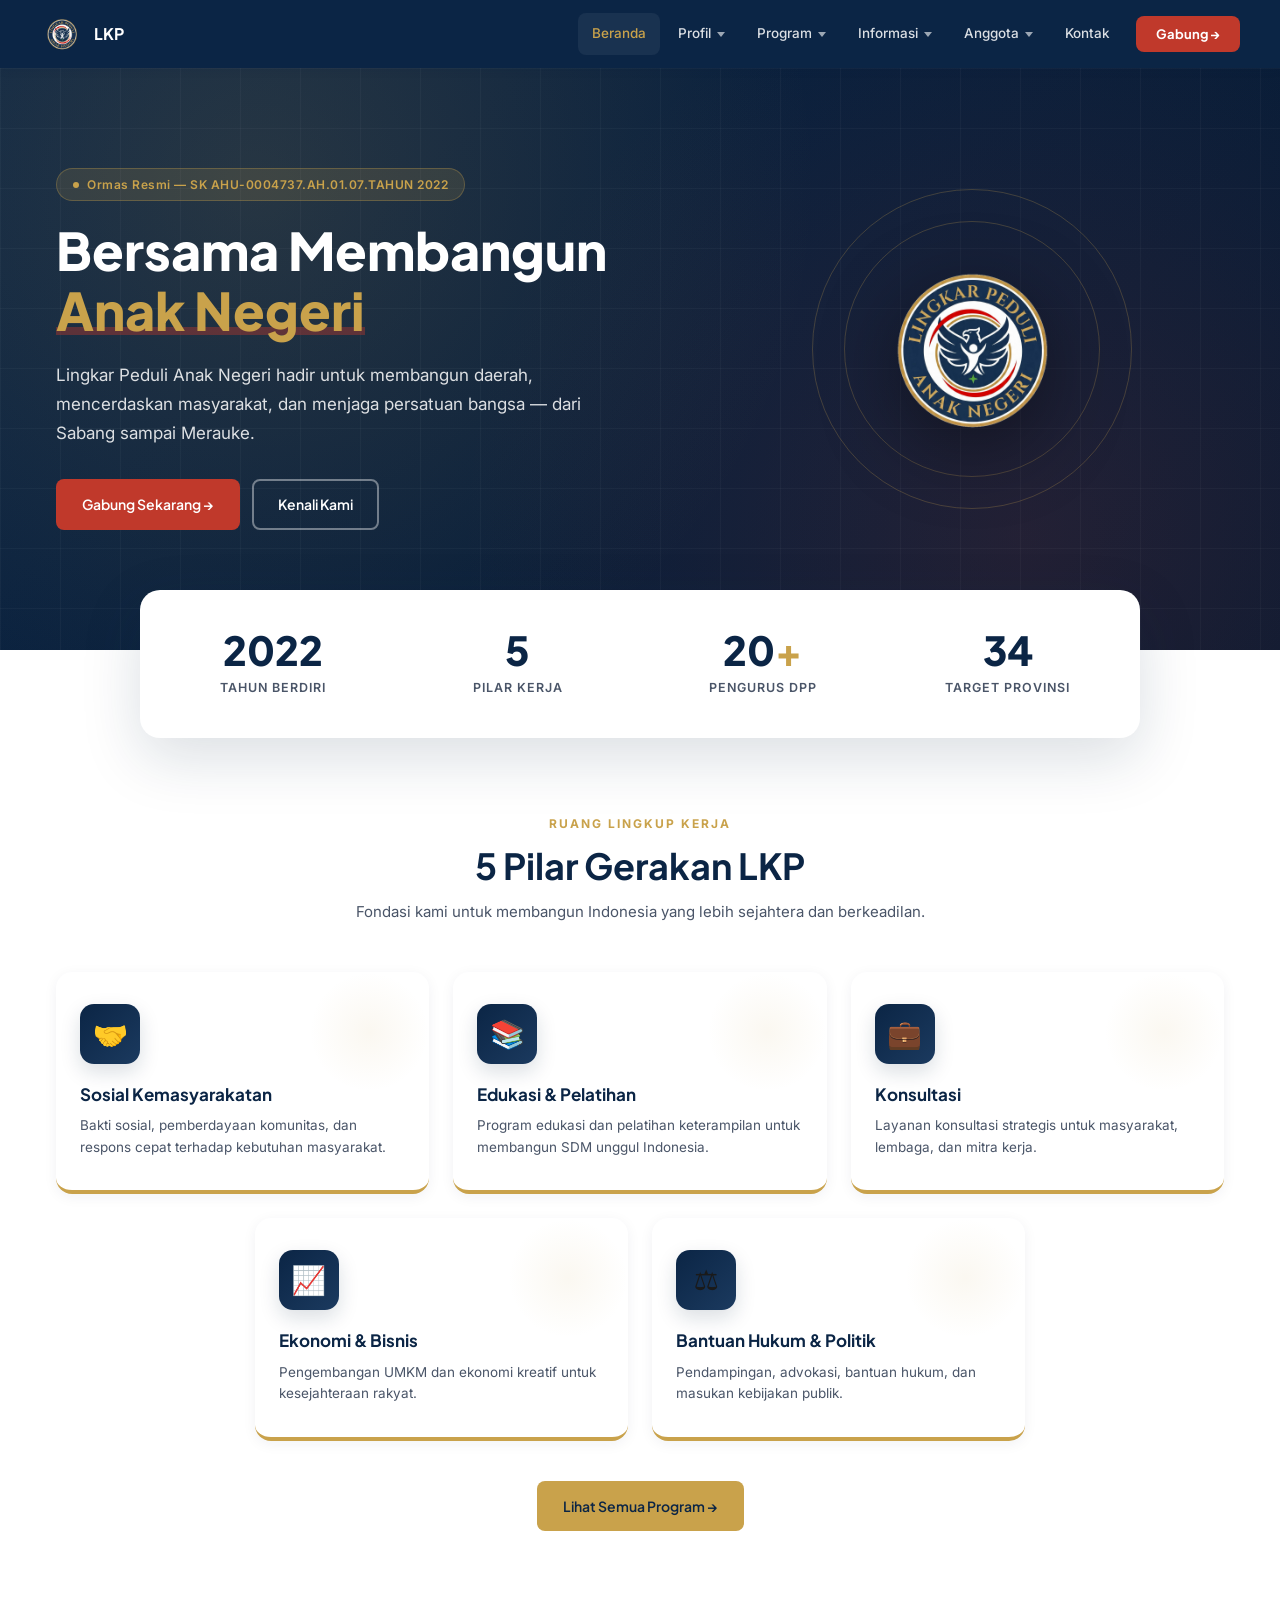
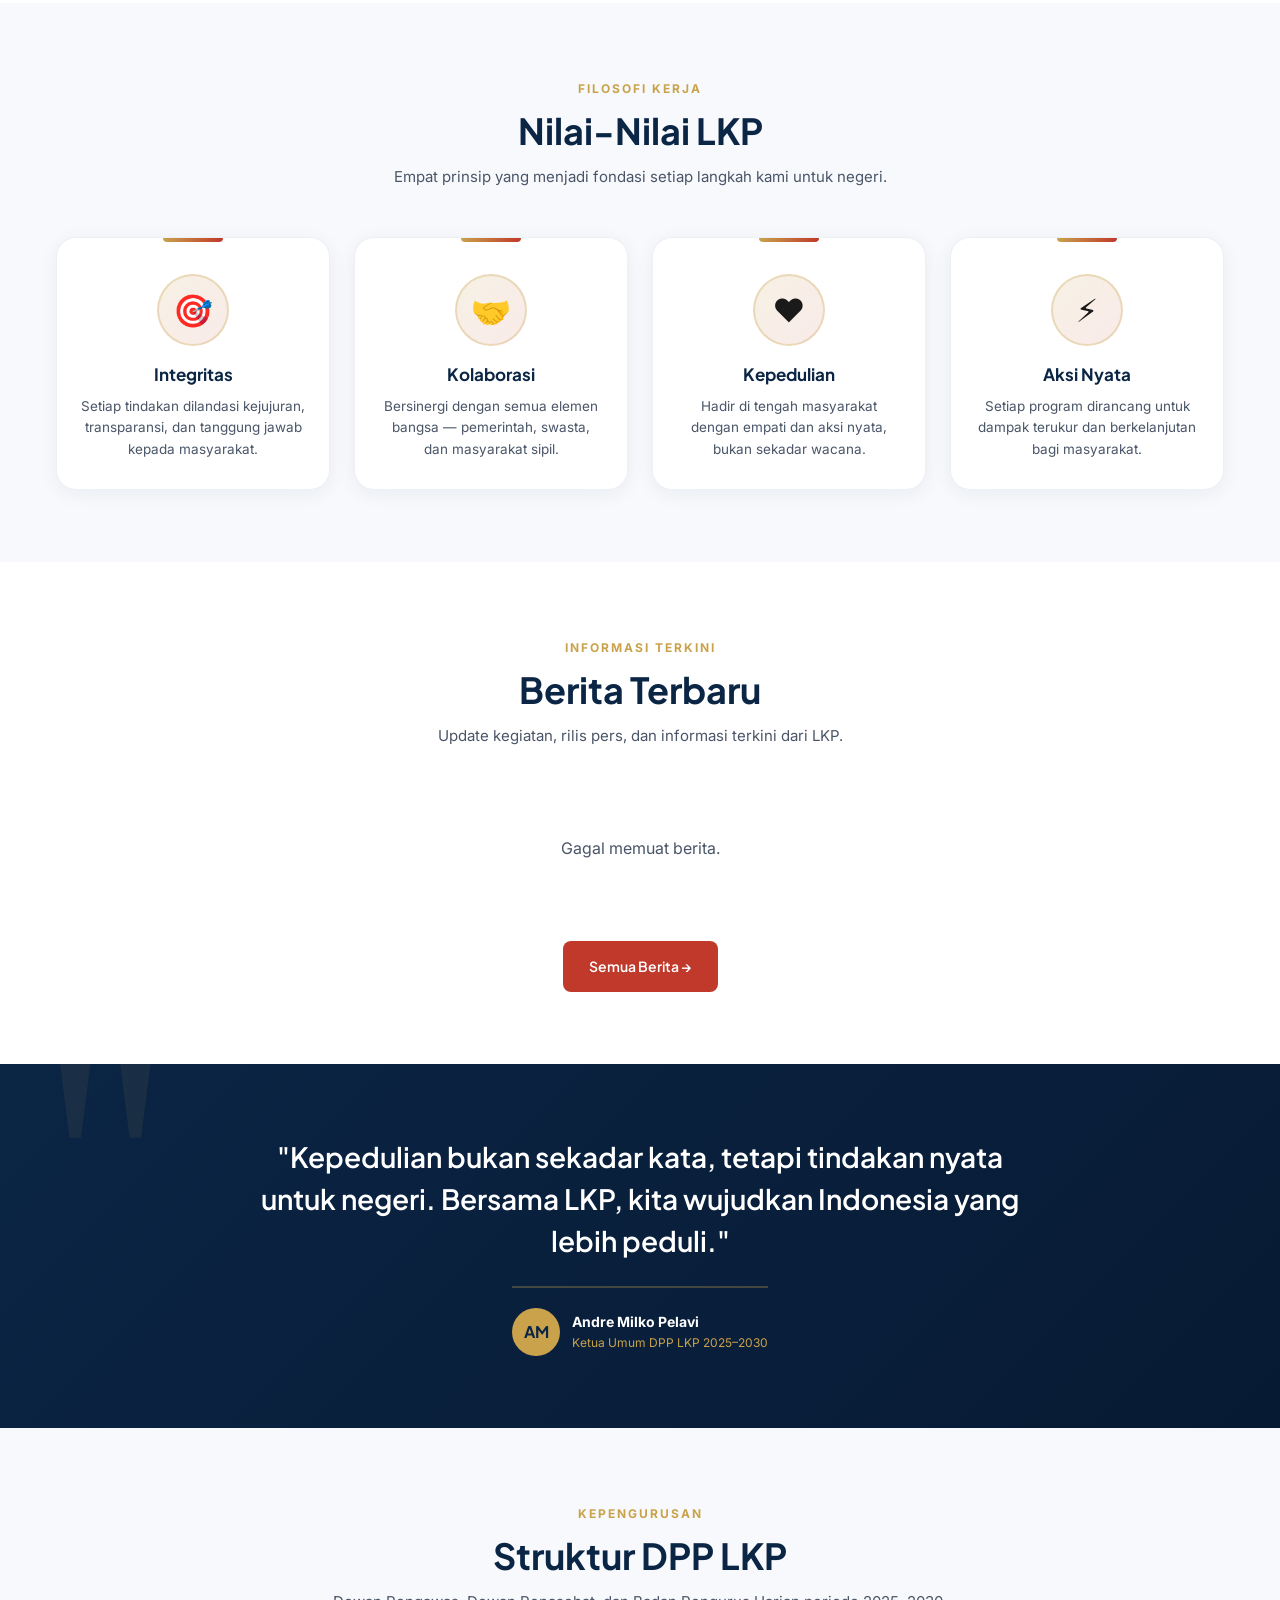
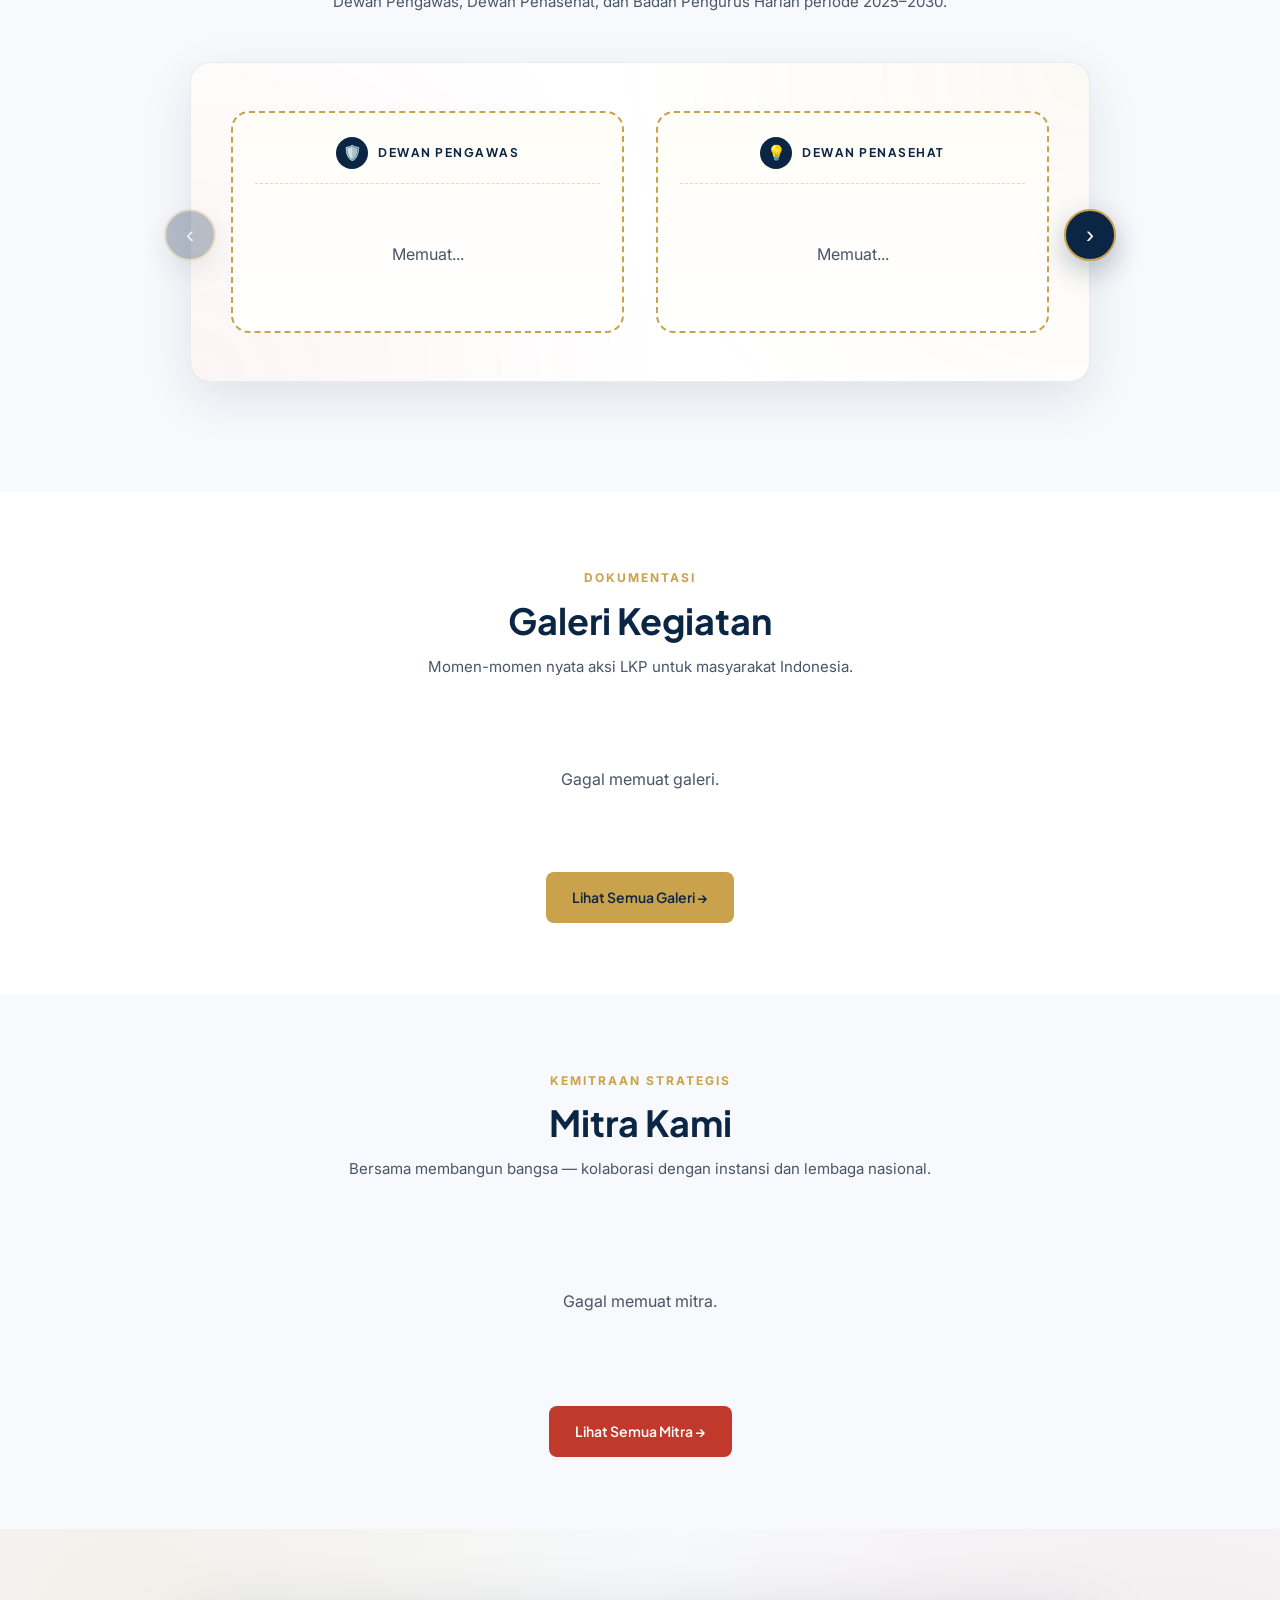
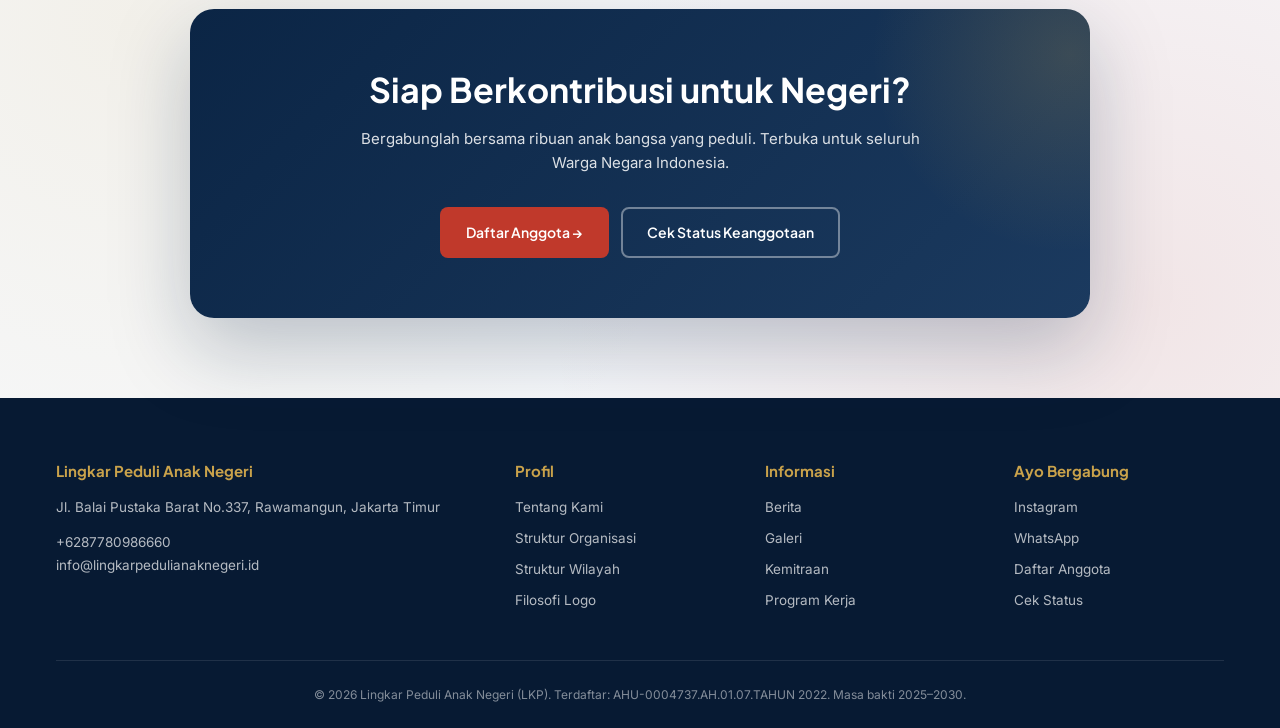
==== index.html @ f5525526 "Update index.html" ====
<!DOCTYPE html>
<html lang="id">
<head>
  <meta charset="UTF-8">
  <meta name="viewport" content="width=device-width, initial-scale=1">
  <title>Lingkar Peduli Anak Negeri — Penggerak Kepedulian Bangsa</title>
  <meta name="description" content="Lingkar Peduli Anak Negeri (LKP) — Ormas penggerak kepedulian terhadap NKRI. Program sosial, edukasi, ekonomi, dan bantuan hukum untuk masyarakat Indonesia.">
  <meta property="og:title" content="Lingkar Peduli Anak Negeri">
  <meta property="og:description" content="Penggerak terdepan kepedulian terhadap NKRI.">
  <meta property="og:image" content="assets/img/logo-lkp.png">
  <link rel="icon" type="image/png" href="assets/img/logo-lkp.png">
  <link rel="preconnect" href="https://fonts.googleapis.com">
  <link href="https://fonts.googleapis.com/css2?family=Inter:wght@400;500;600;700&family=Plus+Jakarta+Sans:wght@600;700;800&display=swap" rel="stylesheet">
  <link rel="stylesheet" href="assets/css/variables.css">
  <link rel="stylesheet" href="assets/css/base.css">
  <link rel="stylesheet" href="assets/css/components.css">
  <link rel="stylesheet" href="assets/css/pages.css">
  <style>
    /* ===== HERO ===== */
    .hero-new {
      background:
        radial-gradient(circle at 20% 20%, rgba(201,162,75,0.15) 0%, transparent 50%),
        radial-gradient(circle at 80% 80%, rgba(192,57,43,0.15) 0%, transparent 50%),
        linear-gradient(135deg, var(--color-navy) 0%, var(--color-navy-dark) 100%);
      color: #fff;
      padding: 100px 0 120px;
      position: relative;
      overflow: hidden;
    }
    .hero-new::before {
      content: '';
      position: absolute;
      inset: 0;
      background-image:
        linear-gradient(rgba(255,255,255,0.03) 1px, transparent 1px),
        linear-gradient(90deg, rgba(255,255,255,0.03) 1px, transparent 1px);
      background-size: 60px 60px;
      pointer-events: none;
    }
    .hero-new__grid {
      display: grid;
      grid-template-columns: 1.2fr 1fr;
      gap: 60px;
      align-items: center;
      position: relative;
      z-index: 1;
    }
    @media (max-width: 900px) {
      .hero-new__grid { grid-template-columns: 1fr; text-align: center; }
      .hero-new { padding: 60px 0 80px; }
    }
    .hero-new__badge {
      display: inline-flex;
      align-items: center;
      gap: 8px;
      background: rgba(201,162,75,0.15);
      border: 1px solid rgba(201,162,75,0.3);
      color: var(--color-accent);
      font-size: 12px;
      font-weight: 600;
      padding: 6px 16px;
      border-radius: 999px;
      margin-bottom: 20px;
      letter-spacing: 0.5px;
    }
    .hero-new__badge::before {
      content: '';
      width: 6px; height: 6px;
      background: var(--color-accent);
      border-radius: 50%;
      animation: pulse 2s infinite;
    }
    @keyframes pulse {
      0%, 100% { opacity: 1; }
      50% { opacity: 0.4; }
    }
    .hero-new h1 {
      color: #fff;
      font-size: clamp(32px, 5vw, 52px);
      line-height: 1.15;
      margin-bottom: 20px;
      font-weight: 800;
    }
    .hero-new h1 span {
      color: var(--color-accent);
      position: relative;
      display: inline-block;
    }
    .hero-new h1 span::after {
      content: '';
      position: absolute;
      bottom: 6px; left: 0; right: 0;
      height: 8px;
      background: rgba(192,57,43,0.4);
      z-index: -1;
    }
    .hero-new__lead {
      color: rgba(255,255,255,0.85);
      font-size: 17px;
      line-height: 1.7;
      margin-bottom: 32px;
      max-width: 560px;
    }
    @media (max-width: 900px) { .hero-new__lead { margin: 0 auto 32px; } }
    .hero-new__actions {
      display: flex;
      gap: 12px;
      flex-wrap: wrap;
    }
    @media (max-width: 900px) { .hero-new__actions { justify-content: center; } }

    .hero-new__visual {
      display: flex;
      justify-content: center;
      align-items: center;
      position: relative;
    }
    .hero-new__logo-wrap {
      position: relative;
      width: 100%;
      max-width: 320px;
      aspect-ratio: 1;
      display: flex;
      align-items: center;
      justify-content: center;
    }
    .hero-new__logo-wrap::before,
    .hero-new__logo-wrap::after {
      content: '';
      position: absolute;
      border-radius: 50%;
      border: 1px solid rgba(201,162,75,0.25);
      animation: ripple 4s ease-out infinite;
    }
    .hero-new__logo-wrap::before { inset: 10%; }
    .hero-new__logo-wrap::after { inset: 0; animation-delay: 1s; }
    @keyframes ripple {
      0% { transform: scale(0.9); opacity: 0.6; }
      100% { transform: scale(1.15); opacity: 0; }
    }
    .hero-new__logo-wrap img {
      max-width: 70%;
      position: relative;
      z-index: 1;
      filter: drop-shadow(0 20px 40px rgba(0,0,0,0.4));
    }

    /* ===== STATS BAND ===== */
    .stats-band {
      background: #fff;
      margin-top: -60px;
      position: relative;
      z-index: 2;
      border-radius: 20px;
      box-shadow: 0 20px 60px rgba(11,37,69,0.15);
      padding: 40px 20px;
      display: grid;
      grid-template-columns: repeat(4, 1fr);
      gap: 20px;
      max-width: 1000px;
      margin-left: auto;
      margin-right: auto;
    }
    @media (max-width: 700px) {
      .stats-band { grid-template-columns: 1fr 1fr; padding: 30px 16px; }
    }
    .stat-item { text-align: center; padding: 0 10px; }
    .stat-item__num {
      font-family: var(--font-heading);
      font-size: 40px;
      font-weight: 800;
      color: var(--color-navy);
      line-height: 1;
      margin-bottom: 8px;
    }
    .stat-item__num span { color: var(--color-accent); }
    .stat-item__label {
      font-size: 12.5px;
      color: var(--color-text-soft);
      text-transform: uppercase;
      letter-spacing: 1px;
      font-weight: 600;
    }

    /* ===== SECTION GENERAL ===== */
    .sec { padding: 72px 0; }
    .sec--alt { background: var(--color-bg-alt); }
    .sec-head {
      text-align: center;
      max-width: 640px;
      margin: 0 auto 48px;
    }
    .sec-head__eyebrow {
      display: inline-block;
      font-size: 12px;
      font-weight: 700;
      color: var(--color-accent);
      letter-spacing: 2px;
      text-transform: uppercase;
      margin-bottom: 10px;
    }
    .sec-head h2 {
      font-size: clamp(24px, 3vw, 36px);
      margin-bottom: 12px;
      color: var(--color-primary);
    }
    .sec-head p {
      color: var(--color-text-soft);
      font-size: 15px;
      line-height: 1.6;
      margin: 0;
    }

    /* ===== 5 PILAR ===== */
    .pilar-grid {
      display: grid;
      grid-template-columns: repeat(6, 1fr);
      gap: 24px;
    }
    .pilar-card { grid-column: span 2; }
    .pilar-card:nth-child(4) { grid-column: 2 / span 2; }
    .pilar-card:nth-child(5) { grid-column: 4 / span 2; }
    @media (max-width: 900px) {
      .pilar-grid { grid-template-columns: repeat(2, 1fr); }
      .pilar-card,
      .pilar-card:nth-child(4),
      .pilar-card:nth-child(5) { grid-column: auto; }
    }
    @media (max-width: 600px) {
      .pilar-grid { grid-template-columns: 1fr; }
    }
    .pilar-card {
      background: #fff;
      border-radius: 16px;
      padding: 32px 24px;
      text-align: left;
      box-shadow: 0 3px 14px rgba(11,37,69,0.06);
      border-bottom: 4px solid var(--color-accent);
      transition: all 280ms cubic-bezier(.4,0,.2,1);
      position: relative;
      overflow: hidden;
    }
    .pilar-card::before {
      content: '';
      position: absolute;
      top: 0; right: 0;
      width: 120px; height: 120px;
      background: radial-gradient(circle, rgba(201,162,75,0.08) 0%, transparent 70%);
      transition: transform 400ms ease;
    }
    .pilar-card:hover {
      transform: translateY(-8px);
      box-shadow: 0 20px 45px rgba(11,37,69,0.14);
      border-bottom-color: var(--color-cta);
    }
    .pilar-card:hover::before { transform: scale(1.5); }
    .pilar-card__icon {
      width: 60px; height: 60px;
      border-radius: 14px;
      background: linear-gradient(135deg, var(--color-navy) 0%, var(--color-navy-soft) 100%);
      display: flex;
      align-items: center;
      justify-content: center;
      font-size: 28px;
      margin-bottom: 20px;
      box-shadow: 0 8px 20px rgba(11,37,69,0.15);
    }
    .pilar-card h3 {
      font-size: 17px;
      margin-bottom: 10px;
      color: var(--color-primary);
    }
    .pilar-card p {
      color: var(--color-text-soft);
      font-size: 13.5px;
      line-height: 1.6;
      margin: 0;
    }

    /* ===== NILAI-NILAI ===== */
    .nilai-grid {
      display: grid;
      grid-template-columns: repeat(4, 1fr);
      gap: 24px;
    }
    @media (max-width: 900px) { .nilai-grid { grid-template-columns: repeat(2, 1fr); } }
    @media (max-width: 500px) { .nilai-grid { grid-template-columns: 1fr; } }
    .nilai-card {
      background: #fff;
      border-radius: 20px;
      padding: 36px 24px 28px;
      text-align: center;
      box-shadow: 0 4px 20px rgba(11,37,69,0.06);
      transition: all 300ms cubic-bezier(.4,0,.2,1);
      position: relative;
      overflow: hidden;
      border: 1px solid rgba(226,232,240,0.6);
    }
    .nilai-card::after {
      content: '';
      position: absolute;
      top: 0; left: 50%;
      transform: translateX(-50%);
      width: 60px; height: 4px;
      background: linear-gradient(90deg, var(--color-accent), var(--color-cta));
      border-radius: 0 0 4px 4px;
      transition: width 400ms ease;
    }
    .nilai-card:hover {
      transform: translateY(-8px);
      box-shadow: 0 24px 50px rgba(11,37,69,0.15);
    }
    .nilai-card:hover::after { width: 100%; }
    .nilai-card__icon {
      width: 72px; height: 72px;
      border-radius: 50%;
      background: linear-gradient(135deg, rgba(201,162,75,0.15) 0%, rgba(192,57,43,0.1) 100%);
      border: 2px solid rgba(201,162,75,0.3);
      display: flex;
      align-items: center;
      justify-content: center;
      font-size: 32px;
      margin: 0 auto 18px;
      transition: all 300ms ease;
    }
    .nilai-card:hover .nilai-card__icon {
      transform: scale(1.1) rotate(-6deg);
      border-color: var(--color-accent);
    }
    .nilai-card h3 {
      font-size: 17px;
      color: var(--color-primary);
      margin-bottom: 10px;
      font-weight: 700;
    }
    .nilai-card p {
      color: var(--color-text-soft);
      font-size: 13.5px;
      line-height: 1.6;
      margin: 0;
    }

    /* ===== BERITA PREVIEW ===== */
    .berita-preview {
      display: grid;
      grid-template-columns: repeat(3, 1fr);
      gap: 24px;
    }
    @media (max-width: 900px) { .berita-preview { grid-template-columns: 1fr; } }
    .berita-prev {
      background: #fff;
      border-radius: 16px;
      overflow: hidden;
      box-shadow: 0 3px 14px rgba(11,37,69,0.06);
      transition: all 280ms ease;
      text-decoration: none;
      color: inherit;
      display: flex;
      flex-direction: column;
    }
    .berita-prev:hover {
      transform: translateY(-6px);
      box-shadow: 0 20px 45px rgba(11,37,69,0.14);
    }
    .berita-prev__img {
      width: 100%;
      height: 200px;
      object-fit: cover;
      background: var(--color-bg-alt);
    }
    .berita-prev__body { padding: 22px; flex: 1; display: flex; flex-direction: column; }
    .berita-prev__meta {
      display: flex; gap: 10px; align-items: center;
      font-size: 11.5px; color: var(--color-text-soft);
      margin-bottom: 10px;
    }
    .berita-prev__kat {
      background: rgba(201,162,75,0.15);
      color: var(--color-primary);
      padding: 2px 10px;
      border-radius: 999px;
      font-weight: 700;
      font-size: 10px;
      letter-spacing: 0.5px;
      text-transform: uppercase;
    }
    .berita-prev__judul {
      font-size: 16px;
      font-weight: 700;
      color: var(--color-primary);
      margin: 0 0 10px;
      line-height: 1.35;
      font-family: var(--font-heading);
    }
    .berita-prev__ringkas {
      color: var(--color-text-soft);
      font-size: 13px;
      line-height: 1.6;
      flex: 1;
      margin: 0 0 14px;
    }
    .berita-prev__cta {
      color: var(--color-cta);
      font-weight: 600;
      font-size: 13px;
    }

    /* ===== GALERI PREVIEW ===== */
    .galeri-prev {
      display: grid;
      grid-template-columns: repeat(3, 1fr);
      gap: 16px;
    }
    @media (max-width: 700px) { .galeri-prev { grid-template-columns: 1fr 1fr; } }
    .galeri-prev__item {
      aspect-ratio: 4/3;
      border-radius: 14px;
      overflow: hidden;
      position: relative;
      box-shadow: 0 3px 14px rgba(11,37,69,0.08);
      transition: all 280ms ease;
      text-decoration: none;
      color: inherit;
    }
    .galeri-prev__item:hover {
      transform: translateY(-4px) scale(1.02);
      box-shadow: 0 16px 36px rgba(11,37,69,0.18);
    }
    .galeri-prev__item img {
      width: 100%; height: 100%;
      object-fit: cover;
      transition: transform 400ms ease;
    }
    .galeri-prev__item:hover img { transform: scale(1.1); }
    .galeri-prev__overlay {
      position: absolute;
      inset: 0;
      background: linear-gradient(180deg, transparent 50%, rgba(11,37,69,0.9) 100%);
      display: flex;
      flex-direction: column;
      justify-content: flex-end;
      padding: 16px;
      color: #fff;
    }
    .galeri-prev__title {
      font-size: 13px;
      font-weight: 700;
      font-family: var(--font-heading);
      margin: 0;
      line-height: 1.3;
      color: #fff;
    }
    .galeri-prev__date {
      font-size: 11px;
      color: rgba(255,255,255,0.75);
      margin: 4px 0 0;
    }

    /* ===== MITRA STRIP ===== */
    .mitra-strip {
      display: flex;
      flex-wrap: wrap;
      justify-content: center;
      gap: 16px;
      align-items: center;
      padding: 20px 0;
    }
    .mitra-strip__item {
      background: #fff;
      padding: 16px 20px;
      border-radius: 12px;
      box-shadow: 0 2px 10px rgba(11,37,69,0.06);
      transition: all 200ms ease;
      display: flex;
      align-items: center;
      justify-content: center;
      width: 140px;
      height: 80px;
    }
    .mitra-strip__item:hover {
      transform: translateY(-4px);
      box-shadow: 0 12px 28px rgba(11,37,69,0.12);
    }
    .mitra-strip__item img {
      max-width: 100%;
      max-height: 100%;
      object-fit: contain;
    }

    /* ===== QUOTE ===== */
    .quote-band {
      background: linear-gradient(135deg, var(--color-navy) 0%, var(--color-navy-dark) 100%);
      color: #fff;
      padding: 72px 0;
      position: relative;
      overflow: hidden;
    }
    .quote-band::before {
      content: '"';
      position: absolute;
      top: -60px; left: 40px;
      font-size: 320px;
      font-family: Georgia, serif;
      color: rgba(201,162,75,0.08);
      line-height: 1;
    }
    .quote-band__inner {
      max-width: 780px;
      margin: 0 auto;
      text-align: center;
      position: relative;
      z-index: 1;
    }
    .quote-band__text {
      font-family: var(--font-heading);
      font-size: clamp(20px, 3vw, 28px);
      line-height: 1.5;
      color: #fff;
      margin-bottom: 24px;
      font-weight: 600;
    }
    .quote-band__author {
      display: inline-flex;
      align-items: center;
      gap: 12px;
      padding-top: 20px;
      border-top: 2px solid rgba(201,162,75,0.3);
    }
    .quote-band__avatar {
      width: 48px; height: 48px;
      border-radius: 50%;
      background: var(--color-accent);
      color: var(--color-navy);
      display: flex;
      align-items: center;
      justify-content: center;
      font-family: var(--font-heading);
      font-weight: 700;
      font-size: 16px;
    }
    .quote-band__name {
      font-weight: 700;
      font-size: 14px;
      color: #fff;
      text-align: left;
    }
    .quote-band__role {
      font-size: 12px;
      color: var(--color-accent);
      text-align: left;
    }

    /* ===== ORG SLIDER (REVISED) ===== */
    .os-wrap {
      position: relative;
      max-width: 900px;
      margin: 0 auto;
    }
    .os-viewport {
      overflow: hidden;
      border-radius: 20px;
      background:
        radial-gradient(circle at 100% 0%, rgba(201,162,75,0.06) 0%, transparent 50%),
        radial-gradient(circle at 0% 100%, rgba(192,57,43,0.05) 0%, transparent 50%),
        #fff;
      box-shadow: 0 16px 50px rgba(11,37,69,0.10);
      border: 1px solid rgba(226,232,240,0.8);
      transition: height 500ms cubic-bezier(.4,0,.2,1);
      position: relative;
    }
    .os-track {
      display: flex;
      align-items: flex-start;
      transition: transform 500ms cubic-bezier(.4,0,.2,1);
    }
    .os-slide {
      flex: 0 0 100%;
      width: 100%;
      padding: 48px 40px;
      box-sizing: border-box;
    }
    @media (max-width: 600px) {
      .os-slide { padding: 32px 20px; }
    }

    /* Nav buttons */
    .os-nav {
      position: absolute;
      top: 50%;
      transform: translateY(-50%);
      width: 52px; height: 52px;
      border-radius: 50%;
      background: var(--color-navy);
      color: #fff;
      border: 2px solid var(--color-accent);
      font-size: 24px;
      cursor: pointer;
      display: flex;
      align-items: center;
      justify-content: center;
      transition: all 220ms ease;
      z-index: 5;
      box-shadow: 0 10px 28px rgba(11,37,69,0.28);
      line-height: 1;
      padding: 0;
    }
    .os-nav:hover:not(:disabled) {
      background: var(--color-accent);
      color: var(--color-navy);
      transform: translateY(-50%) scale(1.1);
    }
    .os-nav:disabled {
      opacity: 0.28;
      cursor: not-allowed;
    }
    .os-nav--prev { left: -26px; }
    .os-nav--next { right: -26px; }
    @media (max-width: 1000px) {
      .os-nav--prev { left: 8px; }
      .os-nav--next { right: 8px; }
    }

    /* Progress dots */
    .os-dots {
      display: flex;
      justify-content: center;
      align-items: center;
      gap: 10px;
      margin-top: 26px;
    }
    .os-dot {
      width: 10px; height: 10px;
      border-radius: 50%;
      border: none;
      background: rgba(11,37,69,0.18);
      cursor: pointer;
      transition: all 260ms cubic-bezier(.4,0,.2,1);
      padding: 0;
    }
    .os-dot.is-active {
      background: var(--color-accent);
      width: 36px;
      border-radius: 999px;
      box-shadow: 0 0 0 4px rgba(201,162,75,0.15);
    }
    .os-hint {
      text-align: center;
      margin-top: 12px;
      font-size: 12px;
      color: var(--color-text-soft);
      letter-spacing: 0.8px;
      text-transform: uppercase;
      font-weight: 700;
    }

    /* SLIDE 1: DEWAN */
    .os-dewan {
      display: grid;
      grid-template-columns: 1fr 1fr;
      gap: 32px;
    }
    @media (max-width: 700px) { .os-dewan { grid-template-columns: 1fr; } }
    .os-panel {
      background: linear-gradient(180deg, #FFFDF7 0%, #fff 100%);
      border: 2px dashed var(--color-accent);
      border-radius: 18px;
      padding: 24px 22px;
      position: relative;
    }
    .os-panel__header {
      display: flex;
      align-items: center;
      gap: 10px;
      justify-content: center;
      padding-bottom: 14px;
      margin-bottom: 18px;
      border-bottom: 1px dashed rgba(201,162,75,0.4);
    }
    .os-panel__icon {
      width: 32px; height: 32px;
      border-radius: 50%;
      background: var(--color-navy);
      color: var(--color-accent);
      display: flex;
      align-items: center;
      justify-content: center;
      font-size: 15px;
    }
    .os-panel__label {
      font-family: var(--font-heading);
      font-size: 12px;
      font-weight: 700;
      letter-spacing: 1.5px;
      text-transform: uppercase;
      color: var(--color-primary);
    }
    .os-panel__list { display: flex; flex-direction: column; gap: 10px; }
    .os-pcard {
      background: #fff;
      border: 1.5px solid rgba(201,162,75,0.25);
      border-radius: 12px;
      padding: 14px 16px;
      text-align: center;
      transition: all 220ms ease;
      position: relative;
    }
    .os-pcard:hover {
      border-color: var(--color-accent);
      transform: translateY(-2px);
      box-shadow: 0 8px 20px rgba(11,37,69,0.08);
    }
    .os-pcard__name {
      font-family: var(--font-heading);
      font-size: 13.5px;
      font-weight: 700;
      color: var(--color-primary);
      margin: 0 0 3px;
      line-height: 1.35;
    }
    .os-pcard__role {
      font-size: 11px;
      color: var(--color-accent);
      font-weight: 600;
      margin: 0;
      letter-spacing: 0.3px;
    }

    /* SLIDE 2: BPH */
    .os-bph {
      display: flex;
      flex-direction: column;
      align-items: center;
      gap: 0;
    }
    .os-hero {
      background: linear-gradient(135deg, var(--color-navy) 0%, var(--color-navy-soft) 100%);
      border: 3px solid var(--color-accent);
      border-radius: 18px;
      padding: 26px 40px;
      text-align: center;
      min-width: 300px;
      box-shadow: 0 16px 40px rgba(11,37,69,0.28), 0 0 0 6px rgba(201,162,75,0.08);
      position: relative;
    }
    .os-hero__badge {
      display: inline-block;
      background: var(--color-accent);
      color: var(--color-navy);
      font-family: var(--font-heading);
      font-weight: 800;
      font-size: 10px;
      letter-spacing: 1.8px;
      padding: 4px 16px;
      border-radius: 999px;
      margin-bottom: 14px;
      text-transform: uppercase;
    }
    .os-hero__avatar {
      width: 76px; height: 76px;
      border-radius: 50%;
      background: var(--color-accent);
      color: var(--color-navy);
      display: flex;
      align-items: center;
      justify-content: center;
      font-family: var(--font-heading);
      font-weight: 700;
      font-size: 24px;
      margin: 0 auto 12px;
      box-shadow: 0 0 0 5px rgba(201,162,75,0.25);
    }
    .os-hero__name {
      font-family: var(--font-heading);
      font-size: 19px;
      font-weight: 700;
      color: #fff;
      margin: 0 0 4px;
    }
    .os-hero__role {
      font-size: 11px;
      color: var(--color-accent);
      font-weight: 600;
      letter-spacing: 1.5px;
      text-transform: uppercase;
      margin: 0;
    }

    .os-mini {
      background: #fff;
      border: 2px solid var(--color-navy-soft);
      border-radius: 14px;
      padding: 16px 28px;
      text-align: center;
      min-width: 240px;
      transition: all 220ms ease;
      box-shadow: 0 4px 14px rgba(11,37,69,0.06);
    }
    .os-mini:hover {
      transform: translateY(-3px);
      box-shadow: 0 12px 28px rgba(11,37,69,0.14);
      border-color: var(--color-accent);
    }
    .os-mini__avatar {
      width: 54px; height: 54px;
      border-radius: 50%;
      background: var(--color-navy-soft);
      color: var(--color-accent);
      display: flex;
      align-items: center;
      justify-content: center;
      font-family: var(--font-heading);
      font-weight: 700;
      font-size: 15px;
      margin: 0 auto 10px;
    }
    .os-mini__name {
      font-family: var(--font-heading);
      font-size: 14px;
      font-weight: 700;
      color: var(--color-primary);
      margin: 0 0 4px;
    }
    .os-mini__role {
      font-size: 11px;
      color: var(--color-accent);
      font-weight: 600;
      margin: 0;
    }

    /* Connector lines */
    .os-connector {
      width: 2px;
      height: 20px;
      background: linear-gradient(180deg, var(--color-accent), rgba(201,162,75,0.3));
      position: relative;
    }
    .os-connector::after {
      content: '';
      position: absolute;
      bottom: -4px;
      left: 50%;
      transform: translateX(-50%);
      border-left: 5px solid transparent;
      border-right: 5px solid transparent;
      border-top: 6px solid var(--color-accent);
    }

    /* Fork */
    .os-fork {
      display: grid;
      grid-template-columns: 1fr 1fr;
      gap: 32px;
      width: 100%;
      max-width: 680px;
      margin-top: 20px;
      position: relative;
      padding-top: 20px;
    }
    .os-fork::before {
      content: '';
      position: absolute;
      top: 0;
      left: 25%;
      right: 25%;
      height: 2px;
      background: linear-gradient(90deg, rgba(201,162,75,0.3), var(--color-accent), rgba(201,162,75,0.3));
    }
    .os-fork::after {
      content: '';
      position: absolute;
      top: -20px;
      left: 50%;
      transform: translateX(-50%);
      width: 2px;
      height: 20px;
      background: var(--color-accent);
    }
    @media (max-width: 600px) {
      .os-fork { grid-template-columns: 1fr; gap: 20px; }
      .os-fork::before, .os-fork::after { display: none; }
    }
    .os-fork__col {
      display: flex;
      flex-direction: column;
      align-items: center;
      gap: 8px;
      position: relative;
      padding-top: 12px;
    }
    .os-fork__col::before {
      content: '';
      position: absolute;
      top: 0;
      left: 50%;
      transform: translateX(-50%);
      width: 2px;
      height: 12px;
      background: var(--color-accent);
    }
    @media (max-width: 600px) { .os-fork__col::before { display: none; } }
    .os-fork__label {
      display: inline-block;
      font-family: var(--font-heading);
      font-size: 11px;
      font-weight: 700;
      letter-spacing: 1.5px;
      text-transform: uppercase;
      color: var(--color-primary);
      background: rgba(201,162,75,0.18);
      padding: 6px 18px;
      border-radius: 999px;
      margin-bottom: 6px;
    }

    /* ===== CTA FINAL ===== */
    .cta-final {
      padding: 80px 0;
      background:
        radial-gradient(circle at 10% 20%, rgba(201,162,75,0.1) 0%, transparent 50%),
        radial-gradient(circle at 90% 80%, rgba(192,57,43,0.1) 0%, transparent 50%),
        var(--color-bg-alt);
    }
    .cta-final__box {
      background: linear-gradient(135deg, var(--color-navy) 0%, var(--color-navy-soft) 100%);
      color: #fff;
      border-radius: 24px;
      padding: 60px 40px;
      text-align: center;
      position: relative;
      overflow: hidden;
      max-width: 900px;
      margin: 0 auto;
      box-shadow: 0 30px 80px rgba(11,37,69,0.25);
    }
    .cta-final__box::before {
      content: '';
      position: absolute;
      top: -50%; right: -20%;
      width: 400px; height: 400px;
      background: radial-gradient(circle, rgba(201,162,75,0.2) 0%, transparent 70%);
      border-radius: 50%;
    }
    .cta-final__box h2 {
      color: #fff;
      font-size: clamp(24px, 3vw, 34px);
      margin-bottom: 16px;
      position: relative;
      z-index: 1;
    }
    .cta-final__box p {
      color: rgba(255,255,255,0.85);
      font-size: 15px;
      max-width: 560px;
      margin: 0 auto 32px;
      position: relative;
      z-index: 1;
    }
    .cta-final__actions {
      display: flex;
      gap: 12px;
      justify-content: center;
      flex-wrap: wrap;
      position: relative;
      z-index: 1;
    }

    .loading-mini {
      text-align: center;
      padding: 40px;
      color: var(--color-text-soft);
      grid-column: 1/-1;
    }
  </style>
</head>
<body>

  <!-- HERO -->
  <section class="hero-new">
    <div class="container">
      <div class="hero-new__grid">
        <div>
          <span class="hero-new__badge">Ormas Resmi — SK AHU-0004737.AH.01.07.TAHUN 2022</span>
          <h1>Bersama Membangun <span>Anak Negeri</span></h1>
          <p class="hero-new__lead">
            Lingkar Peduli Anak Negeri hadir untuk membangun daerah, mencerdaskan
            masyarakat, dan menjaga persatuan bangsa — dari Sabang sampai Merauke.
          </p>
          <div class="hero-new__actions">
            <a href="gabung.html" class="btn btn--primary">Gabung Sekarang →</a>
            <a href="tentang-kami.html" class="btn btn--outline">Kenali Kami</a>
          </div>
        </div>
        <div class="hero-new__visual">
          <div class="hero-new__logo-wrap">
            <img src="assets/img/logo-lkp.png" alt="Logo LKP" onerror="this.style.display='none'">
          </div>
        </div>
      </div>
    </div>
  </section>

  <!-- STATS BAND -->
  <div class="container" style="padding:0 24px;">
    <div class="stats-band">
      <div class="stat-item">
        <div class="stat-item__num">2022</div>
        <div class="stat-item__label">Tahun Berdiri</div>
      </div>
      <div class="stat-item">
        <div class="stat-item__num">5</div>
        <div class="stat-item__label">Pilar Kerja</div>
      </div>
      <div class="stat-item">
        <div class="stat-item__num">20<span>+</span></div>
        <div class="stat-item__label">Pengurus DPP</div>
      </div>
      <div class="stat-item">
        <div class="stat-item__num">34</div>
        <div class="stat-item__label">Target Provinsi</div>
      </div>
    </div>
  </div>

  <!-- 5 PILAR -->
  <section class="sec">
    <div class="container">
      <div class="sec-head">
        <span class="sec-head__eyebrow">Ruang Lingkup Kerja</span>
        <h2>5 Pilar Gerakan LKP</h2>
        <p>Fondasi kami untuk membangun Indonesia yang lebih sejahtera dan berkeadilan.</p>
      </div>
      <div class="pilar-grid">
        <div class="pilar-card">
          <div class="pilar-card__icon">🤝</div>
          <h3>Sosial Kemasyarakatan</h3>
          <p>Bakti sosial, pemberdayaan komunitas, dan respons cepat terhadap kebutuhan masyarakat.</p>
        </div>
        <div class="pilar-card">
          <div class="pilar-card__icon">📚</div>
          <h3>Edukasi &amp; Pelatihan</h3>
          <p>Program edukasi dan pelatihan keterampilan untuk membangun SDM unggul Indonesia.</p>
        </div>
        <div class="pilar-card">
          <div class="pilar-card__icon">💼</div>
          <h3>Konsultasi</h3>
          <p>Layanan konsultasi strategis untuk masyarakat, lembaga, dan mitra kerja.</p>
        </div>
        <div class="pilar-card">
          <div class="pilar-card__icon">📈</div>
          <h3>Ekonomi &amp; Bisnis</h3>
          <p>Pengembangan UMKM dan ekonomi kreatif untuk kesejahteraan rakyat.</p>
        </div>
        <div class="pilar-card">
          <div class="pilar-card__icon">⚖️</div>
          <h3>Bantuan Hukum &amp; Politik</h3>
          <p>Pendampingan, advokasi, bantuan hukum, dan masukan kebijakan publik.</p>
        </div>
      </div>
      <div style="text-align:center;margin-top:40px;">
        <a href="program-kerja.html" class="btn btn--gold">Lihat Semua Program →</a>
      </div>
    </div>
  </section>

  <!-- NILAI-NILAI LKP -->
  <section class="sec sec--alt">
    <div class="container">
      <div class="sec-head">
        <span class="sec-head__eyebrow">Filosofi Kerja</span>
        <h2>Nilai-Nilai LKP</h2>
        <p>Empat prinsip yang menjadi fondasi setiap langkah kami untuk negeri.</p>
      </div>
      <div class="nilai-grid">
        <div class="nilai-card">
          <div class="nilai-card__icon">🎯</div>
          <h3>Integritas</h3>
          <p>Setiap tindakan dilandasi kejujuran, transparansi, dan tanggung jawab kepada masyarakat.</p>
        </div>
        <div class="nilai-card">
          <div class="nilai-card__icon">🤝</div>
          <h3>Kolaborasi</h3>
          <p>Bersinergi dengan semua elemen bangsa — pemerintah, swasta, dan masyarakat sipil.</p>
        </div>
        <div class="nilai-card">
          <div class="nilai-card__icon">❤️</div>
          <h3>Kepedulian</h3>
          <p>Hadir di tengah masyarakat dengan empati dan aksi nyata, bukan sekadar wacana.</p>
        </div>
        <div class="nilai-card">
          <div class="nilai-card__icon">⚡</div>
          <h3>Aksi Nyata</h3>
          <p>Setiap program dirancang untuk dampak terukur dan berkelanjutan bagi masyarakat.</p>
        </div>
      </div>
    </div>
  </section>

  <!-- BERITA PREVIEW -->
  <section class="sec">
    <div class="container">
      <div class="sec-head">
        <span class="sec-head__eyebrow">Informasi Terkini</span>
        <h2>Berita Terbaru</h2>
        <p>Update kegiatan, rilis pers, dan informasi terkini dari LKP.</p>
      </div>
      <div class="berita-preview" id="beritaPreview">
        <div class="loading-mini">Memuat berita...</div>
      </div>
      <div style="text-align:center;margin-top:40px;">
        <a href="berita.html" class="btn btn--primary">Semua Berita →</a>
      </div>
    </div>
  </section>

  <!-- QUOTE BAND -->
  <section class="quote-band">
    <div class="container">
      <div class="quote-band__inner">
        <p class="quote-band__text">
          "Kepedulian bukan sekadar kata, tetapi tindakan nyata untuk negeri.
          Bersama LKP, kita wujudkan Indonesia yang lebih peduli."
        </p>
        <div class="quote-band__author">
          <div class="quote-band__avatar">AM</div>
          <div>
            <div class="quote-band__name">Andre Milko Pelavi</div>
            <div class="quote-band__role">Ketua Umum DPP LKP 2025–2030</div>
          </div>
        </div>
      </div>
    </div>
  </section>

  <!-- STRUKTUR ORGANISASI SLIDER -->
  <section class="sec sec--alt">
    <div class="container">
      <div class="sec-head">
        <span class="sec-head__eyebrow">Kepengurusan</span>
        <h2>Struktur DPP LKP</h2>
        <p>Dewan Pengawas, Dewan Penasehat, dan Badan Pengurus Harian periode 2025–2030.</p>
      </div>

      <div class="os-wrap">
        <button class="os-nav os-nav--prev" id="osPrev" aria-label="Sebelumnya" disabled>‹</button>
        <button class="os-nav os-nav--next" id="osNext" aria-label="Berikutnya">›</button>

        <div class="os-viewport" id="osViewport">
          <div class="os-track" id="osTrack">

            <!-- SLIDE 1: DEWAN -->
            <div class="os-slide">
              <div class="os-dewan">
                <div class="os-panel">
                  <div class="os-panel__header">
                    <span class="os-panel__icon">🛡️</span>
                    <span class="os-panel__label">Dewan Pengawas</span>
                  </div>
                  <div class="os-panel__list" id="osPengawas">
                    <div class="loading-mini">Memuat...</div>
                  </div>
                </div>
                <div class="os-panel">
                  <div class="os-panel__header">
                    <span class="os-panel__icon">💡</span>
                    <span class="os-panel__label">Dewan Penasehat</span>
                  </div>
                  <div class="os-panel__list" id="osPenasehat">
                    <div class="loading-mini">Memuat...</div>
                  </div>
                </div>
              </div>
            </div>

            <!-- SLIDE 2: BPH -->
            <div class="os-slide">
              <div class="os-bph">
                <div id="osKetuaUmum"></div>
                <div class="os-connector"></div>
                <div id="osKetuaHarian"></div>
                <div class="os-fork">
                  <div class="os-fork__col">
                    <span class="os-fork__label">Sekretariat</span>
                    <div id="osSekjen"></div>
                    <div id="osWakilSekjen"></div>
                  </div>
                  <div class="os-fork__col">
                    <span class="os-fork__label">Bendahara</span>
                    <div id="osBendahara"></div>
                    <div id="osWakilBendahara"></div>
                  </div>
                </div>
              </div>
            </div>

          </div>
        </div>

        <div class="os-dots" id="osDots"></div>
        <div class="os-hint" id="osHint"></div>
      </div>
    </div>
  </section>

  <!-- GALERI PREVIEW -->
  <section class="sec">
    <div class="container">
      <div class="sec-head">
        <span class="sec-head__eyebrow">Dokumentasi</span>
        <h2>Galeri Kegiatan</h2>
        <p>Momen-momen nyata aksi LKP untuk masyarakat Indonesia.</p>
      </div>
      <div class="galeri-prev" id="galeriPreview">
        <div class="loading-mini">Memuat galeri...</div>
      </div>
      <div style="text-align:center;margin-top:40px;">
        <a href="galeri.html" class="btn btn--gold">Lihat Semua Galeri →</a>
      </div>
    </div>
  </section>

  <!-- MITRA STRIP -->
  <section class="sec sec--alt">
    <div class="container">
      <div class="sec-head">
        <span class="sec-head__eyebrow">Kemitraan Strategis</span>
        <h2>Mitra Kami</h2>
        <p>Bersama membangun bangsa — kolaborasi dengan instansi dan lembaga nasional.</p>
      </div>
      <div class="mitra-strip" id="mitraStrip">
        <div class="loading-mini">Memuat mitra...</div>
      </div>
      <div style="text-align:center;margin-top:32px;">
        <a href="kemitraan.html" class="btn btn--primary">Lihat Semua Mitra →</a>
      </div>
    </div>
  </section>

  <!-- CTA FINAL -->
  <section class="cta-final">
    <div class="container">
      <div class="cta-final__box">
        <h2>Siap Berkontribusi untuk Negeri?</h2>
        <p>Bergabunglah bersama ribuan anak bangsa yang peduli. Terbuka untuk seluruh Warga Negara Indonesia.</p>
        <div class="cta-final__actions">
          <a href="gabung.html" class="btn btn--primary">Daftar Anggota →</a>
          <a href="cek-status.html" class="btn btn--outline">Cek Status Keanggotaan</a>
        </div>
      </div>
    </div>
  </section>

  <script type="module">
    import './assets/js/components.js';
    import { fetchBerita, fetchGaleri, fetchMitra, fetchPengurus, formatTanggal, escapeHtml } from './assets/js/api.js';

    // ===== BERITA PREVIEW =====
    (async () => {
      const el = document.getElementById('beritaPreview');
      try {
        const list = await fetchBerita();
        const top3 = list.slice(0, 3);
        if (!top3.length) { el.innerHTML = '<div class="loading-mini">Belum ada berita.</div>'; return; }
        el.innerHTML = top3.map(b => `
          <a href="berita-detail.html?slug=${encodeURIComponent(b.slug)}" class="berita-prev">
            <img class="berita-prev__img" src="${escapeHtml(b.thumbnail)}" alt="${escapeHtml(b.judul)}" loading="lazy"
                 onerror="this.src='https://placehold.co/800x500/0B2545/C9A24B?text=Berita'">
            <div class="berita-prev__body">
              <div class="berita-prev__meta">
                <span class="berita-prev__kat">${escapeHtml(b.kategori || 'Umum')}</span>
                <span>${formatTanggal(b.tanggal)}</span>
              </div>
              <h3 class="berita-prev__judul">${escapeHtml(b.judul)}</h3>
              <p class="berita-prev__ringkas">${escapeHtml((b.ringkasan || '').substring(0, 110))}${(b.ringkasan || '').length > 110 ? '...' : ''}</p>
              <span class="berita-prev__cta">Baca selengkapnya →</span>
            </div>
          </a>
        `).join('');
      } catch (err) {
        el.innerHTML = '<div class="loading-mini">Gagal memuat berita.</div>';
      }
    })();

    // ===== GALERI PREVIEW =====
    (async () => {
      const el = document.getElementById('galeriPreview');
      try {
        const list = await fetchGaleri();
        const top6 = list.slice(0, 6);
        if (!top6.length) { el.innerHTML = '<div class="loading-mini">Belum ada foto.</div>'; return; }
        el.innerHTML = top6.map(g => `
          <a href="galeri.html" class="galeri-prev__item">
            <img src="${escapeHtml(g.foto_url)}" alt="${escapeHtml(g.judul)}" loading="lazy"
                 onerror="this.src='https://placehold.co/800x600/0B2545/C9A24B?text=Galeri'">
            <div class="galeri-prev__overlay">
              <h4 class="galeri-prev__title">${escapeHtml(g.judul)}</h4>
              <p class="galeri-prev__date">${formatTanggal(g.tanggal)}</p>
            </div>
          </a>
        `).join('');
      } catch (err) {
        el.innerHTML = '<div class="loading-mini">Gagal memuat galeri.</div>';
      }
    })();

    // ===== MITRA STRIP =====
    (async () => {
      const el = document.getElementById('mitraStrip');
      try {
        const list = await fetchMitra();
        const aktif = list.filter(m => String(m.aktif).toUpperCase() === 'YA');
        if (!aktif.length) { el.innerHTML = '<div class="loading-mini">Belum ada mitra.</div>'; return; }
        el.innerHTML = aktif.map(m => `
          <a href="${escapeHtml(m.website || '#')}" target="_blank" rel="noopener" class="mitra-strip__item" title="${escapeHtml(m.nama)}">
            <img src="${escapeHtml(m.logo_url)}" alt="${escapeHtml(m.nama)}" loading="lazy"
                 onerror="this.src='https://placehold.co/300x300/0B2545/C9A24B?text=Mitra'">
          </a>
        `).join('');
      } catch (err) {
        el.innerHTML = '<div class="loading-mini">Gagal memuat mitra.</div>';
      }
    })();

    // ===== ORG SLIDER =====
    let osCurrent = 0;
    const osTotal = 2;
    let osInitialized = false;

    function getInitialsOrg(nama) {
      return nama.split(' ').filter(w => w.length > 1)
        .slice(0, 2).map(w => w[0].toUpperCase()).join('');
    }
    function renderPcard(p) {
      return `
        <div class="os-pcard">
          <p class="os-pcard__name">${escapeHtml(p.nama)}</p>
          <p class="os-pcard__role">${escapeHtml(p.jabatan)}</p>
        </div>
      `;
    }
    function renderMiniCard(p) {
      if (!p) return '';
      return `
        <div class="os-mini">
          <div class="os-mini__avatar">${getInitialsOrg(p.nama)}</div>
          <p class="os-mini__name">${escapeHtml(p.nama)}</p>
          <p class="os-mini__role">${escapeHtml(p.jabatan)}</p>
        </div>
      `;
    }
    function renderHeroCard(p) {
      if (!p) return '';
      return `
        <div class="os-hero">
          <span class="os-hero__badge">Ketua Umum</span>
          <div class="os-hero__avatar">${getInitialsOrg(p.nama)}</div>
          <p class="os-hero__name">${escapeHtml(p.nama)}</p>
          <p class="os-hero__role">Ketua Umum</p>
        </div>
      `;
    }

    function resizeViewport() {
      const viewport = document.getElementById('osViewport');
      const slides = document.querySelectorAll('.os-slide');
      if (viewport && slides[osCurrent]) {
        // Reset height to auto temporarily to measure correctly
        viewport.style.height = 'auto';
        const h = slides[osCurrent].offsetHeight;
        viewport.style.height = h + 'px';
      }
    }

    function goToSlide(idx) {
      osCurrent = Math.max(0, Math.min(osTotal - 1, idx));
      const track = document.getElementById('osTrack');
      if (!track) return;

      track.style.transform = `translateX(-${osCurrent * 100}%)`;

      document.querySelectorAll('.os-dot').forEach((d, i) => {
        d.classList.toggle('is-active', i === osCurrent);
      });

      const prevBtn = document.getElementById('osPrev');
      const nextBtn = document.getElementById('osNext');
      if (prevBtn) prevBtn.disabled = osCurrent === 0;
      if (nextBtn) nextBtn.disabled = osCurrent === osTotal - 1;

      const labels = ['Dewan Pengawas & Penasehat', 'Badan Pengurus Harian'];
      const hintEl = document.getElementById('osHint');
      if (hintEl) hintEl.textContent = `Slide ${osCurrent + 1} dari ${osTotal} — ${labels[osCurrent]}`;

      // Smoothly resize viewport to active slide height
      setTimeout(resizeViewport, 50);
    }

    (async () => {
      try {
        const all = await fetchPengurus();
        const aktif = all.filter(p => String(p.aktif).toUpperCase() === 'YA');

        const pengawas = aktif.filter(p => p.tingkat === 'Pengawas' || String(p.jabatan).toLowerCase().includes('pengawas'));
        const penasehat = aktif.filter(p => p.tingkat === 'Penasehat' || String(p.jabatan).toLowerCase().includes('penasehat'));
        const harian = aktif.filter(p => p.tingkat === 'Harian');
        const findH = j => harian.find(p => String(p.jabatan).toLowerCase() === j);

        document.getElementById('osPengawas').innerHTML =
          pengawas.length ? pengawas.map(renderPcard).join('') : '<div class="loading-mini">Belum ada data.</div>';
        document.getElementById('osPenasehat').innerHTML =
          penasehat.length ? penasehat.map(renderPcard).join('') : '<div class="loading-mini">Belum ada data.</div>';
        document.getElementById('osKetuaUmum').innerHTML = renderHeroCard(findH('ketua umum'));
        document.getElementById('osKetuaHarian').innerHTML = renderMiniCard(findH('ketua harian'));
        document.getElementById('osSekjen').innerHTML = renderMiniCard(findH('sekretaris jenderal'));
        document.getElementById('osWakilSekjen').innerHTML = renderMiniCard(findH('wakil sekretaris'));
        document.getElementById('osBendahara').innerHTML = renderMiniCard(findH('bendahara umum'));
        document.getElementById('osWakilBendahara').innerHTML = renderMiniCard(findH('wakil bendahara'));

        const dotsEl = document.getElementById('osDots');
        dotsEl.innerHTML = Array.from({ length: osTotal }, (_, i) =>
          `<button class="os-dot ${i === 0 ? 'is-active' : ''}" data-idx="${i}" aria-label="Slide ${i+1}"></button>`
        ).join('');
        dotsEl.querySelectorAll('.os-dot').forEach(d => {
          d.addEventListener('click', () => goToSlide(parseInt(d.dataset.idx)));
        });

        document.getElementById('osPrev').addEventListener('click', () => goToSlide(osCurrent - 1));
        document.getElementById('osNext').addEventListener('click', () => goToSlide(osCurrent + 1));

        const viewport = document.querySelector('.os-viewport');
        let startX = 0;
        viewport.addEventListener('touchstart', e => startX = e.touches[0].clientX, { passive: true });
        viewport.addEventListener('touchend', e => {
          const diff = startX - e.changedTouches[0].clientX;
          if (Math.abs(diff) > 60) {
            goToSlide(diff > 0 ? osCurrent + 1 : osCurrent - 1);
          }
        }, { passive: true });

        // Init after DOM settled
        setTimeout(() => { goToSlide(0); osInitialized = true; }, 100);

        // Re-measure on resize (responsive)
        window.addEventListener('resize', () => {
          if (osInitialized) resizeViewport();
        });

      } catch (err) {
        console.warn('Org slider error:', err);
      }
    })();
  </script>
</body>
</html>
---- assets/css/variables.css ----
:root {
  /* ==== BRAND COLORS LKP ==== */
  --color-navy:      #0B2545;
  --color-navy-dark: #071A33;
  --color-navy-soft: #1B3A5F;

  --color-gold:      #C9A24B;
  --color-gold-soft: #E6C878;

  --color-merah:     #C0392B;
  --color-merah-dark:#962D22;

  --color-hijau:     #2E7D32;

  /* ==== NETRAL ==== */
  --color-bg:        #FFFFFF;
  --color-bg-alt:    #F7F9FC;
  --color-text:      #1A1A1A;
  --color-text-soft: #4A5568;
  --color-border:    #E2E8F0;

  /* ==== SEMANTIK ==== */
  --color-primary:   var(--color-navy);
  --color-accent:    var(--color-gold);
  --color-cta:       var(--color-merah);

  /* ==== TIPOGRAFI ==== */
  --font-heading: 'Plus Jakarta Sans', system-ui, sans-serif;
  --font-body:    'Inter', system-ui, sans-serif;

  --fs-xs:   0.75rem;
  --fs-sm:   0.875rem;
  --fs-base: 1rem;
  --fs-lg:   1.125rem;
  --fs-xl:   1.5rem;
  --fs-2xl:  2rem;
  --fs-3xl:  2.75rem;
  --fs-4xl:  3.5rem;

  /* ==== SPACING ==== */
  --space-1: 0.25rem;
  --space-2: 0.5rem;
  --space-3: 0.75rem;
  --space-4: 1rem;
  --space-6: 1.5rem;
  --space-8: 2rem;
  --space-12: 3rem;
  --space-16: 4rem;

  /* ==== LAYOUT ==== */
  --container-max: 1200px;
  --radius-sm: 6px;
  --radius-md: 12px;
  --radius-lg: 20px;

  --shadow-sm: 0 1px 3px rgba(11,37,69,0.08);
  --shadow-md: 0 4px 16px rgba(11,37,69,0.10);
  --shadow-lg: 0 12px 32px rgba(11,37,69,0.14);

  --transition: 200ms ease;
}
---- assets/css/base.css ----
*, *::before, *::after {
  box-sizing: border-box;
  margin: 0;
  padding: 0;
}

html { scroll-behavior: smooth; }

body {
  font-family: var(--font-body);
  font-size: var(--fs-base);
  line-height: 1.6;
  color: var(--color-text);
  background: var(--color-bg);
}

h1, h2, h3, h4 {
  font-family: var(--font-heading);
  color: var(--color-primary);
  line-height: 1.25;
  font-weight: 700;
  margin-bottom: var(--space-4);
}

h1 { font-size: var(--fs-3xl); }
h2 { font-size: var(--fs-2xl); }
h3 { font-size: var(--fs-xl); }

p { margin-bottom: var(--space-4); }

a {
  color: var(--color-primary);
  text-decoration: none;
  transition: color var(--transition);
}
a:hover { color: var(--color-accent); }

img { max-width: 100%; height: auto; display: block; }

.container {
  max-width: var(--container-max);
  margin: 0 auto;
  padding: 0 var(--space-4);
}

.section {
  padding: var(--space-16) 0;
}

.section--alt {
  background: var(--color-bg-alt);
}
---- assets/css/components.css ----
/* ===== NAVBAR ===== */
.navbar {
  position: sticky;
  top: 0;
  z-index: 1000;
  background: var(--color-primary);
  box-shadow: 0 2px 8px rgba(11,37,69,0.12);
}
.navbar__inner {
  display: flex;
  align-items: center;
  justify-content: space-between;
  padding: 12px 0;
  gap: 20px;
}
.navbar__brand {
  display: flex;
  align-items: center;
  gap: 10px;
  color: #fff;
  font-family: var(--font-heading);
  font-weight: 700;
  font-size: 16px;
  flex-shrink: 0;
}
.navbar__brand img { height: 44px; width: auto; }
.navbar__brand span { color: #fff; }

.navbar__menu {
  display: flex;
  align-items: center;
  gap: 4px;
  list-style: none;
  margin: 0;
  padding: 0;
}
.navbar__item { position: relative; }
.navbar__link {
  display: inline-flex;
  align-items: center;
  gap: 4px;
  color: rgba(255,255,255,0.85);
  font-weight: 500;
  font-size: 13.5px;
  padding: 10px 14px;
  border-radius: 8px;
  transition: all 180ms ease;
  white-space: nowrap;
  cursor: pointer;
  background: transparent;
  border: none;
  font-family: var(--font-body);
}
.navbar__link:hover,
.navbar__link.is-active {
  color: var(--color-accent);
  background: rgba(255,255,255,0.06);
}
.navbar__link::after {
  content: '';
  display: inline-block;
  width: 0; height: 0;
  border-left: 4px solid transparent;
  border-right: 4px solid transparent;
  border-top: 5px solid currentColor;
  margin-left: 2px;
  transition: transform 180ms ease;
  opacity: 0.7;
}
.navbar__link.no-caret::after { display: none; }
.navbar__item.is-open > .navbar__link::after { transform: rotate(180deg); }

/* Dropdown */
.navbar__dropdown {
  position: absolute;
  top: calc(100% + 6px);
  left: 0;
  min-width: 240px;
  background: #fff;
  border-radius: 12px;
  box-shadow: 0 12px 40px rgba(11,37,69,0.18);
  padding: 8px;
  list-style: none;
  margin: 0;
  opacity: 0;
  visibility: hidden;
  transform: translateY(-6px);
  transition: all 180ms ease;
  border-top: 3px solid var(--color-accent);
}
.navbar__item:hover > .navbar__dropdown,
.navbar__item.is-open > .navbar__dropdown {
  opacity: 1;
  visibility: visible;
  transform: translateY(0);
}
.navbar__dropdown li { margin: 0; }
.navbar__dropdown a {
  display: block;
  padding: 10px 14px;
  color: var(--color-text);
  font-size: 13.5px;
  border-radius: 8px;
  transition: all 150ms ease;
}
.navbar__dropdown a:hover {
  background: var(--color-bg-alt);
  color: var(--color-primary);
  padding-left: 18px;
}

/* CTA Button */
.navbar__cta {
  background: var(--color-cta);
  color: #fff !important;
  font-family: var(--font-heading);
  font-weight: 700;
  font-size: 13px;
  padding: 10px 20px;
  border-radius: 8px;
  margin-left: 8px;
  transition: all 180ms ease;
  white-space: nowrap;
}
.navbar__cta:hover {
  background: var(--color-merah-dark);
  transform: translateY(-1px);
  box-shadow: 0 6px 16px rgba(192,57,43,0.35);
}

/* Mobile toggle */
.navbar__toggle {
  display: none;
  background: transparent;
  border: 2px solid rgba(255,255,255,0.2);
  border-radius: 8px;
  cursor: pointer;
  color: #fff;
  font-size: 20px;
  width: 42px; height: 42px;
  align-items: center;
  justify-content: center;
  flex-shrink: 0;
}

/* Mobile */
@media (max-width: 1024px) {
  .navbar__toggle { display: flex; }
  .navbar__brand span { display: none; }
  .navbar__menu {
    position: fixed;
    top: 68px; left: 0; right: 0;
    background: var(--color-navy-dark);
    flex-direction: column;
    align-items: stretch;
    padding: 16px;
    gap: 2px;
    transform: translateX(-100%);
    transition: transform 280ms ease;
    height: calc(100vh - 68px);
    overflow-y: auto;
    border-top: 1px solid rgba(255,255,255,0.08);
  }
  .navbar__menu.is-open { transform: translateX(0); }
  .navbar__item { width: 100%; }
  .navbar__link {
    width: 100%;
    justify-content: space-between;
    padding: 14px 16px;
    font-size: 15px;
    border-radius: 8px;
  }
  .navbar__dropdown {
    position: static;
    opacity: 1;
    visibility: visible;
    transform: none;
    box-shadow: none;
    background: rgba(255,255,255,0.05);
    border-top: none;
    border-left: 2px solid var(--color-accent);
    border-radius: 8px;
    margin: 4px 0 4px 16px;
    padding: 4px;
    max-height: 0;
    overflow: hidden;
    transition: max-height 300ms ease, padding 300ms ease;
    padding-top: 0;
    padding-bottom: 0;
  }
  .navbar__item.is-open > .navbar__dropdown {
    max-height: 500px;
    padding-top: 4px;
    padding-bottom: 4px;
  }
  .navbar__dropdown a {
    color: rgba(255,255,255,0.75);
    font-size: 14px;
  }
  .navbar__dropdown a:hover {
    background: rgba(255,255,255,0.08);
    color: var(--color-accent);
  }
  .navbar__cta {
    width: 100%;
    text-align: center;
    margin: 12px 0 0;
    padding: 14px;
    font-size: 15px;
  }
}

/* ===== FOOTER ===== */
.footer {
  background: var(--color-navy-dark);
  color: rgba(255,255,255,0.8);
  padding: 64px 0 24px;
  margin-top: 0;
}
.footer h4 {
  color: var(--color-accent);
  font-size: 15px;
  margin-bottom: 16px;
  font-family: var(--font-heading);
}
.footer p {
  font-size: 13.5px;
  color: rgba(255,255,255,0.7);
  line-height: 1.7;
  margin-bottom: 8px;
}
.footer a {
  color: rgba(255,255,255,0.7);
  font-size: 13.5px;
  transition: color 180ms;
}
.footer a:hover { color: var(--color-accent); }
.footer__bottom {
  border-top: 1px solid rgba(255,255,255,0.1);
  margin-top: 40px;
  padding-top: 24px;
  text-align: center;
  font-size: 12px;
  color: rgba(255,255,255,0.5);
}

/* ===== BUTTON ===== */
.btn {
  display: inline-flex;
  align-items: center;
  justify-content: center;
  gap: 8px;
  padding: 12px 24px;
  border: 2px solid transparent;
  border-radius: 8px;
  font-family: var(--font-heading);
  font-weight: 600;
  font-size: 14px;
  cursor: pointer;
  transition: all 200ms ease;
  text-decoration: none;
}
.btn--primary {
  background: var(--color-cta);
  color: #fff;
}
.btn--primary:hover {
  background: var(--color-merah-dark);
  color: #fff;
  transform: translateY(-2px);
  box-shadow: 0 8px 20px rgba(192,57,43,0.3);
}
.btn--gold {
  background: var(--color-accent);
  color: var(--color-navy);
}
.btn--gold:hover {
  background: var(--color-gold-soft);
  color: var(--color-navy);
  transform: translateY(-2px);
}
.btn--outline {
  background: transparent;
  border-color: rgba(255,255,255,0.4);
  color: #fff;
}
.btn--outline:hover {
  border-color: var(--color-accent);
  color: var(--color-accent);
}

/* ===== HERO (dasar) ===== */
.hero {
  background: linear-gradient(135deg, var(--color-navy) 0%, var(--color-navy-soft) 100%);
  color: #fff;
  padding: 80px 0;
  position: relative;
  overflow: hidden;
}
.hero h1 { color: #fff; }
.hero p { color: rgba(255,255,255,0.85); }
---- assets/css/pages.css ----
/* ===== PAGE HEADER ===== */
.page-header {
  background: linear-gradient(135deg, var(--color-navy) 0%, var(--color-navy-soft) 100%);
  color: #fff;
  padding: var(--space-12) 0;
  text-align: center;
}
.page-header__eyebrow {
  color: var(--color-accent);
  font-size: var(--fs-sm);
  font-weight: 600;
  letter-spacing: 1px;
  text-transform: uppercase;
  margin-bottom: var(--space-2);
}
.page-header h1 { color: #fff; margin-bottom: var(--space-3); }
.page-header__lead {
  color: rgba(255,255,255,0.85);
  font-size: var(--fs-lg);
  max-width: 700px;
  margin: 0 auto;
}

/* ===== SECTION HEADER ===== */
.section__header {
  text-align: center;
  max-width: 640px;
  margin: 0 auto var(--space-12);
}
.section__header p {
  color: var(--color-text-soft);
  font-size: var(--fs-lg);
}

/* ===== VISI MISI ===== */
.visi-misi { display: grid; gap: var(--space-6); }
.visi-card, .misi-card {
  background: #fff;
  border-radius: var(--radius-md);
  padding: var(--space-8);
  box-shadow: var(--shadow-md);
  border-left: 6px solid var(--color-accent);
}
.visi-card__label {
  display: inline-block;
  color: var(--color-accent);
  font-family: var(--font-heading);
  font-weight: 700;
  font-size: var(--fs-sm);
  letter-spacing: 1.5px;
  text-transform: uppercase;
  margin-bottom: var(--space-3);
}
.visi-card__text {
  font-size: var(--fs-xl);
  font-family: var(--font-heading);
  color: var(--color-primary);
  line-height: 1.4;
  margin: 0;
}
.misi-list {
  padding-left: var(--space-6);
  color: var(--color-text);
}
.misi-list li {
  margin-bottom: var(--space-3);
  line-height: 1.6;
}

/* ===== TIMELINE ===== */
.timeline {
  position: relative;
  padding-left: var(--space-12);
  max-width: 800px;
  margin: 0 auto;
}
.timeline::before {
  content: '';
  position: absolute;
  left: 20px; top: 0; bottom: 0;
  width: 2px;
  background: var(--color-border);
}
.timeline__item {
  position: relative;
  margin-bottom: var(--space-8);
  padding: var(--space-6);
  background: #fff;
  border-radius: var(--radius-md);
  box-shadow: var(--shadow-sm);
}
.timeline__marker {
  position: absolute;
  left: calc(-1 * var(--space-12) + 6px);
  top: var(--space-6);
  width: 32px; height: 32px;
  background: var(--color-accent);
  color: var(--color-primary);
  border-radius: 50%;
  display: flex;
  align-items: center;
  justify-content: center;
  font-family: var(--font-heading);
  font-weight: 700;
  font-size: var(--fs-sm);
}
.timeline__item h3 { color: var(--color-primary); margin-bottom: var(--space-3); }
.timeline__item ul { padding-left: var(--space-6); }
.timeline__item ul li { margin-bottom: var(--space-2); color: var(--color-text-soft); }

/* ===== CTA JOIN ===== */
.cta-join {
  background: linear-gradient(135deg, var(--color-navy) 0%, var(--color-navy-soft) 100%);
  color: #fff;
  padding: var(--space-12) var(--space-6);
  border-radius: var(--radius-lg);
  text-align: center;
}
.cta-join h2 { color: #fff; }
.cta-join p {
  color: rgba(255,255,255,0.85);
  max-width: 600px;
  margin: 0 auto var(--space-6);
}

/* ===== STRUKTUR / PERSON CARD ===== */
.struktur-section { margin-bottom: var(--space-12); }
.struktur-section__header {
  text-align: center;
  margin-bottom: var(--space-8);
}
.struktur-section__header h2 {
  color: var(--color-primary);
  padding-bottom: var(--space-3);
  border-bottom: 2px solid var(--color-accent);
  display: inline-block;
}
.struktur-section__header p { color: var(--color-text-soft); margin-top: var(--space-3); }

.struktur-grid {
  display: grid;
  grid-template-columns: repeat(auto-fill, minmax(220px, 1fr));
  gap: var(--space-6);
}
.person-card {
  background: #fff;
  border-radius: var(--radius-md);
  padding: var(--space-6);
  text-align: center;
  box-shadow: var(--shadow-sm);
  transition: all var(--transition);
  border-top: 4px solid var(--color-accent);
}
.person-card:hover { box-shadow: var(--shadow-md); transform: translateY(-4px); }
.person-card__photo {
  width: 80px; height: 80px;
  margin: 0 auto var(--space-4);
  border-radius: 50%;
  background: var(--color-navy);
  color: var(--color-accent);
  display: flex;
  align-items: center;
  justify-content: center;
  font-family: var(--font-heading);
  font-weight: 700;
  font-size: var(--fs-xl);
}
.person-card__photo--lg { width: 120px; height: 120px; font-size: var(--fs-2xl); }
.person-card__name {
  font-size: var(--fs-base);
  margin-bottom: var(--space-2);
  line-height: 1.3;
}
.person-card__role {
  color: var(--color-accent);
  font-size: var(--fs-sm);
  font-weight: 600;
  margin: 0;
}

.ketua-umum {
  display: flex;
  justify-content: center;
  margin-bottom: var(--space-12);
}
.person-card--featured {
  max-width: 320px;
  border-top-width: 6px;
}

/* ===== TWO COLUMN LAYOUT ===== */
.two-col {
  display: grid;
  grid-template-columns: 1.5fr 1fr;
  gap: var(--space-12);
  align-items: start;
}
@media (max-width: 900px) {
  .two-col { grid-template-columns: 1fr; }
}
.about-logo {
  max-width: 300px;
  margin: 0 auto;
}

/* ===== FACT LIST ===== */
.fact-list {
  margin-top: var(--space-6);
  border-top: 1px solid var(--color-border);
}
.fact-list > div {
  display: grid;
  grid-template-columns: 140px 1fr;
  gap: var(--space-4);
  padding: var(--space-3) 0;
  border-bottom: 1px solid var(--color-border);
}
.fact-list dt {
  font-weight: 600;
  color: var(--color-primary);
  font-size: var(--fs-sm);
}
.fact-list dd { font-size: var(--fs-sm); color: var(--color-text); }

/* ===== FORM ===== */
.form {
  max-width: 640px;
  margin: 0 auto;
  background: #fff;
  padding: var(--space-8);
  border-radius: var(--radius-md);
  box-shadow: var(--shadow-md);
}
.form-group { margin-bottom: var(--space-4); }
.form-group label {
  display: block;
  font-weight: 600;
  font-size: var(--fs-sm);
  margin-bottom: var(--space-2);
  color: var(--color-primary);
}
.form-group input,
.form-group select,
.form-group textarea {
  width: 100%;
  padding: var(--space-3) var(--space-4);
  border: 1.5px solid var(--color-border);
  border-radius: var(--radius-sm);
  font-family: var(--font-body);
  font-size: var(--fs-base);
  transition: border-color var(--transition);
}
.form-group input:focus,
.form-group select:focus,
.form-group textarea:focus {
  outline: none;
  border-color: var(--color-accent);
  box-shadow: 0 0 0 3px rgba(201,162,75,0.15);
}
.form-group textarea { min-height: 140px; resize: vertical; }
.form__submit {
  width: 100%;
  margin-top: var(--space-4);
}

/* ===== KONTAK INFO ===== */
.kontak-grid {
  display: grid;
  grid-template-columns: repeat(auto-fit, minmax(260px, 1fr));
  gap: var(--space-6);
  margin-bottom: var(--space-12);
}
.kontak-card {
  background: #fff;
  padding: var(--space-6);
  border-radius: var(--radius-md);
  box-shadow: var(--shadow-sm);
  border-top: 4px solid var(--color-accent);
}
.kontak-card__icon {
  font-size: 2rem;
  margin-bottom: var(--space-3);
}
.kontak-card h3 { font-size: var(--fs-lg); margin-bottom: var(--space-3); }
.kontak-card p, .kontak-card a { font-size: var(--fs-sm); color: var(--color-text-soft); }
.kontak-card a:hover { color: var(--color-accent); }
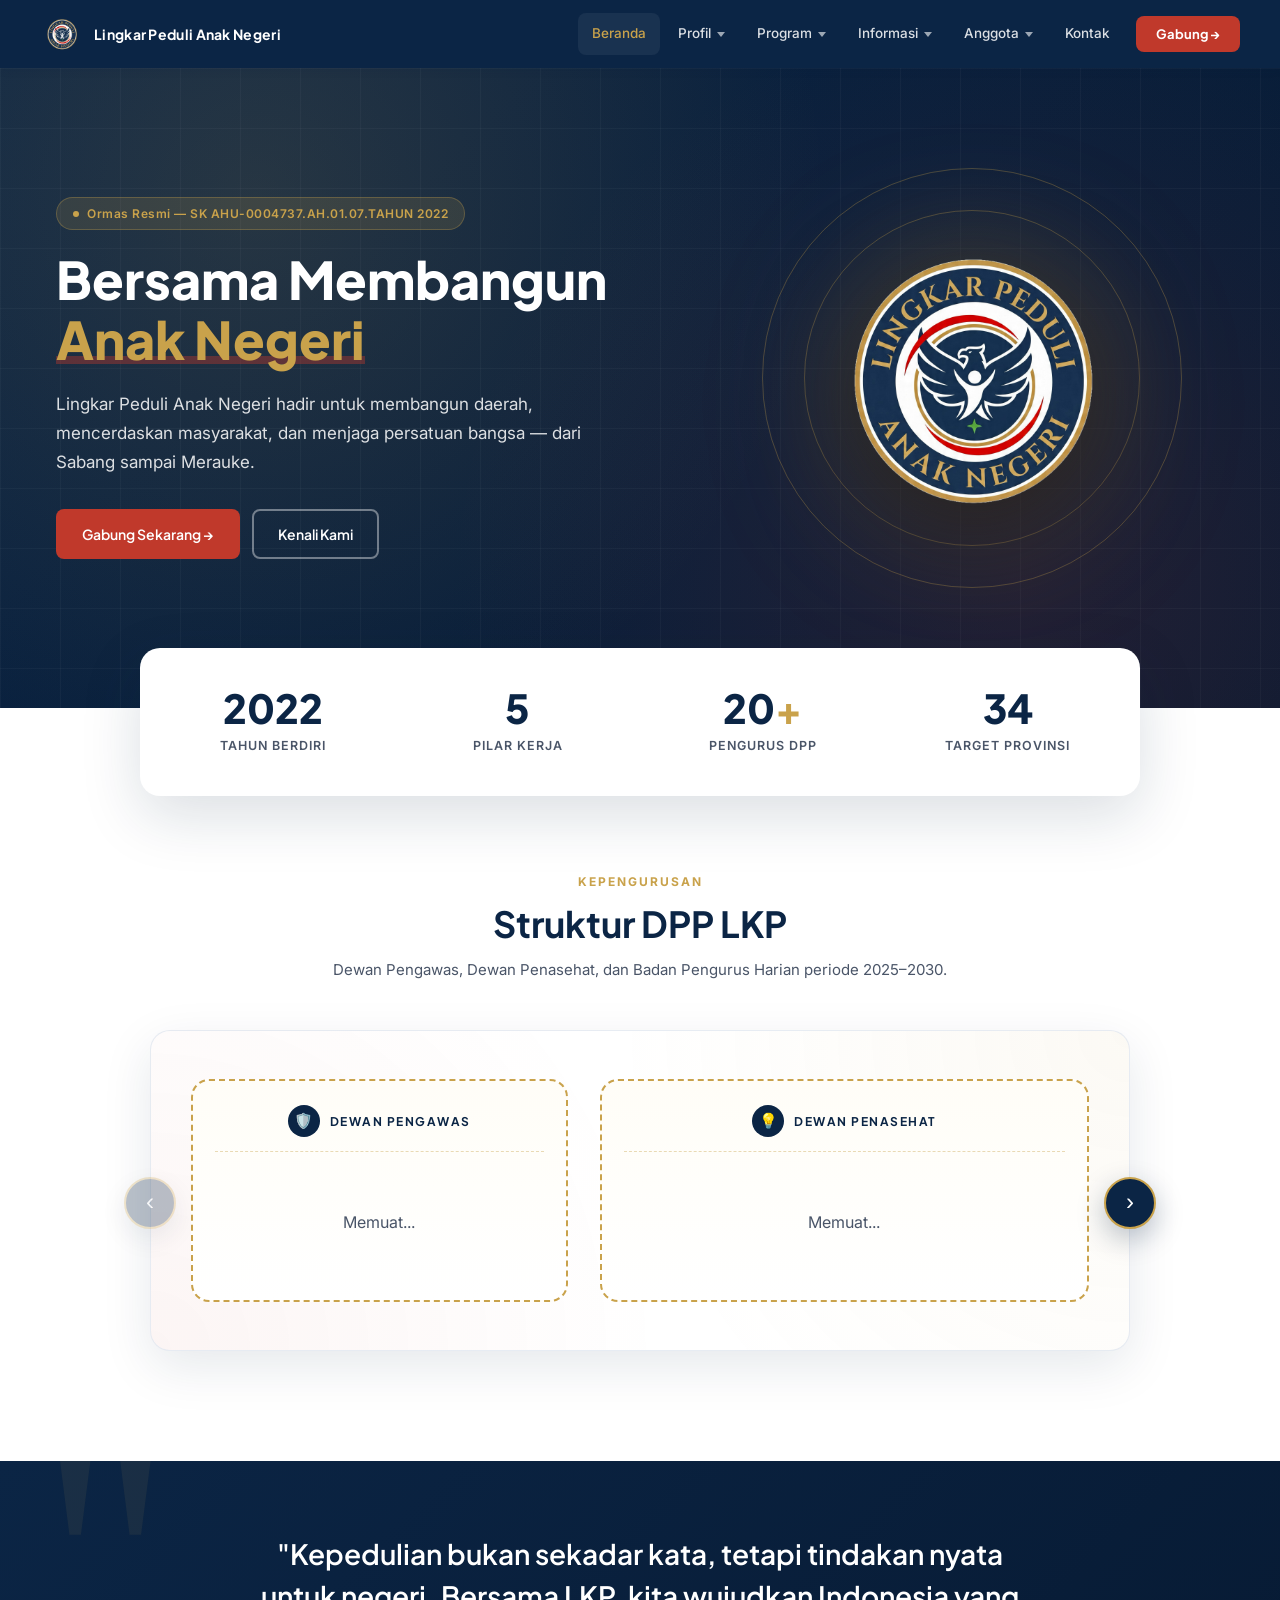
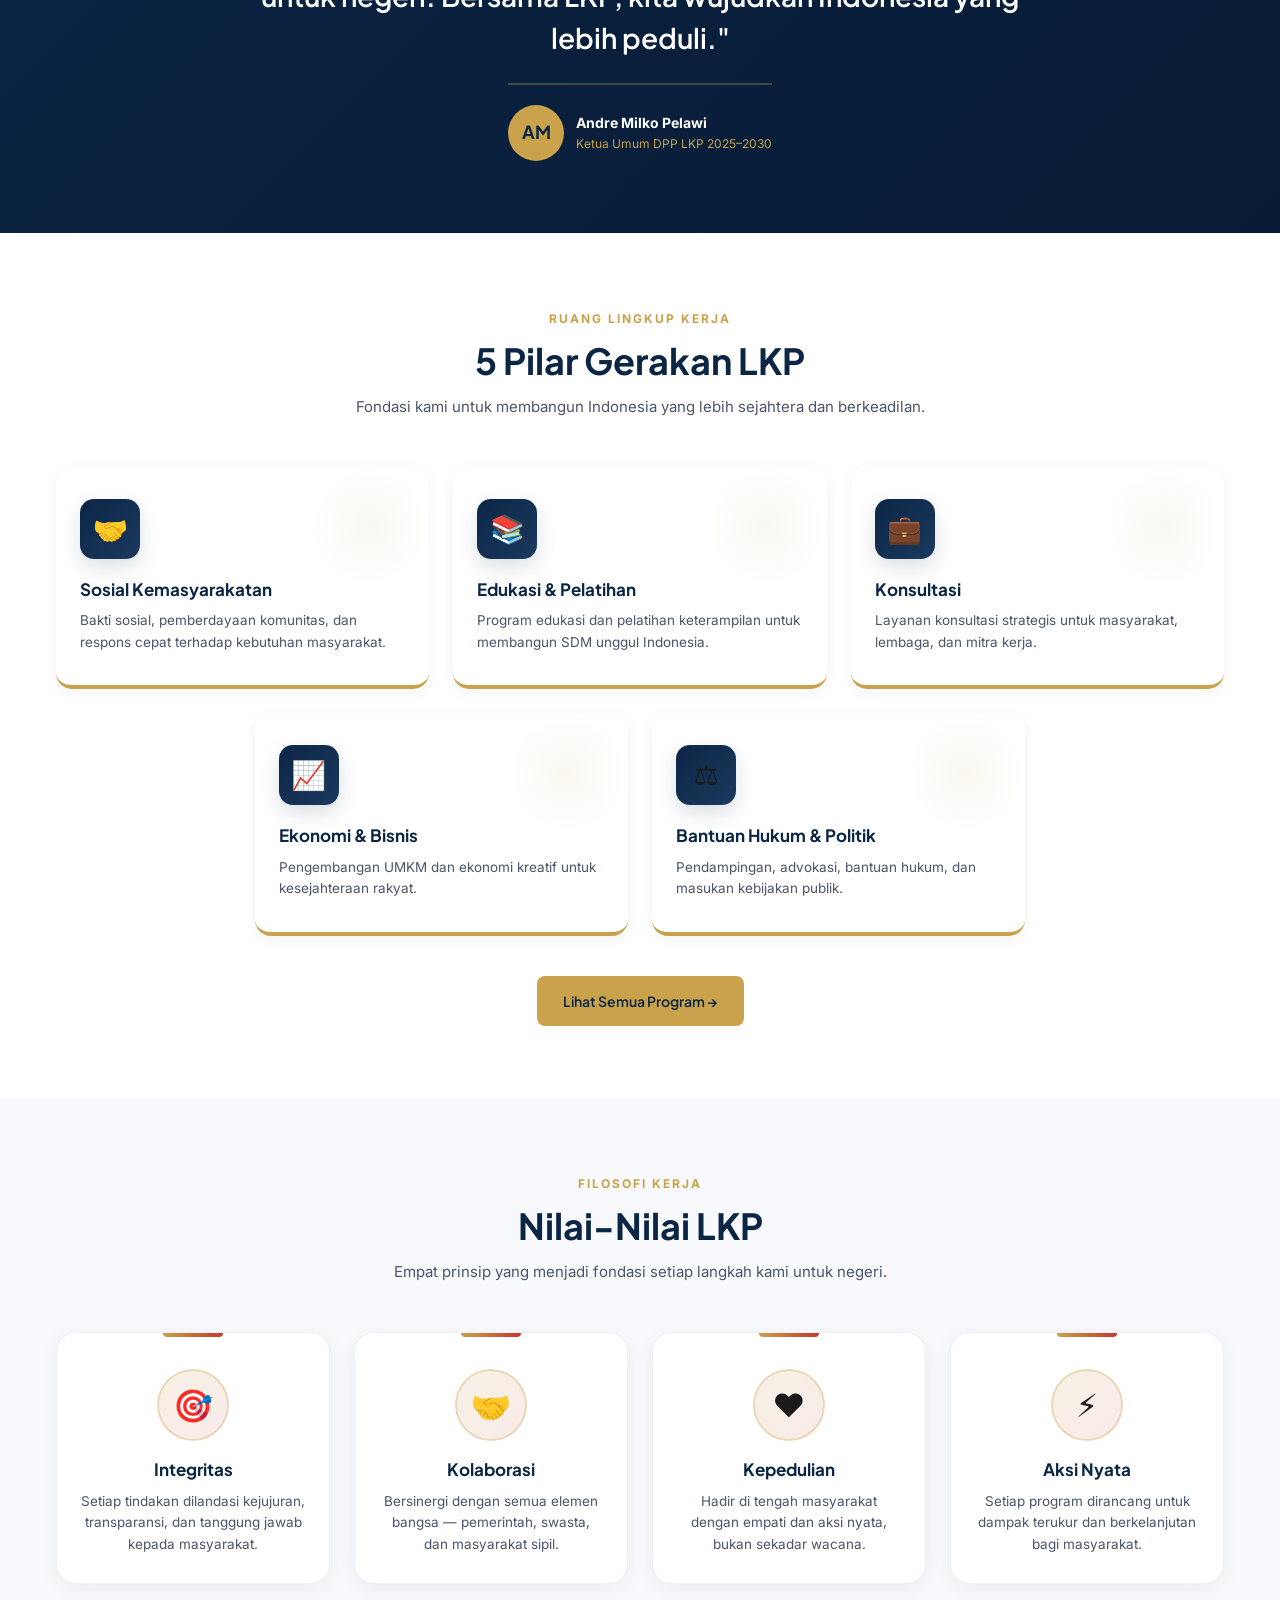
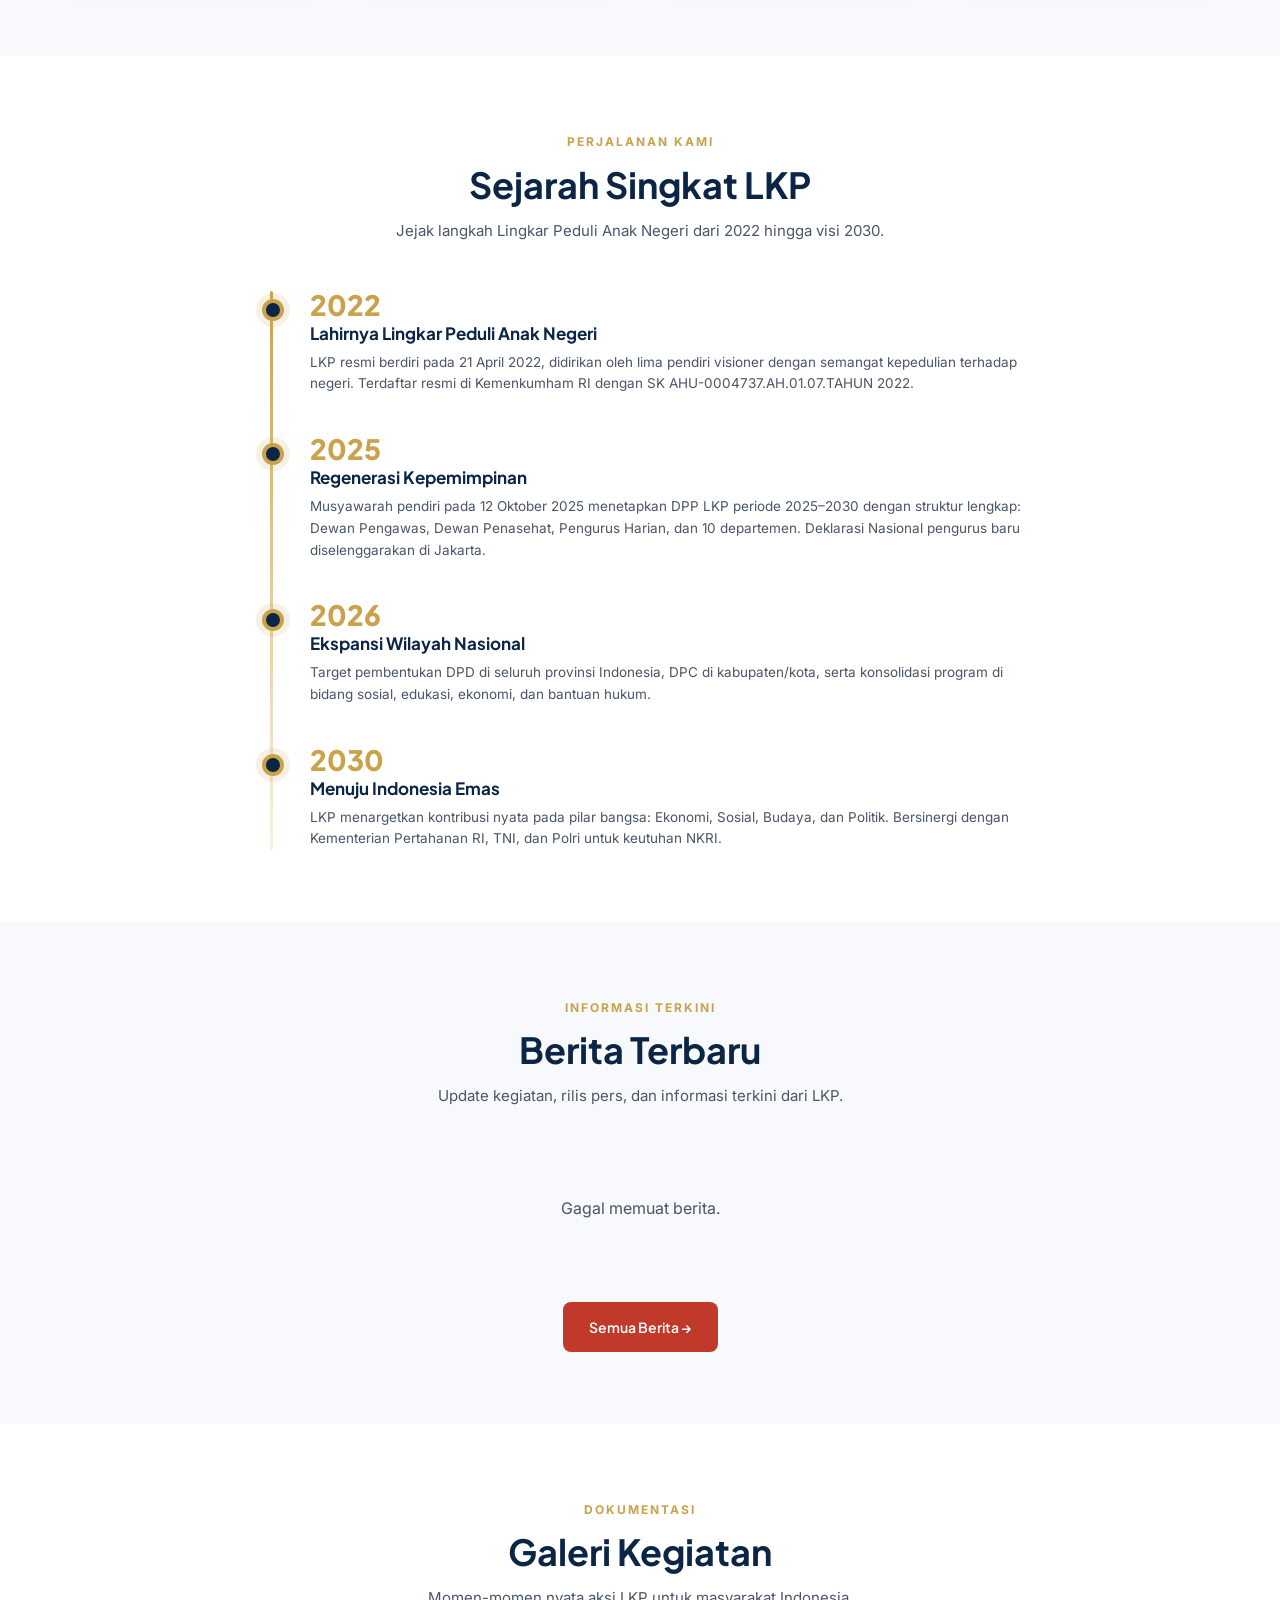
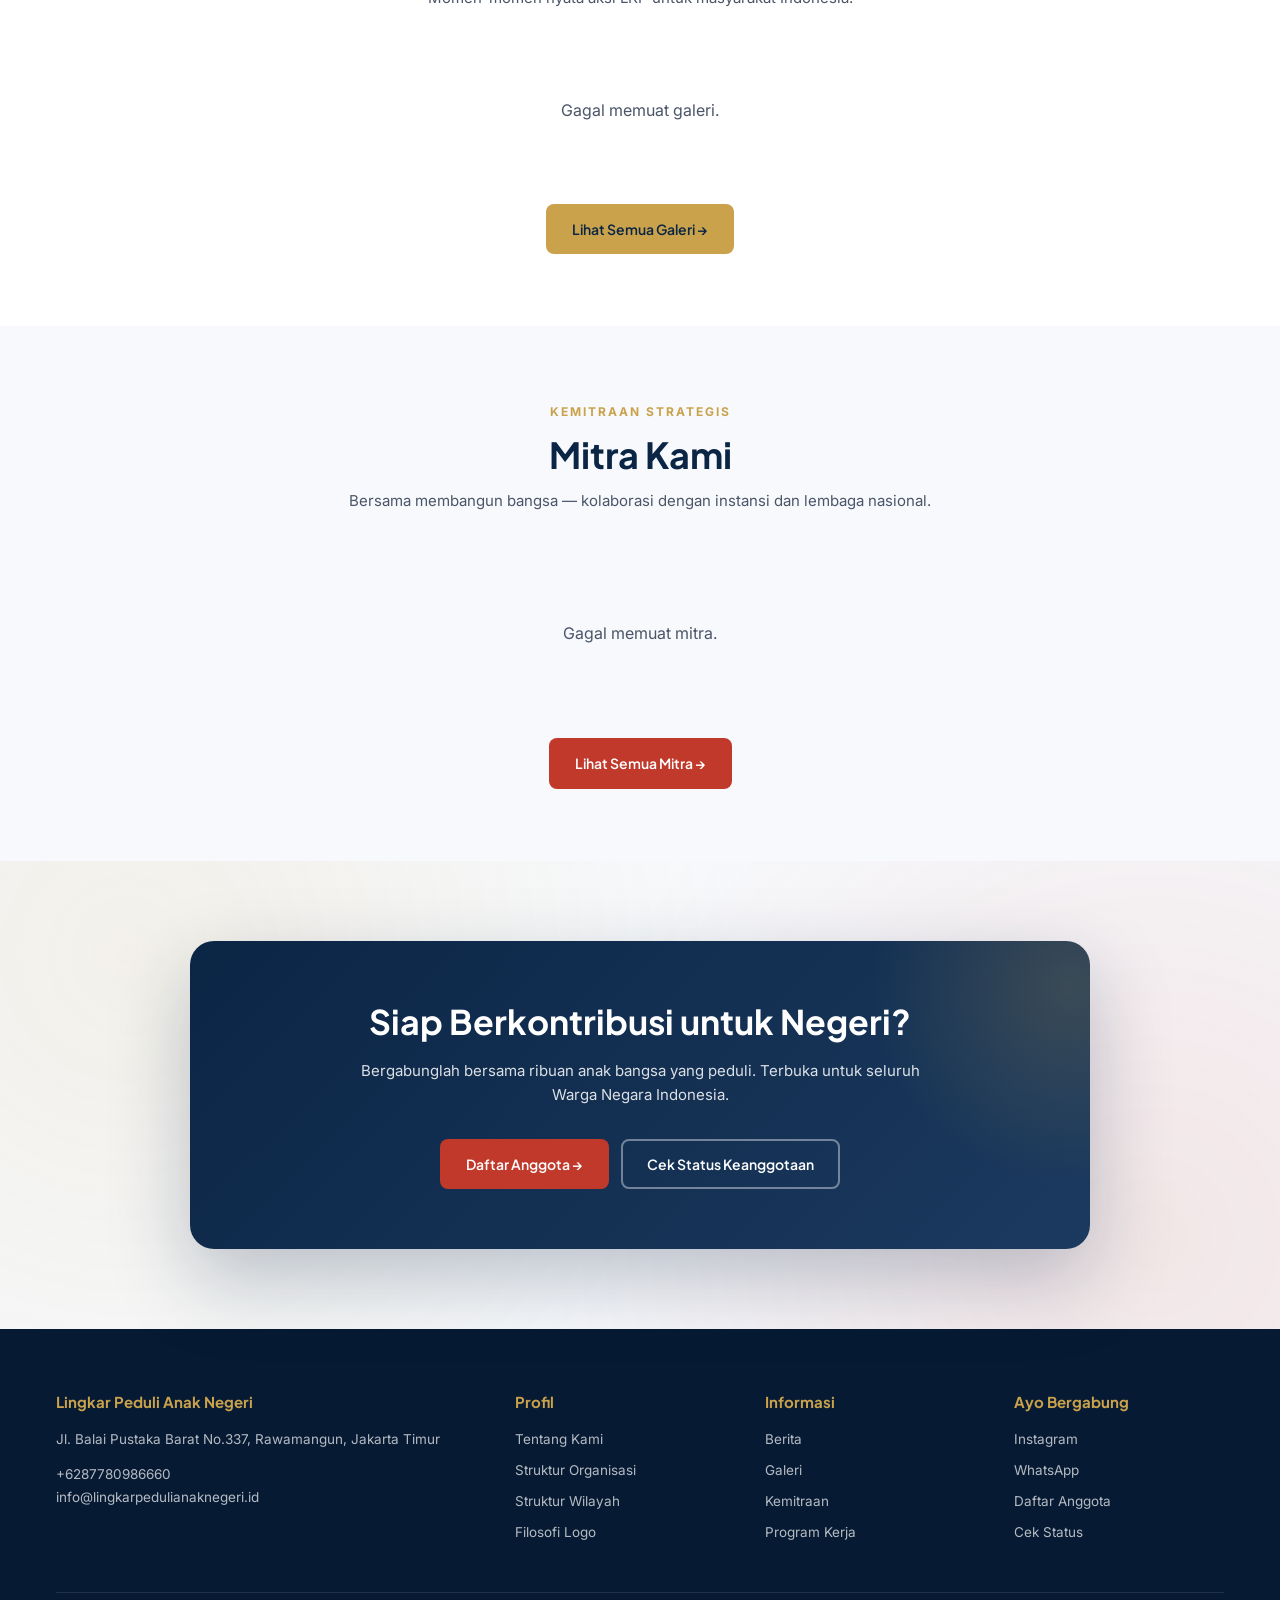
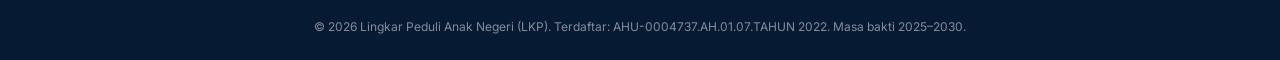
==== commit a99b4a03: "Update index.html" ====
--- a/index.html
+++ b/index.html
@@ -4,10 +4,13 @@
   <meta charset="UTF-8">
   <meta name="viewport" content="width=device-width, initial-scale=1">
   <title>Lingkar Peduli Anak Negeri — Penggerak Kepedulian Bangsa</title>
+  <link rel="canonical" href="https://lingkarpedulianaknegeri.id/">
+  <meta property="og:url" content="https://lingkarpedulianaknegeri.id/">
+  <meta property="og:type" content="website">
   <meta name="description" content="Lingkar Peduli Anak Negeri (LKP) — Ormas penggerak kepedulian terhadap NKRI. Program sosial, edukasi, ekonomi, dan bantuan hukum untuk masyarakat Indonesia.">
   <meta property="og:title" content="Lingkar Peduli Anak Negeri">
   <meta property="og:description" content="Penggerak terdepan kepedulian terhadap NKRI.">
-  <meta property="og:image" content="assets/img/logo-lkp.png">
+  <meta property="og:image" content="https://lingkarpedulianaknegeri.id/assets/img/logo-lkp.png">
   <link rel="icon" type="image/png" href="assets/img/logo-lkp.png">
   <link rel="preconnect" href="https://fonts.googleapis.com">
   <link href="https://fonts.googleapis.com/css2?family=Inter:wght@400;500;600;700&family=Plus+Jakarta+Sans:wght@600;700;800&display=swap" rel="stylesheet">
@@ -16,6 +19,19 @@
   <link rel="stylesheet" href="assets/css/components.css">
   <link rel="stylesheet" href="assets/css/pages.css">
   <style>
+    /* ===== NAVBAR BRAND TEXT ===== */
+    .navbar__brand-text,
+    .navbar__brand-short {
+      color: #fff;
+      font-family: var(--font-heading);
+      font-weight: 700;
+      font-size: 14px;
+      letter-spacing: 0.3px;
+      white-space: nowrap;
+    }
+    .navbar__brand-text { display: inline; }
+    .navbar__brand-short { display: none; }
+
     /* ===== HERO ===== */
     .hero-new {
       background:
@@ -118,7 +134,7 @@
     .hero-new__logo-wrap {
       position: relative;
       width: 100%;
-      max-width: 320px;
+      max-width: 420px;
       aspect-ratio: 1;
       display: flex;
       align-items: center;
@@ -129,20 +145,27 @@
       content: '';
       position: absolute;
       border-radius: 50%;
-      border: 1px solid rgba(201,162,75,0.25);
+      border: 1px solid rgba(201,162,75,0.3);
       animation: ripple 4s ease-out infinite;
     }
     .hero-new__logo-wrap::before { inset: 10%; }
     .hero-new__logo-wrap::after { inset: 0; animation-delay: 1s; }
     @keyframes ripple {
       0% { transform: scale(0.9); opacity: 0.6; }
-      100% { transform: scale(1.15); opacity: 0; }
+      100% { transform: scale(1.2); opacity: 0; }
     }
     .hero-new__logo-wrap img {
-      max-width: 70%;
+      max-width: 85%;
       position: relative;
       z-index: 1;
-      filter: drop-shadow(0 20px 40px rgba(0,0,0,0.4));
+      filter:
+        drop-shadow(0 24px 50px rgba(0,0,0,0.5))
+        drop-shadow(0 0 60px rgba(201,162,75,0.35));
+      animation: logoFloat 6s ease-in-out infinite;
+    }
+    @keyframes logoFloat {
+      0%, 100% { transform: translateY(0); }
+      50% { transform: translateY(-10px); }
     }
 
     /* ===== STATS BAND ===== */
@@ -211,351 +234,8 @@
       margin: 0;
     }
 
-    /* ===== 5 PILAR ===== */
-    .pilar-grid {
-      display: grid;
-      grid-template-columns: repeat(6, 1fr);
-      gap: 24px;
-    }
-    .pilar-card { grid-column: span 2; }
-    .pilar-card:nth-child(4) { grid-column: 2 / span 2; }
-    .pilar-card:nth-child(5) { grid-column: 4 / span 2; }
-    @media (max-width: 900px) {
-      .pilar-grid { grid-template-columns: repeat(2, 1fr); }
-      .pilar-card,
-      .pilar-card:nth-child(4),
-      .pilar-card:nth-child(5) { grid-column: auto; }
-    }
-    @media (max-width: 600px) {
-      .pilar-grid { grid-template-columns: 1fr; }
-    }
-    .pilar-card {
-      background: #fff;
-      border-radius: 16px;
-      padding: 32px 24px;
-      text-align: left;
-      box-shadow: 0 3px 14px rgba(11,37,69,0.06);
-      border-bottom: 4px solid var(--color-accent);
-      transition: all 280ms cubic-bezier(.4,0,.2,1);
-      position: relative;
-      overflow: hidden;
-    }
-    .pilar-card::before {
-      content: '';
-      position: absolute;
-      top: 0; right: 0;
-      width: 120px; height: 120px;
-      background: radial-gradient(circle, rgba(201,162,75,0.08) 0%, transparent 70%);
-      transition: transform 400ms ease;
-    }
-    .pilar-card:hover {
-      transform: translateY(-8px);
-      box-shadow: 0 20px 45px rgba(11,37,69,0.14);
-      border-bottom-color: var(--color-cta);
-    }
-    .pilar-card:hover::before { transform: scale(1.5); }
-    .pilar-card__icon {
-      width: 60px; height: 60px;
-      border-radius: 14px;
-      background: linear-gradient(135deg, var(--color-navy) 0%, var(--color-navy-soft) 100%);
-      display: flex;
-      align-items: center;
-      justify-content: center;
-      font-size: 28px;
-      margin-bottom: 20px;
-      box-shadow: 0 8px 20px rgba(11,37,69,0.15);
-    }
-    .pilar-card h3 {
-      font-size: 17px;
-      margin-bottom: 10px;
-      color: var(--color-primary);
-    }
-    .pilar-card p {
-      color: var(--color-text-soft);
-      font-size: 13.5px;
-      line-height: 1.6;
-      margin: 0;
-    }
-
-    /* ===== NILAI-NILAI ===== */
-    .nilai-grid {
-      display: grid;
-      grid-template-columns: repeat(4, 1fr);
-      gap: 24px;
-    }
-    @media (max-width: 900px) { .nilai-grid { grid-template-columns: repeat(2, 1fr); } }
-    @media (max-width: 500px) { .nilai-grid { grid-template-columns: 1fr; } }
-    .nilai-card {
-      background: #fff;
-      border-radius: 20px;
-      padding: 36px 24px 28px;
-      text-align: center;
-      box-shadow: 0 4px 20px rgba(11,37,69,0.06);
-      transition: all 300ms cubic-bezier(.4,0,.2,1);
-      position: relative;
-      overflow: hidden;
-      border: 1px solid rgba(226,232,240,0.6);
-    }
-    .nilai-card::after {
-      content: '';
-      position: absolute;
-      top: 0; left: 50%;
-      transform: translateX(-50%);
-      width: 60px; height: 4px;
-      background: linear-gradient(90deg, var(--color-accent), var(--color-cta));
-      border-radius: 0 0 4px 4px;
-      transition: width 400ms ease;
-    }
-    .nilai-card:hover {
-      transform: translateY(-8px);
-      box-shadow: 0 24px 50px rgba(11,37,69,0.15);
-    }
-    .nilai-card:hover::after { width: 100%; }
-    .nilai-card__icon {
-      width: 72px; height: 72px;
-      border-radius: 50%;
-      background: linear-gradient(135deg, rgba(201,162,75,0.15) 0%, rgba(192,57,43,0.1) 100%);
-      border: 2px solid rgba(201,162,75,0.3);
-      display: flex;
-      align-items: center;
-      justify-content: center;
-      font-size: 32px;
-      margin: 0 auto 18px;
-      transition: all 300ms ease;
-    }
-    .nilai-card:hover .nilai-card__icon {
-      transform: scale(1.1) rotate(-6deg);
-      border-color: var(--color-accent);
-    }
-    .nilai-card h3 {
-      font-size: 17px;
-      color: var(--color-primary);
-      margin-bottom: 10px;
-      font-weight: 700;
-    }
-    .nilai-card p {
-      color: var(--color-text-soft);
-      font-size: 13.5px;
-      line-height: 1.6;
-      margin: 0;
-    }
-
-    /* ===== BERITA PREVIEW ===== */
-    .berita-preview {
-      display: grid;
-      grid-template-columns: repeat(3, 1fr);
-      gap: 24px;
-    }
-    @media (max-width: 900px) { .berita-preview { grid-template-columns: 1fr; } }
-    .berita-prev {
-      background: #fff;
-      border-radius: 16px;
-      overflow: hidden;
-      box-shadow: 0 3px 14px rgba(11,37,69,0.06);
-      transition: all 280ms ease;
-      text-decoration: none;
-      color: inherit;
-      display: flex;
-      flex-direction: column;
-    }
-    .berita-prev:hover {
-      transform: translateY(-6px);
-      box-shadow: 0 20px 45px rgba(11,37,69,0.14);
-    }
-    .berita-prev__img {
-      width: 100%;
-      height: 200px;
-      object-fit: cover;
-      background: var(--color-bg-alt);
-    }
-    .berita-prev__body { padding: 22px; flex: 1; display: flex; flex-direction: column; }
-    .berita-prev__meta {
-      display: flex; gap: 10px; align-items: center;
-      font-size: 11.5px; color: var(--color-text-soft);
-      margin-bottom: 10px;
-    }
-    .berita-prev__kat {
-      background: rgba(201,162,75,0.15);
-      color: var(--color-primary);
-      padding: 2px 10px;
-      border-radius: 999px;
-      font-weight: 700;
-      font-size: 10px;
-      letter-spacing: 0.5px;
-      text-transform: uppercase;
-    }
-    .berita-prev__judul {
-      font-size: 16px;
-      font-weight: 700;
-      color: var(--color-primary);
-      margin: 0 0 10px;
-      line-height: 1.35;
-      font-family: var(--font-heading);
-    }
-    .berita-prev__ringkas {
-      color: var(--color-text-soft);
-      font-size: 13px;
-      line-height: 1.6;
-      flex: 1;
-      margin: 0 0 14px;
-    }
-    .berita-prev__cta {
-      color: var(--color-cta);
-      font-weight: 600;
-      font-size: 13px;
-    }
-
-    /* ===== GALERI PREVIEW ===== */
-    .galeri-prev {
-      display: grid;
-      grid-template-columns: repeat(3, 1fr);
-      gap: 16px;
-    }
-    @media (max-width: 700px) { .galeri-prev { grid-template-columns: 1fr 1fr; } }
-    .galeri-prev__item {
-      aspect-ratio: 4/3;
-      border-radius: 14px;
-      overflow: hidden;
-      position: relative;
-      box-shadow: 0 3px 14px rgba(11,37,69,0.08);
-      transition: all 280ms ease;
-      text-decoration: none;
-      color: inherit;
-    }
-    .galeri-prev__item:hover {
-      transform: translateY(-4px) scale(1.02);
-      box-shadow: 0 16px 36px rgba(11,37,69,0.18);
-    }
-    .galeri-prev__item img {
-      width: 100%; height: 100%;
-      object-fit: cover;
-      transition: transform 400ms ease;
-    }
-    .galeri-prev__item:hover img { transform: scale(1.1); }
-    .galeri-prev__overlay {
-      position: absolute;
-      inset: 0;
-      background: linear-gradient(180deg, transparent 50%, rgba(11,37,69,0.9) 100%);
-      display: flex;
-      flex-direction: column;
-      justify-content: flex-end;
-      padding: 16px;
-      color: #fff;
-    }
-    .galeri-prev__title {
-      font-size: 13px;
-      font-weight: 700;
-      font-family: var(--font-heading);
-      margin: 0;
-      line-height: 1.3;
-      color: #fff;
-    }
-    .galeri-prev__date {
-      font-size: 11px;
-      color: rgba(255,255,255,0.75);
-      margin: 4px 0 0;
-    }
-
-    /* ===== MITRA STRIP ===== */
-    .mitra-strip {
-      display: flex;
-      flex-wrap: wrap;
-      justify-content: center;
-      gap: 16px;
-      align-items: center;
-      padding: 20px 0;
-    }
-    .mitra-strip__item {
-      background: #fff;
-      padding: 16px 20px;
-      border-radius: 12px;
-      box-shadow: 0 2px 10px rgba(11,37,69,0.06);
-      transition: all 200ms ease;
-      display: flex;
-      align-items: center;
-      justify-content: center;
-      width: 140px;
-      height: 80px;
-    }
-    .mitra-strip__item:hover {
-      transform: translateY(-4px);
-      box-shadow: 0 12px 28px rgba(11,37,69,0.12);
-    }
-    .mitra-strip__item img {
-      max-width: 100%;
-      max-height: 100%;
-      object-fit: contain;
-    }
-
-    /* ===== QUOTE ===== */
-    .quote-band {
-      background: linear-gradient(135deg, var(--color-navy) 0%, var(--color-navy-dark) 100%);
-      color: #fff;
-      padding: 72px 0;
-      position: relative;
-      overflow: hidden;
-    }
-    .quote-band::before {
-      content: '"';
-      position: absolute;
-      top: -60px; left: 40px;
-      font-size: 320px;
-      font-family: Georgia, serif;
-      color: rgba(201,162,75,0.08);
-      line-height: 1;
-    }
-    .quote-band__inner {
-      max-width: 780px;
-      margin: 0 auto;
-      text-align: center;
-      position: relative;
-      z-index: 1;
-    }
-    .quote-band__text {
-      font-family: var(--font-heading);
-      font-size: clamp(20px, 3vw, 28px);
-      line-height: 1.5;
-      color: #fff;
-      margin-bottom: 24px;
-      font-weight: 600;
-    }
-    .quote-band__author {
-      display: inline-flex;
-      align-items: center;
-      gap: 12px;
-      padding-top: 20px;
-      border-top: 2px solid rgba(201,162,75,0.3);
-    }
-    .quote-band__avatar {
-      width: 48px; height: 48px;
-      border-radius: 50%;
-      background: var(--color-accent);
-      color: var(--color-navy);
-      display: flex;
-      align-items: center;
-      justify-content: center;
-      font-family: var(--font-heading);
-      font-weight: 700;
-      font-size: 16px;
-    }
-    .quote-band__name {
-      font-weight: 700;
-      font-size: 14px;
-      color: #fff;
-      text-align: left;
-    }
-    .quote-band__role {
-      font-size: 12px;
-      color: var(--color-accent);
-      text-align: left;
-    }
-
-    /* ===== ORG SLIDER (REVISED) ===== */
-    .os-wrap {
-      position: relative;
-      max-width: 900px;
-      margin: 0 auto;
-    }
+    /* ===== ORG SLIDER (REVISED WITH PHOTOS) ===== */
+    .os-wrap { position: relative; max-width: 980px; margin: 0 auto; }
     .os-viewport {
       overflow: hidden;
       border-radius: 20px;
@@ -579,11 +259,8 @@
       padding: 48px 40px;
       box-sizing: border-box;
     }
-    @media (max-width: 600px) {
-      .os-slide { padding: 32px 20px; }
-    }
-
-    /* Nav buttons */
+    @media (max-width: 600px) { .os-slide { padding: 32px 20px; } }
+
     .os-nav {
       position: absolute;
       top: 50%;
@@ -603,16 +280,14 @@
       box-shadow: 0 10px 28px rgba(11,37,69,0.28);
       line-height: 1;
       padding: 0;
+      padding-bottom: 3px;
     }
     .os-nav:hover:not(:disabled) {
       background: var(--color-accent);
       color: var(--color-navy);
       transform: translateY(-50%) scale(1.1);
     }
-    .os-nav:disabled {
-      opacity: 0.28;
-      cursor: not-allowed;
-    }
+    .os-nav:disabled { opacity: 0.28; cursor: not-allowed; }
     .os-nav--prev { left: -26px; }
     .os-nav--next { right: -26px; }
     @media (max-width: 1000px) {
@@ -620,7 +295,6 @@
       .os-nav--next { right: 8px; }
     }
 
-    /* Progress dots */
     .os-dots {
       display: flex;
       justify-content: center;
@@ -653,11 +327,12 @@
       font-weight: 700;
     }
 
-    /* SLIDE 1: DEWAN */
+    /* Slide 1: Dewan */
     .os-dewan {
       display: grid;
-      grid-template-columns: 1fr 1fr;
+      grid-template-columns: 1fr 1.3fr;
       gap: 32px;
+      align-items: start;
     }
     @media (max-width: 700px) { .os-dewan { grid-template-columns: 1fr; } }
     .os-panel {
@@ -665,7 +340,8 @@
       border: 2px dashed var(--color-accent);
       border-radius: 18px;
       padding: 24px 22px;
-      position: relative;
+      height: 100%;
+      box-sizing: border-box;
     }
     .os-panel__header {
       display: flex;
@@ -694,55 +370,109 @@
       text-transform: uppercase;
       color: var(--color-primary);
     }
-    .os-panel__list { display: flex; flex-direction: column; gap: 10px; }
+    .os-panel__list { display: flex; flex-direction: column; gap: 12px; }
+
+    /* Person card with photo support */
     .os-pcard {
       background: #fff;
       border: 1.5px solid rgba(201,162,75,0.25);
-      border-radius: 12px;
-      padding: 14px 16px;
+      border-radius: 14px;
+      padding: 16px;
       text-align: center;
       transition: all 220ms ease;
-      position: relative;
+      display: flex;
+      flex-direction: column;
+      align-items: center;
+      gap: 10px;
     }
     .os-pcard:hover {
       border-color: var(--color-accent);
-      transform: translateY(-2px);
-      box-shadow: 0 8px 20px rgba(11,37,69,0.08);
-    }
-    .os-pcard__name {
+      transform: translateY(-3px);
+      box-shadow: 0 10px 24px rgba(11,37,69,0.10);
+    }
+    .os-pcard--featured { padding: 20px; }
+
+    .os-photo {
+      border-radius: 50%;
+      object-fit: cover;
+      display: block;
+      flex-shrink: 0;
+      background: var(--color-bg-alt);
+    }
+    .os-photo--sm { width: 56px; height: 56px; }
+    .os-photo--md { width: 72px; height: 72px; }
+    .os-photo--lg {
+      width: 100px; height: 100px;
+      box-shadow: 0 0 0 4px rgba(201,162,75,0.25);
+    }
+    .os-photo--xl {
+      width: 130px; height: 130px;
+      box-shadow: 0 0 0 6px rgba(201,162,75,0.3), 0 12px 32px rgba(11,37,69,0.25);
+    }
+
+    .os-initial {
+      border-radius: 50%;
+      background: var(--color-navy);
+      color: var(--color-accent);
+      display: flex;
+      align-items: center;
+      justify-content: center;
       font-family: var(--font-heading);
-      font-size: 13.5px;
+      font-weight: 700;
+      flex-shrink: 0;
+    }
+    .os-initial--sm { width: 56px; height: 56px; font-size: 16px; }
+    .os-initial--md { width: 72px; height: 72px; font-size: 20px; }
+    .os-initial--lg { width: 100px; height: 100px; font-size: 26px; background: var(--color-navy-soft); }
+    .os-initial--xl { width: 130px; height: 130px; font-size: 36px; background: var(--color-accent); color: var(--color-navy); }
+
+    .os-name {
+      font-family: var(--font-heading);
       font-weight: 700;
       color: var(--color-primary);
-      margin: 0 0 3px;
+      font-size: 13.5px;
       line-height: 1.35;
-    }
-    .os-pcard__role {
-      font-size: 11px;
+      margin: 0;
+    }
+    .os-role {
+      font-size: 11.5px;
       color: var(--color-accent);
       font-weight: 600;
+      letter-spacing: 0.3px;
       margin: 0;
-      letter-spacing: 0.3px;
-    }
-
-    /* SLIDE 2: BPH */
+      text-transform: uppercase;
+    }
+
+    /* Slide 2: BPH */
     .os-bph {
       display: flex;
       flex-direction: column;
       align-items: center;
       gap: 0;
     }
-    .os-hero {
+    .os-hero-card {
       background: linear-gradient(135deg, var(--color-navy) 0%, var(--color-navy-soft) 100%);
       border: 3px solid var(--color-accent);
-      border-radius: 18px;
-      padding: 26px 40px;
+      border-radius: 20px;
+      padding: 28px 40px;
       text-align: center;
-      min-width: 300px;
+      min-width: 320px;
       box-shadow: 0 16px 40px rgba(11,37,69,0.28), 0 0 0 6px rgba(201,162,75,0.08);
-      position: relative;
-    }
-    .os-hero__badge {
+      display: flex;
+      flex-direction: column;
+      align-items: center;
+      gap: 12px;
+    }
+    .os-hero-card .os-name {
+      color: #fff;
+      font-size: 19px;
+    }
+    .os-hero-card .os-role {
+      color: var(--color-accent);
+      font-size: 11px;
+      letter-spacing: 1.5px;
+    }
+    .os-hero-card .os-badge {
       display: inline-block;
       background: var(--color-accent);
       color: var(--color-navy);
@@ -752,85 +482,12 @@
       letter-spacing: 1.8px;
       padding: 4px 16px;
       border-radius: 999px;
-      margin-bottom: 14px;
       text-transform: uppercase;
     }
-    .os-hero__avatar {
-      width: 76px; height: 76px;
-      border-radius: 50%;
-      background: var(--color-accent);
-      color: var(--color-navy);
-      display: flex;
-      align-items: center;
-      justify-content: center;
-      font-family: var(--font-heading);
-      font-weight: 700;
-      font-size: 24px;
-      margin: 0 auto 12px;
-      box-shadow: 0 0 0 5px rgba(201,162,75,0.25);
-    }
-    .os-hero__name {
-      font-family: var(--font-heading);
-      font-size: 19px;
-      font-weight: 700;
-      color: #fff;
-      margin: 0 0 4px;
-    }
-    .os-hero__role {
-      font-size: 11px;
-      color: var(--color-accent);
-      font-weight: 600;
-      letter-spacing: 1.5px;
-      text-transform: uppercase;
-      margin: 0;
-    }
-
-    .os-mini {
-      background: #fff;
-      border: 2px solid var(--color-navy-soft);
-      border-radius: 14px;
-      padding: 16px 28px;
-      text-align: center;
-      min-width: 240px;
-      transition: all 220ms ease;
-      box-shadow: 0 4px 14px rgba(11,37,69,0.06);
-    }
-    .os-mini:hover {
-      transform: translateY(-3px);
-      box-shadow: 0 12px 28px rgba(11,37,69,0.14);
-      border-color: var(--color-accent);
-    }
-    .os-mini__avatar {
-      width: 54px; height: 54px;
-      border-radius: 50%;
-      background: var(--color-navy-soft);
-      color: var(--color-accent);
-      display: flex;
-      align-items: center;
-      justify-content: center;
-      font-family: var(--font-heading);
-      font-weight: 700;
-      font-size: 15px;
-      margin: 0 auto 10px;
-    }
-    .os-mini__name {
-      font-family: var(--font-heading);
-      font-size: 14px;
-      font-weight: 700;
-      color: var(--color-primary);
-      margin: 0 0 4px;
-    }
-    .os-mini__role {
-      font-size: 11px;
-      color: var(--color-accent);
-      font-weight: 600;
-      margin: 0;
-    }
-
-    /* Connector lines */
+
     .os-connector {
       width: 2px;
-      height: 20px;
+      height: 24px;
       background: linear-gradient(180deg, var(--color-accent), rgba(201,162,75,0.3));
       position: relative;
     }
@@ -845,16 +502,35 @@
       border-top: 6px solid var(--color-accent);
     }
 
-    /* Fork */
+    .os-deputy-card {
+      background: #fff;
+      border: 2px solid var(--color-navy-soft);
+      border-radius: 16px;
+      padding: 20px 32px;
+      text-align: center;
+      min-width: 280px;
+      display: flex;
+      flex-direction: column;
+      align-items: center;
+      gap: 10px;
+      box-shadow: 0 8px 24px rgba(11,37,69,0.10);
+      transition: all 220ms ease;
+    }
+    .os-deputy-card:hover {
+      border-color: var(--color-accent);
+      transform: translateY(-3px);
+      box-shadow: 0 14px 32px rgba(11,37,69,0.15);
+    }
+
     .os-fork {
       display: grid;
       grid-template-columns: 1fr 1fr;
       gap: 32px;
       width: 100%;
-      max-width: 680px;
-      margin-top: 20px;
-      position: relative;
-      padding-top: 20px;
+      max-width: 720px;
+      margin-top: 24px;
+      position: relative;
+      padding-top: 24px;
     }
     .os-fork::before {
       content: '';
@@ -868,24 +544,24 @@
     .os-fork::after {
       content: '';
       position: absolute;
-      top: -20px;
+      top: -24px;
       left: 50%;
       transform: translateX(-50%);
       width: 2px;
-      height: 20px;
+      height: 24px;
       background: var(--color-accent);
     }
     @media (max-width: 600px) {
-      .os-fork { grid-template-columns: 1fr; gap: 20px; }
+      .os-fork { grid-template-columns: 1fr; gap: 20px; padding-top: 0; }
       .os-fork::before, .os-fork::after { display: none; }
     }
     .os-fork__col {
       display: flex;
       flex-direction: column;
       align-items: center;
-      gap: 8px;
-      position: relative;
-      padding-top: 12px;
+      gap: 10px;
+      position: relative;
+      padding-top: 14px;
     }
     .os-fork__col::before {
       content: '';
@@ -894,7 +570,7 @@
       left: 50%;
       transform: translateX(-50%);
       width: 2px;
-      height: 12px;
+      height: 14px;
       background: var(--color-accent);
     }
     @media (max-width: 600px) { .os-fork__col::before { display: none; } }
@@ -909,8 +585,292 @@
       background: rgba(201,162,75,0.18);
       padding: 6px 18px;
       border-radius: 999px;
-      margin-bottom: 6px;
-    }
+      margin-bottom: 4px;
+    }
+
+    /* ===== 5 PILAR ===== */
+    .pilar-grid {
+      display: grid;
+      grid-template-columns: repeat(6, 1fr);
+      gap: 24px;
+    }
+    .pilar-card { grid-column: span 2; }
+    .pilar-card:nth-child(4) { grid-column: 2 / span 2; }
+    .pilar-card:nth-child(5) { grid-column: 4 / span 2; }
+    @media (max-width: 900px) {
+      .pilar-grid { grid-template-columns: repeat(2, 1fr); }
+      .pilar-card,
+      .pilar-card:nth-child(4),
+      .pilar-card:nth-child(5) { grid-column: auto; }
+    }
+    @media (max-width: 600px) { .pilar-grid { grid-template-columns: 1fr; } }
+    .pilar-card {
+      background: #fff;
+      border-radius: 16px;
+      padding: 32px 24px;
+      text-align: left;
+      box-shadow: 0 3px 14px rgba(11,37,69,0.06);
+      border-bottom: 4px solid var(--color-accent);
+      transition: all 280ms cubic-bezier(.4,0,.2,1);
+      position: relative;
+      overflow: hidden;
+    }
+    .pilar-card::before {
+      content: '';
+      position: absolute;
+      top: 0; right: 0;
+      width: 120px; height: 120px;
+      background: radial-gradient(circle, rgba(201,162,75,0.08) 0%, transparent 70%);
+      transition: transform 400ms ease;
+    }
+    .pilar-card:hover {
+      transform: translateY(-8px);
+      box-shadow: 0 20px 45px rgba(11,37,69,0.14);
+      border-bottom-color: var(--color-cta);
+    }
+    .pilar-card:hover::before { transform: scale(1.5); }
+    .pilar-card__icon {
+      width: 60px; height: 60px;
+      border-radius: 14px;
+      background: linear-gradient(135deg, var(--color-navy) 0%, var(--color-navy-soft) 100%);
+      display: flex;
+      align-items: center;
+      justify-content: center;
+      font-size: 28px;
+      margin-bottom: 20px;
+      box-shadow: 0 8px 20px rgba(11,37,69,0.15);
+    }
+    .pilar-card h3 { font-size: 17px; margin-bottom: 10px; color: var(--color-primary); }
+    .pilar-card p { color: var(--color-text-soft); font-size: 13.5px; line-height: 1.6; margin: 0; }
+
+    /* ===== NILAI-NILAI ===== */
+    .nilai-grid {
+      display: grid;
+      grid-template-columns: repeat(4, 1fr);
+      gap: 24px;
+    }
+    @media (max-width: 900px) { .nilai-grid { grid-template-columns: repeat(2, 1fr); } }
+    @media (max-width: 500px) { .nilai-grid { grid-template-columns: 1fr; } }
+    .nilai-card {
+      background: #fff;
+      border-radius: 20px;
+      padding: 36px 24px 28px;
+      text-align: center;
+      box-shadow: 0 4px 20px rgba(11,37,69,0.06);
+      transition: all 300ms cubic-bezier(.4,0,.2,1);
+      position: relative;
+      overflow: hidden;
+      border: 1px solid rgba(226,232,240,0.6);
+    }
+    .nilai-card::after {
+      content: '';
+      position: absolute;
+      top: 0; left: 50%;
+      transform: translateX(-50%);
+      width: 60px; height: 4px;
+      background: linear-gradient(90deg, var(--color-accent), var(--color-cta));
+      border-radius: 0 0 4px 4px;
+      transition: width 400ms ease;
+    }
+    .nilai-card:hover { transform: translateY(-8px); box-shadow: 0 24px 50px rgba(11,37,69,0.15); }
+    .nilai-card:hover::after { width: 100%; }
+    .nilai-card__icon {
+      width: 72px; height: 72px;
+      border-radius: 50%;
+      background: linear-gradient(135deg, rgba(201,162,75,0.15) 0%, rgba(192,57,43,0.1) 100%);
+      border: 2px solid rgba(201,162,75,0.3);
+      display: flex;
+      align-items: center;
+      justify-content: center;
+      font-size: 32px;
+      margin: 0 auto 18px;
+      transition: all 300ms ease;
+    }
+    .nilai-card:hover .nilai-card__icon { transform: scale(1.1) rotate(-6deg); border-color: var(--color-accent); }
+    .nilai-card h3 { font-size: 17px; color: var(--color-primary); margin-bottom: 10px; font-weight: 700; }
+    .nilai-card p { color: var(--color-text-soft); font-size: 13.5px; line-height: 1.6; margin: 0; }
+
+    /* ===== TIMELINE SEJARAH ===== */
+    .timeline-new {
+      position: relative;
+      max-width: 780px;
+      margin: 0 auto;
+      padding-left: 60px;
+    }
+    .timeline-new::before {
+      content: '';
+      position: absolute;
+      left: 20px; top: 0; bottom: 0;
+      width: 3px;
+      background: linear-gradient(180deg, var(--color-accent), rgba(201,162,75,0.15));
+      border-radius: 2px;
+    }
+    @media (max-width: 600px) {
+      .timeline-new { padding-left: 40px; }
+      .timeline-new::before { left: 12px; }
+    }
+    .tl-item {
+      position: relative;
+      padding-bottom: 40px;
+    }
+    .tl-item:last-child { padding-bottom: 0; }
+    .tl-item::before {
+      content: '';
+      position: absolute;
+      left: -48px;
+      top: 8px;
+      width: 22px; height: 22px;
+      border-radius: 50%;
+      background: var(--color-navy);
+      border: 4px solid var(--color-accent);
+      box-shadow: 0 0 0 6px rgba(201,162,75,0.15);
+      z-index: 1;
+    }
+    @media (max-width: 600px) { .tl-item::before { left: -34px; width: 18px; height: 18px; border-width: 3px; } }
+    .tl-item__year {
+      font-family: var(--font-heading);
+      font-weight: 800;
+      font-size: 28px;
+      color: var(--color-accent);
+      margin-bottom: 4px;
+      line-height: 1;
+    }
+    .tl-item__title {
+      font-family: var(--font-heading);
+      font-size: 17px;
+      font-weight: 700;
+      color: var(--color-primary);
+      margin: 0 0 8px;
+    }
+    .tl-item__desc {
+      color: var(--color-text-soft);
+      font-size: 13.5px;
+      line-height: 1.6;
+      margin: 0;
+    }
+
+    /* ===== BERITA PREVIEW ===== */
+    .berita-preview {
+      display: grid;
+      grid-template-columns: repeat(3, 1fr);
+      gap: 24px;
+    }
+    @media (max-width: 900px) { .berita-preview { grid-template-columns: 1fr; } }
+    .berita-prev {
+      background: #fff;
+      border-radius: 16px;
+      overflow: hidden;
+      box-shadow: 0 3px 14px rgba(11,37,69,0.06);
+      transition: all 280ms ease;
+      text-decoration: none;
+      color: inherit;
+      display: flex;
+      flex-direction: column;
+    }
+    .berita-prev:hover { transform: translateY(-6px); box-shadow: 0 20px 45px rgba(11,37,69,0.14); }
+    .berita-prev__img { width: 100%; height: 200px; object-fit: cover; background: var(--color-bg-alt); }
+    .berita-prev__body { padding: 22px; flex: 1; display: flex; flex-direction: column; }
+    .berita-prev__meta { display: flex; gap: 10px; align-items: center; font-size: 11.5px; color: var(--color-text-soft); margin-bottom: 10px; }
+    .berita-prev__kat { background: rgba(201,162,75,0.15); color: var(--color-primary); padding: 2px 10px; border-radius: 999px; font-weight: 700; font-size: 10px; letter-spacing: 0.5px; text-transform: uppercase; }
+    .berita-prev__judul { font-size: 16px; font-weight: 700; color: var(--color-primary); margin: 0 0 10px; line-height: 1.35; font-family: var(--font-heading); }
+    .berita-prev__ringkas { color: var(--color-text-soft); font-size: 13px; line-height: 1.6; flex: 1; margin: 0 0 14px; }
+    .berita-prev__cta { color: var(--color-cta); font-weight: 600; font-size: 13px; }
+
+    /* ===== GALERI PREVIEW ===== */
+    .galeri-prev { display: grid; grid-template-columns: repeat(3, 1fr); gap: 16px; }
+    @media (max-width: 700px) { .galeri-prev { grid-template-columns: 1fr 1fr; } }
+    .galeri-prev__item {
+      aspect-ratio: 4/3;
+      border-radius: 14px;
+      overflow: hidden;
+      position: relative;
+      box-shadow: 0 3px 14px rgba(11,37,69,0.08);
+      transition: all 280ms ease;
+      text-decoration: none;
+      color: inherit;
+    }
+    .galeri-prev__item:hover { transform: translateY(-4px) scale(1.02); box-shadow: 0 16px 36px rgba(11,37,69,0.18); }
+    .galeri-prev__item img { width: 100%; height: 100%; object-fit: cover; transition: transform 400ms ease; }
+    .galeri-prev__item:hover img { transform: scale(1.1); }
+    .galeri-prev__overlay {
+      position: absolute;
+      inset: 0;
+      background: linear-gradient(180deg, transparent 50%, rgba(11,37,69,0.9) 100%);
+      display: flex;
+      flex-direction: column;
+      justify-content: flex-end;
+      padding: 16px;
+      color: #fff;
+    }
+    .galeri-prev__title { font-size: 13px; font-weight: 700; font-family: var(--font-heading); margin: 0; line-height: 1.3; color: #fff; }
+    .galeri-prev__date { font-size: 11px; color: rgba(255,255,255,0.75); margin: 4px 0 0; }
+
+    /* ===== MITRA STRIP ===== */
+    .mitra-strip { display: flex; flex-wrap: wrap; justify-content: center; gap: 16px; align-items: center; padding: 20px 0; }
+    .mitra-strip__item {
+      background: #fff;
+      padding: 16px 20px;
+      border-radius: 12px;
+      box-shadow: 0 2px 10px rgba(11,37,69,0.06);
+      transition: all 200ms ease;
+      display: flex;
+      align-items: center;
+      justify-content: center;
+      width: 140px;
+      height: 80px;
+    }
+    .mitra-strip__item:hover { transform: translateY(-4px); box-shadow: 0 12px 28px rgba(11,37,69,0.12); }
+    .mitra-strip__item img { max-width: 100%; max-height: 100%; object-fit: contain; }
+
+    /* ===== QUOTE ===== */
+    .quote-band {
+      background: linear-gradient(135deg, var(--color-navy) 0%, var(--color-navy-dark) 100%);
+      color: #fff;
+      padding: 72px 0;
+      position: relative;
+      overflow: hidden;
+    }
+    .quote-band::before {
+      content: '"';
+      position: absolute;
+      top: -60px; left: 40px;
+      font-size: 320px;
+      font-family: Georgia, serif;
+      color: rgba(201,162,75,0.08);
+      line-height: 1;
+    }
+    .quote-band__inner { max-width: 780px; margin: 0 auto; text-align: center; position: relative; z-index: 1; }
+    .quote-band__text {
+      font-family: var(--font-heading);
+      font-size: clamp(20px, 3vw, 28px);
+      line-height: 1.5;
+      color: #fff;
+      margin-bottom: 24px;
+      font-weight: 600;
+    }
+    .quote-band__author {
+      display: inline-flex;
+      align-items: center;
+      gap: 12px;
+      padding-top: 20px;
+      border-top: 2px solid rgba(201,162,75,0.3);
+    }
+    .quote-band__avatar {
+      width: 56px; height: 56px;
+      border-radius: 50%;
+      background: var(--color-accent);
+      color: var(--color-navy);
+      display: flex;
+      align-items: center;
+      justify-content: center;
+      font-family: var(--font-heading);
+      font-weight: 700;
+      font-size: 18px;
+      overflow: hidden;
+    }
+    .quote-band__avatar img { width: 100%; height: 100%; object-fit: cover; }
+    .quote-band__name { font-weight: 700; font-size: 14px; color: #fff; text-align: left; }
+    .quote-band__role { font-size: 12px; color: var(--color-accent); text-align: left; }
 
     /* ===== CTA FINAL ===== */
     .cta-final {
@@ -940,37 +900,41 @@
       background: radial-gradient(circle, rgba(201,162,75,0.2) 0%, transparent 70%);
       border-radius: 50%;
     }
-    .cta-final__box h2 {
-      color: #fff;
-      font-size: clamp(24px, 3vw, 34px);
-      margin-bottom: 16px;
-      position: relative;
-      z-index: 1;
-    }
-    .cta-final__box p {
-      color: rgba(255,255,255,0.85);
-      font-size: 15px;
-      max-width: 560px;
-      margin: 0 auto 32px;
-      position: relative;
-      z-index: 1;
-    }
-    .cta-final__actions {
-      display: flex;
-      gap: 12px;
-      justify-content: center;
-      flex-wrap: wrap;
-      position: relative;
-      z-index: 1;
-    }
-
-    .loading-mini {
-      text-align: center;
-      padding: 40px;
-      color: var(--color-text-soft);
-      grid-column: 1/-1;
-    }
+    .cta-final__box h2 { color: #fff; font-size: clamp(24px, 3vw, 34px); margin-bottom: 16px; position: relative; z-index: 1; }
+    .cta-final__box p { color: rgba(255,255,255,0.85); font-size: 15px; max-width: 560px; margin: 0 auto 32px; position: relative; z-index: 1; }
+    .cta-final__actions { display: flex; gap: 12px; justify-content: center; flex-wrap: wrap; position: relative; z-index: 1; }
+
+    .loading-mini { text-align: center; padding: 40px; color: var(--color-text-soft); grid-column: 1/-1; }
   </style>
+
+  <script type="application/ld+json">
+  {
+    "@context": "https://schema.org",
+    "@type": "NGO",
+    "name": "Lingkar Peduli Anak Negeri",
+    "alternateName": "LKP",
+    "url": "https://lingkarpedulianaknegeri.id",
+    "logo": "https://lingkarpedulianaknegeri.id/assets/img/logo-lkp.png",
+    "image": "https://lingkarpedulianaknegeri.id/assets/img/logo-lkp.png",
+    "foundingDate": "2022-04-21",
+    "description": "Organisasi Kemasyarakatan penggerak kepedulian terhadap NKRI. Bergerak di bidang sosial, edukasi, konsultasi, ekonomi, dan bantuan hukum untuk masyarakat Indonesia.",
+    "address": {
+      "@type": "PostalAddress",
+      "streetAddress": "Jl. Balai Pustaka Barat No.337",
+      "addressLocality": "Rawamangun, Jakarta Timur",
+      "addressRegion": "DKI Jakarta",
+      "addressCountry": "ID"
+    },
+    "contactPoint": {
+      "@type": "ContactPoint",
+      "telephone": "+62-877-8098-6660",
+      "contactType": "customer service",
+      "availableLanguage": ["Indonesian", "id"]
+    },
+    "sameAs": ["https://instagram.com/lingkarpedulianaknegeri"],
+    "identifier": "AHU-0004737.AH.01.07.TAHUN 2022"
+  }
+  </script>
 </head>
 <body>
 
@@ -1003,136 +967,26 @@
   <div class="container" style="padding:0 24px;">
     <div class="stats-band">
       <div class="stat-item">
-        <div class="stat-item__num">2022</div>
+        <div class="stat-item__num" data-count="2022">0</div>
         <div class="stat-item__label">Tahun Berdiri</div>
       </div>
       <div class="stat-item">
-        <div class="stat-item__num">5</div>
+        <div class="stat-item__num" data-count="5">0</div>
         <div class="stat-item__label">Pilar Kerja</div>
       </div>
       <div class="stat-item">
-        <div class="stat-item__num">20<span>+</span></div>
+        <div class="stat-item__num" data-count="20"><span>+</span></div>
         <div class="stat-item__label">Pengurus DPP</div>
       </div>
       <div class="stat-item">
-        <div class="stat-item__num">34</div>
+        <div class="stat-item__num" data-count="34">0</div>
         <div class="stat-item__label">Target Provinsi</div>
       </div>
     </div>
   </div>
 
-  <!-- 5 PILAR -->
+  <!-- STRUKTUR ORGANISASI SLIDER -->
   <section class="sec">
-    <div class="container">
-      <div class="sec-head">
-        <span class="sec-head__eyebrow">Ruang Lingkup Kerja</span>
-        <h2>5 Pilar Gerakan LKP</h2>
-        <p>Fondasi kami untuk membangun Indonesia yang lebih sejahtera dan berkeadilan.</p>
-      </div>
-      <div class="pilar-grid">
-        <div class="pilar-card">
-          <div class="pilar-card__icon">🤝</div>
-          <h3>Sosial Kemasyarakatan</h3>
-          <p>Bakti sosial, pemberdayaan komunitas, dan respons cepat terhadap kebutuhan masyarakat.</p>
-        </div>
-        <div class="pilar-card">
-          <div class="pilar-card__icon">📚</div>
-          <h3>Edukasi &amp; Pelatihan</h3>
-          <p>Program edukasi dan pelatihan keterampilan untuk membangun SDM unggul Indonesia.</p>
-        </div>
-        <div class="pilar-card">
-          <div class="pilar-card__icon">💼</div>
-          <h3>Konsultasi</h3>
-          <p>Layanan konsultasi strategis untuk masyarakat, lembaga, dan mitra kerja.</p>
-        </div>
-        <div class="pilar-card">
-          <div class="pilar-card__icon">📈</div>
-          <h3>Ekonomi &amp; Bisnis</h3>
-          <p>Pengembangan UMKM dan ekonomi kreatif untuk kesejahteraan rakyat.</p>
-        </div>
-        <div class="pilar-card">
-          <div class="pilar-card__icon">⚖️</div>
-          <h3>Bantuan Hukum &amp; Politik</h3>
-          <p>Pendampingan, advokasi, bantuan hukum, dan masukan kebijakan publik.</p>
-        </div>
-      </div>
-      <div style="text-align:center;margin-top:40px;">
-        <a href="program-kerja.html" class="btn btn--gold">Lihat Semua Program →</a>
-      </div>
-    </div>
-  </section>
-
-  <!-- NILAI-NILAI LKP -->
-  <section class="sec sec--alt">
-    <div class="container">
-      <div class="sec-head">
-        <span class="sec-head__eyebrow">Filosofi Kerja</span>
-        <h2>Nilai-Nilai LKP</h2>
-        <p>Empat prinsip yang menjadi fondasi setiap langkah kami untuk negeri.</p>
-      </div>
-      <div class="nilai-grid">
-        <div class="nilai-card">
-          <div class="nilai-card__icon">🎯</div>
-          <h3>Integritas</h3>
-          <p>Setiap tindakan dilandasi kejujuran, transparansi, dan tanggung jawab kepada masyarakat.</p>
-        </div>
-        <div class="nilai-card">
-          <div class="nilai-card__icon">🤝</div>
-          <h3>Kolaborasi</h3>
-          <p>Bersinergi dengan semua elemen bangsa — pemerintah, swasta, dan masyarakat sipil.</p>
-        </div>
-        <div class="nilai-card">
-          <div class="nilai-card__icon">❤️</div>
-          <h3>Kepedulian</h3>
-          <p>Hadir di tengah masyarakat dengan empati dan aksi nyata, bukan sekadar wacana.</p>
-        </div>
-        <div class="nilai-card">
-          <div class="nilai-card__icon">⚡</div>
-          <h3>Aksi Nyata</h3>
-          <p>Setiap program dirancang untuk dampak terukur dan berkelanjutan bagi masyarakat.</p>
-        </div>
-      </div>
-    </div>
-  </section>
-
-  <!-- BERITA PREVIEW -->
-  <section class="sec">
-    <div class="container">
-      <div class="sec-head">
-        <span class="sec-head__eyebrow">Informasi Terkini</span>
-        <h2>Berita Terbaru</h2>
-        <p>Update kegiatan, rilis pers, dan informasi terkini dari LKP.</p>
-      </div>
-      <div class="berita-preview" id="beritaPreview">
-        <div class="loading-mini">Memuat berita...</div>
-      </div>
-      <div style="text-align:center;margin-top:40px;">
-        <a href="berita.html" class="btn btn--primary">Semua Berita →</a>
-      </div>
-    </div>
-  </section>
-
-  <!-- QUOTE BAND -->
-  <section class="quote-band">
-    <div class="container">
-      <div class="quote-band__inner">
-        <p class="quote-band__text">
-          "Kepedulian bukan sekadar kata, tetapi tindakan nyata untuk negeri.
-          Bersama LKP, kita wujudkan Indonesia yang lebih peduli."
-        </p>
-        <div class="quote-band__author">
-          <div class="quote-band__avatar">AM</div>
-          <div>
-            <div class="quote-band__name">Andre Milko Pelavi</div>
-            <div class="quote-band__role">Ketua Umum DPP LKP 2025–2030</div>
-          </div>
-        </div>
-      </div>
-    </div>
-  </section>
-
-  <!-- STRUKTUR ORGANISASI SLIDER -->
-  <section class="sec sec--alt">
     <div class="container">
       <div class="sec-head">
         <span class="sec-head__eyebrow">Kepengurusan</span>
@@ -1147,7 +1001,6 @@
         <div class="os-viewport" id="osViewport">
           <div class="os-track" id="osTrack">
 
-            <!-- SLIDE 1: DEWAN -->
             <div class="os-slide">
               <div class="os-dewan">
                 <div class="os-panel">
@@ -1171,7 +1024,6 @@
               </div>
             </div>
 
-            <!-- SLIDE 2: BPH -->
             <div class="os-slide">
               <div class="os-bph">
                 <div id="osKetuaUmum"></div>
@@ -1201,6 +1053,165 @@
     </div>
   </section>
 
+  <!-- QUOTE BAND -->
+  <section class="quote-band">
+    <div class="container">
+      <div class="quote-band__inner">
+        <p class="quote-band__text">
+          "Kepedulian bukan sekadar kata, tetapi tindakan nyata untuk negeri.
+          Bersama LKP, kita wujudkan Indonesia yang lebih peduli."
+        </p>
+        <div class="quote-band__author">
+          <div class="quote-band__avatar" id="quoteAvatar">AM</div>
+          <div>
+            <div class="quote-band__name">Andre Milko Pelawi</div>
+            <div class="quote-band__role">Ketua Umum DPP LKP 2025–2030</div>
+          </div>
+        </div>
+      </div>
+    </div>
+  </section>
+
+  <!-- 5 PILAR -->
+  <section class="sec">
+    <div class="container">
+      <div class="sec-head">
+        <span class="sec-head__eyebrow">Ruang Lingkup Kerja</span>
+        <h2>5 Pilar Gerakan LKP</h2>
+        <p>Fondasi kami untuk membangun Indonesia yang lebih sejahtera dan berkeadilan.</p>
+      </div>
+      <div class="pilar-grid">
+        <div class="pilar-card">
+          <div class="pilar-card__icon">🤝</div>
+          <h3>Sosial Kemasyarakatan</h3>
+          <p>Bakti sosial, pemberdayaan komunitas, dan respons cepat terhadap kebutuhan masyarakat.</p>
+        </div>
+        <div class="pilar-card">
+          <div class="pilar-card__icon">📚</div>
+          <h3>Edukasi &amp; Pelatihan</h3>
+          <p>Program edukasi dan pelatihan keterampilan untuk membangun SDM unggul Indonesia.</p>
+        </div>
+        <div class="pilar-card">
+          <div class="pilar-card__icon">💼</div>
+          <h3>Konsultasi</h3>
+          <p>Layanan konsultasi strategis untuk masyarakat, lembaga, dan mitra kerja.</p>
+        </div>
+        <div class="pilar-card">
+          <div class="pilar-card__icon">📈</div>
+          <h3>Ekonomi &amp; Bisnis</h3>
+          <p>Pengembangan UMKM dan ekonomi kreatif untuk kesejahteraan rakyat.</p>
+        </div>
+        <div class="pilar-card">
+          <div class="pilar-card__icon">⚖️</div>
+          <h3>Bantuan Hukum &amp; Politik</h3>
+          <p>Pendampingan, advokasi, bantuan hukum, dan masukan kebijakan publik.</p>
+        </div>
+      </div>
+      <div style="text-align:center;margin-top:40px;">
+        <a href="program-kerja.html" class="btn btn--gold">Lihat Semua Program →</a>
+      </div>
+    </div>
+  </section>
+
+  <!-- NILAI-NILAI -->
+  <section class="sec sec--alt">
+    <div class="container">
+      <div class="sec-head">
+        <span class="sec-head__eyebrow">Filosofi Kerja</span>
+        <h2>Nilai-Nilai LKP</h2>
+        <p>Empat prinsip yang menjadi fondasi setiap langkah kami untuk negeri.</p>
+      </div>
+      <div class="nilai-grid">
+        <div class="nilai-card">
+          <div class="nilai-card__icon">🎯</div>
+          <h3>Integritas</h3>
+          <p>Setiap tindakan dilandasi kejujuran, transparansi, dan tanggung jawab kepada masyarakat.</p>
+        </div>
+        <div class="nilai-card">
+          <div class="nilai-card__icon">🤝</div>
+          <h3>Kolaborasi</h3>
+          <p>Bersinergi dengan semua elemen bangsa — pemerintah, swasta, dan masyarakat sipil.</p>
+        </div>
+        <div class="nilai-card">
+          <div class="nilai-card__icon">❤️</div>
+          <h3>Kepedulian</h3>
+          <p>Hadir di tengah masyarakat dengan empati dan aksi nyata, bukan sekadar wacana.</p>
+        </div>
+        <div class="nilai-card">
+          <div class="nilai-card__icon">⚡</div>
+          <h3>Aksi Nyata</h3>
+          <p>Setiap program dirancang untuk dampak terukur dan berkelanjutan bagi masyarakat.</p>
+        </div>
+      </div>
+    </div>
+  </section>
+
+  <!-- TIMELINE SEJARAH -->
+  <section class="sec">
+    <div class="container">
+      <div class="sec-head">
+        <span class="sec-head__eyebrow">Perjalanan Kami</span>
+        <h2>Sejarah Singkat LKP</h2>
+        <p>Jejak langkah Lingkar Peduli Anak Negeri dari 2022 hingga visi 2030.</p>
+      </div>
+
+      <div class="timeline-new">
+        <div class="tl-item">
+          <div class="tl-item__year">2022</div>
+          <h3 class="tl-item__title">Lahirnya Lingkar Peduli Anak Negeri</h3>
+          <p class="tl-item__desc">
+            LKP resmi berdiri pada 21 April 2022, didirikan oleh lima pendiri visioner
+            dengan semangat kepedulian terhadap negeri. Terdaftar resmi di Kemenkumham RI
+            dengan SK AHU-0004737.AH.01.07.TAHUN 2022.
+          </p>
+        </div>
+        <div class="tl-item">
+          <div class="tl-item__year">2025</div>
+          <h3 class="tl-item__title">Regenerasi Kepemimpinan</h3>
+          <p class="tl-item__desc">
+            Musyawarah pendiri pada 12 Oktober 2025 menetapkan DPP LKP periode 2025–2030
+            dengan struktur lengkap: Dewan Pengawas, Dewan Penasehat, Pengurus Harian,
+            dan 10 departemen. Deklarasi Nasional pengurus baru diselenggarakan di Jakarta.
+          </p>
+        </div>
+        <div class="tl-item">
+          <div class="tl-item__year">2026</div>
+          <h3 class="tl-item__title">Ekspansi Wilayah Nasional</h3>
+          <p class="tl-item__desc">
+            Target pembentukan DPD di seluruh provinsi Indonesia, DPC di kabupaten/kota,
+            serta konsolidasi program di bidang sosial, edukasi, ekonomi, dan bantuan hukum.
+          </p>
+        </div>
+        <div class="tl-item">
+          <div class="tl-item__year">2030</div>
+          <h3 class="tl-item__title">Menuju Indonesia Emas</h3>
+          <p class="tl-item__desc">
+            LKP menargetkan kontribusi nyata pada pilar bangsa: Ekonomi, Sosial, Budaya,
+            dan Politik. Bersinergi dengan Kementerian Pertahanan RI, TNI, dan Polri untuk
+            keutuhan NKRI.
+          </p>
+        </div>
+      </div>
+    </div>
+  </section>
+
+  <!-- BERITA PREVIEW -->
+  <section class="sec sec--alt">
+    <div class="container">
+      <div class="sec-head">
+        <span class="sec-head__eyebrow">Informasi Terkini</span>
+        <h2>Berita Terbaru</h2>
+        <p>Update kegiatan, rilis pers, dan informasi terkini dari LKP.</p>
+      </div>
+      <div class="berita-preview" id="beritaPreview">
+        <div class="loading-mini">Memuat berita...</div>
+      </div>
+      <div style="text-align:center;margin-top:40px;">
+        <a href="berita.html" class="btn btn--primary">Semua Berita →</a>
+      </div>
+    </div>
+  </section>
+
   <!-- GALERI PREVIEW -->
   <section class="sec">
     <div class="container">
@@ -1252,6 +1263,52 @@
   <script type="module">
     import './assets/js/components.js';
     import { fetchBerita, fetchGaleri, fetchMitra, fetchPengurus, formatTanggal, escapeHtml } from './assets/js/api.js';
+
+    // ===== COUNTER ANIMATION =====
+    function animateCounters() {
+      const counters = document.querySelectorAll('.stat-item__num[data-count]');
+      counters.forEach(el => {
+        const target = parseInt(el.dataset.count);
+        const hasPlus = el.querySelector('span') !== null;
+        const duration = 1500;
+        const start = performance.now();
+        function tick(now) {
+          const progress = Math.min((now - start) / duration, 1);
+          const eased = 1 - Math.pow(1 - progress, 3);
+          const current = Math.floor(eased * target);
+          el.textContent = current;
+          if (hasPlus) {
+            const span = document.createElement('span');
+            span.textContent = '+';
+            el.appendChild(span);
+          }
+          if (progress < 1) requestAnimationFrame(tick);
+          else {
+            el.textContent = target;
+            if (hasPlus) {
+              const span = document.createElement('span');
+              span.textContent = '+';
+              el.appendChild(span);
+            }
+          }
+        }
+        requestAnimationFrame(tick);
+      });
+    }
+
+    const statsObserver = new IntersectionObserver((entries) => {
+      entries.forEach(e => {
+        if (e.isIntersecting) {
+          animateCounters();
+          statsObserver.disconnect();
+        }
+      });
+    }, { threshold: 0.3 });
+
+    document.addEventListener('DOMContentLoaded', () => {
+      const band = document.querySelector('.stats-band');
+      if (band) statsObserver.observe(band);
+    });
 
     // ===== BERITA PREVIEW =====
     (async () => {
@@ -1320,7 +1377,7 @@
       }
     })();
 
-    // ===== ORG SLIDER =====
+    // ===== ORG SLIDER (with photo support) =====
     let osCurrent = 0;
     const osTotal = 2;
     let osInitialized = false;
@@ -1329,32 +1386,55 @@
       return nama.split(' ').filter(w => w.length > 1)
         .slice(0, 2).map(w => w[0].toUpperCase()).join('');
     }
-    function renderPcard(p) {
+
+    function renderPhoto(p, size) {
+      const hasPhoto = p.foto && String(p.foto).trim();
+      if (hasPhoto) {
+        return `<img class="os-photo os-photo--${size}" src="${escapeHtml(p.foto)}" alt="${escapeHtml(p.nama)}" onerror="this.outerHTML='<div class=\\'os-initial os-initial--${size}\\'>${getInitialsOrg(p.nama)}</div>'">`;
+      }
+      return `<div class="os-initial os-initial--${size}">${getInitialsOrg(p.nama)}</div>`;
+    }
+
+    function renderPcard(p, size = 'sm') {
       return `
         <div class="os-pcard">
-          <p class="os-pcard__name">${escapeHtml(p.nama)}</p>
-          <p class="os-pcard__role">${escapeHtml(p.jabatan)}</p>
+          ${renderPhoto(p, size)}
+          <p class="os-name">${escapeHtml(p.nama)}</p>
+          <p class="os-role">${escapeHtml(p.jabatan)}</p>
         </div>
       `;
     }
+
+    function renderHeroCard(p) {
+      if (!p) return '';
+      return `
+        <div class="os-hero-card">
+          <span class="os-badge">Ketua Umum</span>
+          ${renderPhoto(p, 'xl')}
+          <p class="os-name">${escapeHtml(p.nama)}</p>
+          <p class="os-role">Ketua Umum</p>
+        </div>
+      `;
+    }
+
+    function renderDeputyCard(p) {
+      if (!p) return '';
+      return `
+        <div class="os-deputy-card">
+          ${renderPhoto(p, 'lg')}
+          <p class="os-name">${escapeHtml(p.nama)}</p>
+          <p class="os-role">${escapeHtml(p.jabatan)}</p>
+        </div>
+      `;
+    }
+
     function renderMiniCard(p) {
       if (!p) return '';
       return `
-        <div class="os-mini">
-          <div class="os-mini__avatar">${getInitialsOrg(p.nama)}</div>
-          <p class="os-mini__name">${escapeHtml(p.nama)}</p>
-          <p class="os-mini__role">${escapeHtml(p.jabatan)}</p>
-        </div>
-      `;
-    }
-    function renderHeroCard(p) {
-      if (!p) return '';
-      return `
-        <div class="os-hero">
-          <span class="os-hero__badge">Ketua Umum</span>
-          <div class="os-hero__avatar">${getInitialsOrg(p.nama)}</div>
-          <p class="os-hero__name">${escapeHtml(p.nama)}</p>
-          <p class="os-hero__role">Ketua Umum</p>
+        <div class="os-pcard">
+          ${renderPhoto(p, 'sm')}
+          <p class="os-name">${escapeHtml(p.nama)}</p>
+          <p class="os-role">${escapeHtml(p.jabatan)}</p>
         </div>
       `;
     }
@@ -1363,7 +1443,6 @@
       const viewport = document.getElementById('osViewport');
       const slides = document.querySelectorAll('.os-slide');
       if (viewport && slides[osCurrent]) {
-        // Reset height to auto temporarily to measure correctly
         viewport.style.height = 'auto';
         const h = slides[osCurrent].offsetHeight;
         viewport.style.height = h + 'px';
@@ -1374,23 +1453,17 @@
       osCurrent = Math.max(0, Math.min(osTotal - 1, idx));
       const track = document.getElementById('osTrack');
       if (!track) return;
-
       track.style.transform = `translateX(-${osCurrent * 100}%)`;
-
       document.querySelectorAll('.os-dot').forEach((d, i) => {
         d.classList.toggle('is-active', i === osCurrent);
       });
-
       const prevBtn = document.getElementById('osPrev');
       const nextBtn = document.getElementById('osNext');
       if (prevBtn) prevBtn.disabled = osCurrent === 0;
       if (nextBtn) nextBtn.disabled = osCurrent === osTotal - 1;
-
       const labels = ['Dewan Pengawas & Penasehat', 'Badan Pengurus Harian'];
       const hintEl = document.getElementById('osHint');
       if (hintEl) hintEl.textContent = `Slide ${osCurrent + 1} dari ${osTotal} — ${labels[osCurrent]}`;
-
-      // Smoothly resize viewport to active slide height
       setTimeout(resizeViewport, 50);
     }
 
@@ -1404,16 +1477,27 @@
         const harian = aktif.filter(p => p.tingkat === 'Harian');
         const findH = j => harian.find(p => String(p.jabatan).toLowerCase() === j);
 
+        // Kolonel Iwan (pengawas) foto besar
         document.getElementById('osPengawas').innerHTML =
-          pengawas.length ? pengawas.map(renderPcard).join('') : '<div class="loading-mini">Belum ada data.</div>';
+          pengawas.length ? pengawas.map(p => renderPcard(p, 'lg')).join('') : '<div class="loading-mini">Belum ada data.</div>';
         document.getElementById('osPenasehat').innerHTML =
-          penasehat.length ? penasehat.map(renderPcard).join('') : '<div class="loading-mini">Belum ada data.</div>';
-        document.getElementById('osKetuaUmum').innerHTML = renderHeroCard(findH('ketua umum'));
-        document.getElementById('osKetuaHarian').innerHTML = renderMiniCard(findH('ketua harian'));
+          penasehat.length ? penasehat.map(p => renderPcard(p, 'sm')).join('') : '<div class="loading-mini">Belum ada data.</div>';
+
+        const ketua = findH('ketua umum');
+        const ketuaHarian = findH('ketua harian');
+
+        document.getElementById('osKetuaUmum').innerHTML = renderHeroCard(ketua);
+        document.getElementById('osKetuaHarian').innerHTML = renderDeputyCard(ketuaHarian);
         document.getElementById('osSekjen').innerHTML = renderMiniCard(findH('sekretaris jenderal'));
         document.getElementById('osWakilSekjen').innerHTML = renderMiniCard(findH('wakil sekretaris'));
         document.getElementById('osBendahara').innerHTML = renderMiniCard(findH('bendahara umum'));
         document.getElementById('osWakilBendahara').innerHTML = renderMiniCard(findH('wakil bendahara'));
+
+        // Update quote avatar dengan foto Andre kalau ada
+        if (ketua && ketua.foto && String(ketua.foto).trim()) {
+          const avatar = document.getElementById('quoteAvatar');
+          if (avatar) avatar.innerHTML = `<img src="${escapeHtml(ketua.foto)}" alt="${escapeHtml(ketua.nama)}">`;
+        }
 
         const dotsEl = document.getElementById('osDots');
         dotsEl.innerHTML = Array.from({ length: osTotal }, (_, i) =>
@@ -1431,18 +1515,11 @@
         viewport.addEventListener('touchstart', e => startX = e.touches[0].clientX, { passive: true });
         viewport.addEventListener('touchend', e => {
           const diff = startX - e.changedTouches[0].clientX;
-          if (Math.abs(diff) > 60) {
-            goToSlide(diff > 0 ? osCurrent + 1 : osCurrent - 1);
-          }
+          if (Math.abs(diff) > 60) goToSlide(diff > 0 ? osCurrent + 1 : osCurrent - 1);
         }, { passive: true });
 
-        // Init after DOM settled
         setTimeout(() => { goToSlide(0); osInitialized = true; }, 100);
-
-        // Re-measure on resize (responsive)
-        window.addEventListener('resize', () => {
-          if (osInitialized) resizeViewport();
-        });
+        window.addEventListener('resize', () => { if (osInitialized) resizeViewport(); });
 
       } catch (err) {
         console.warn('Org slider error:', err);
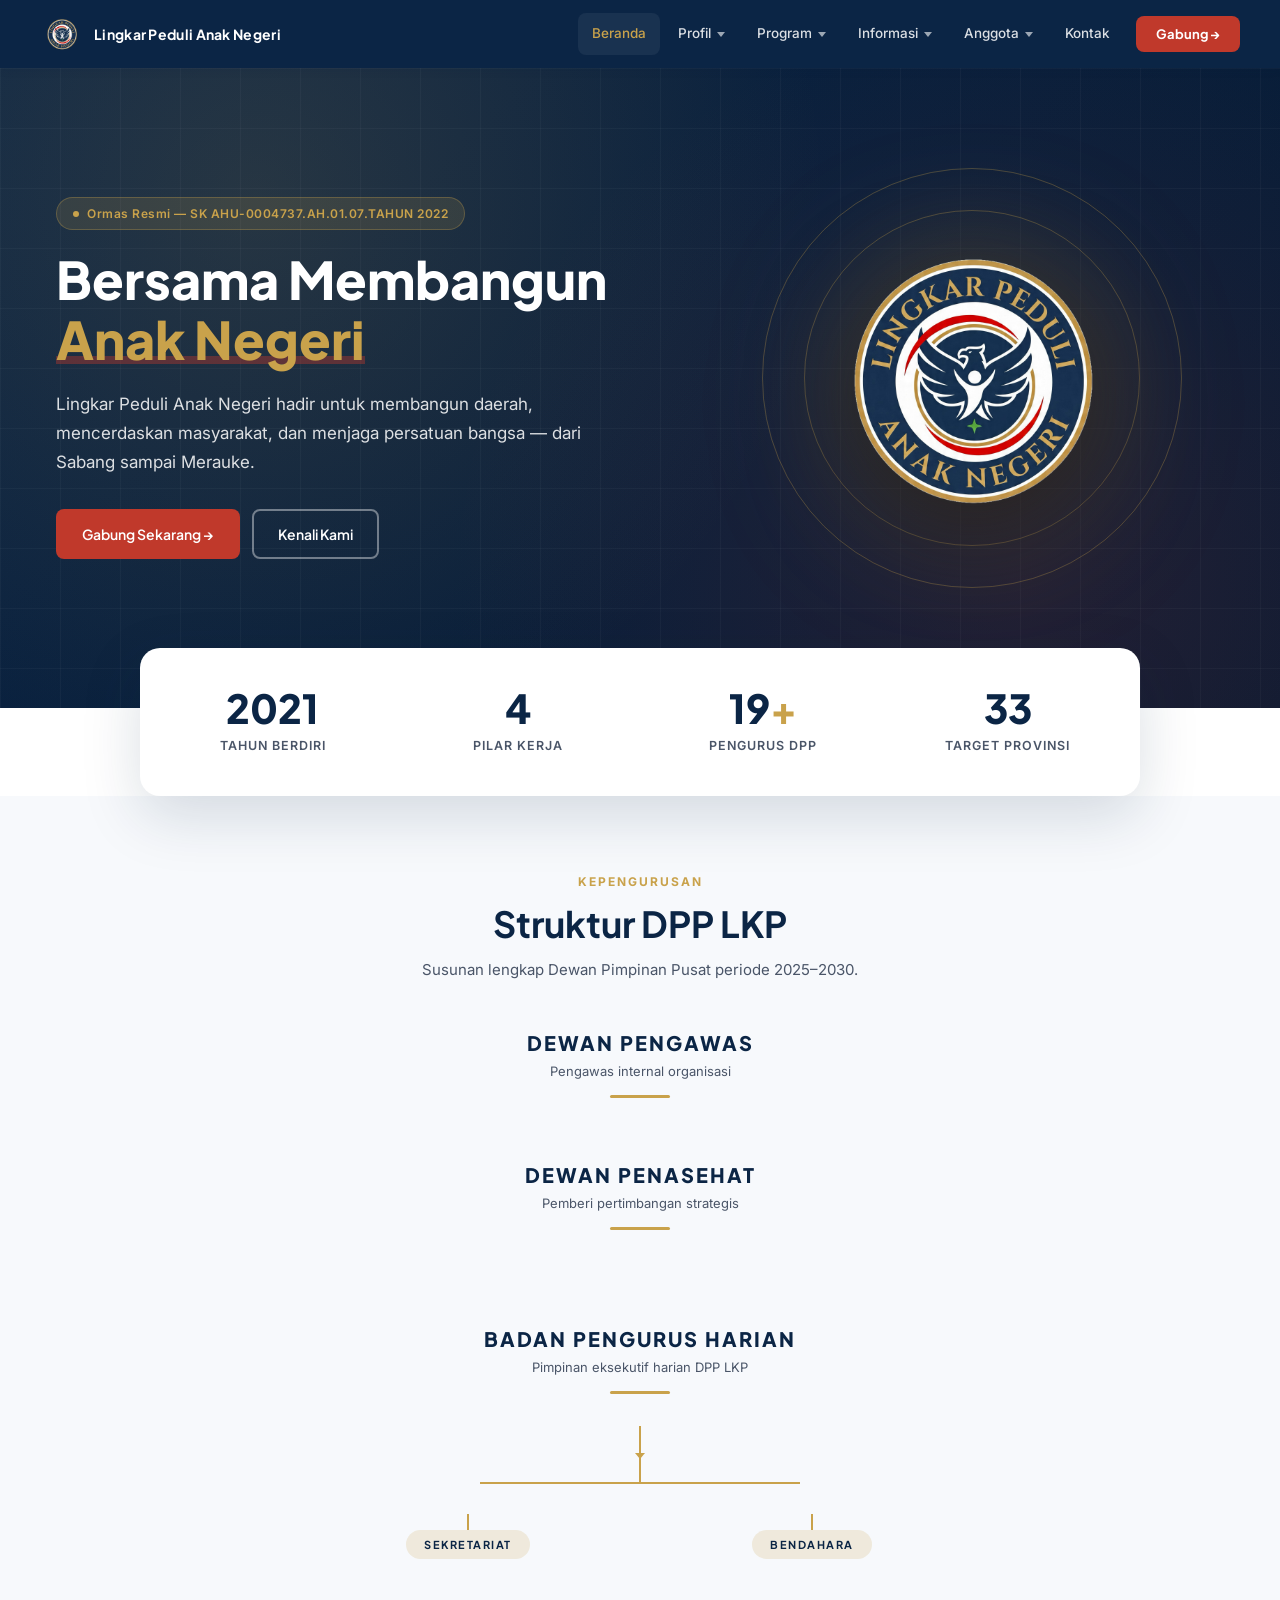
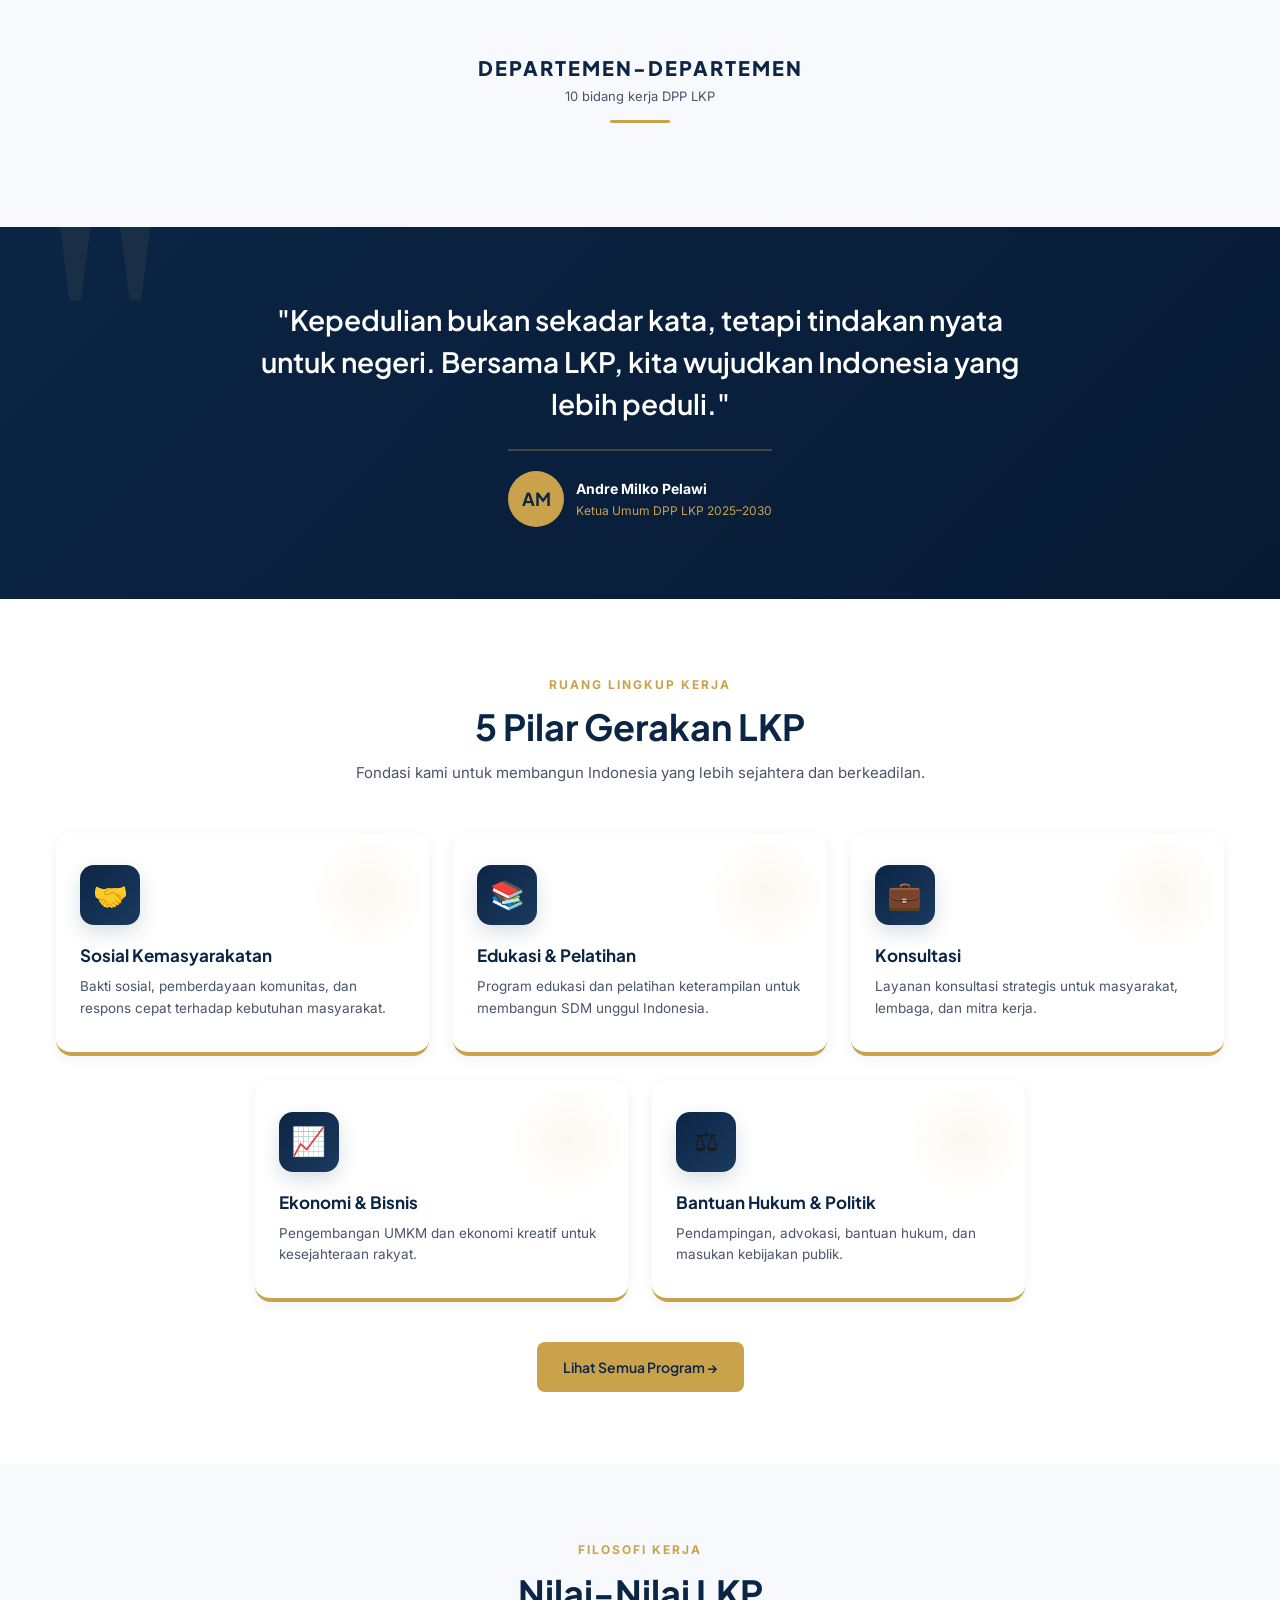
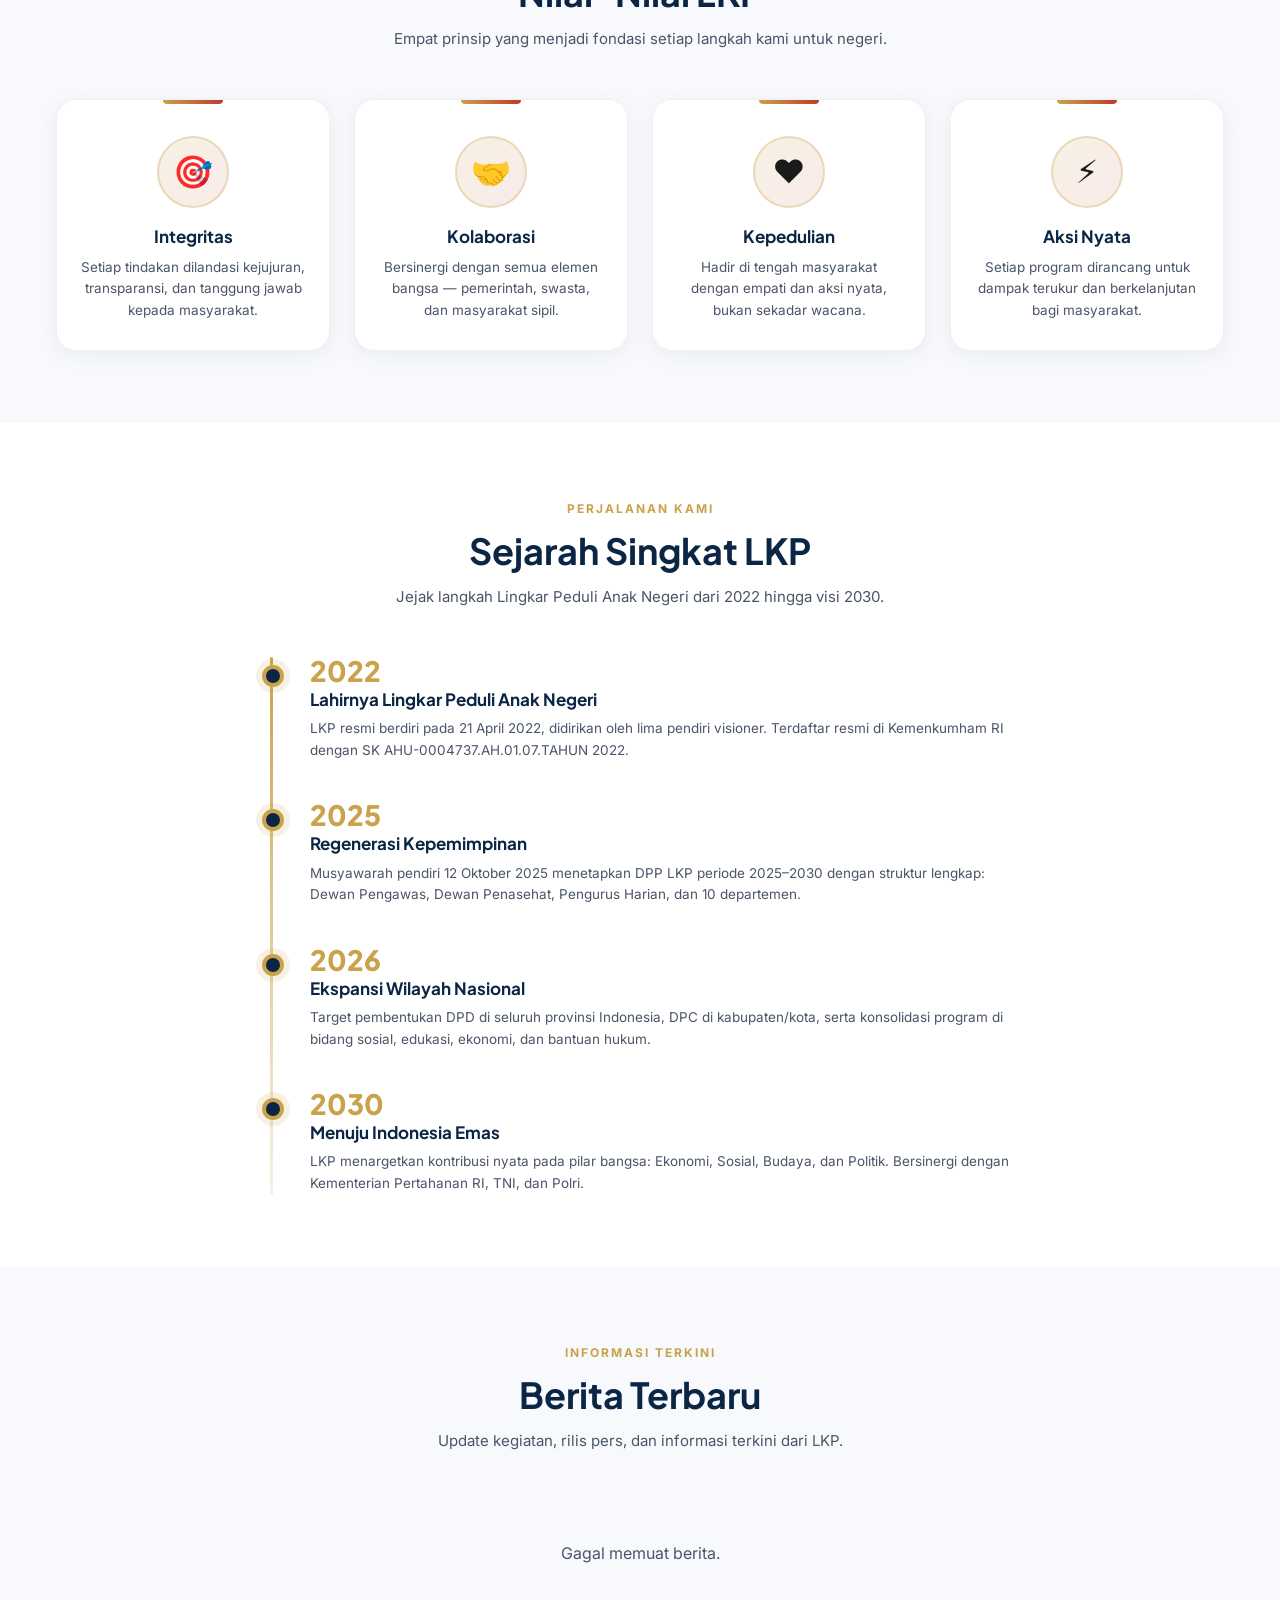
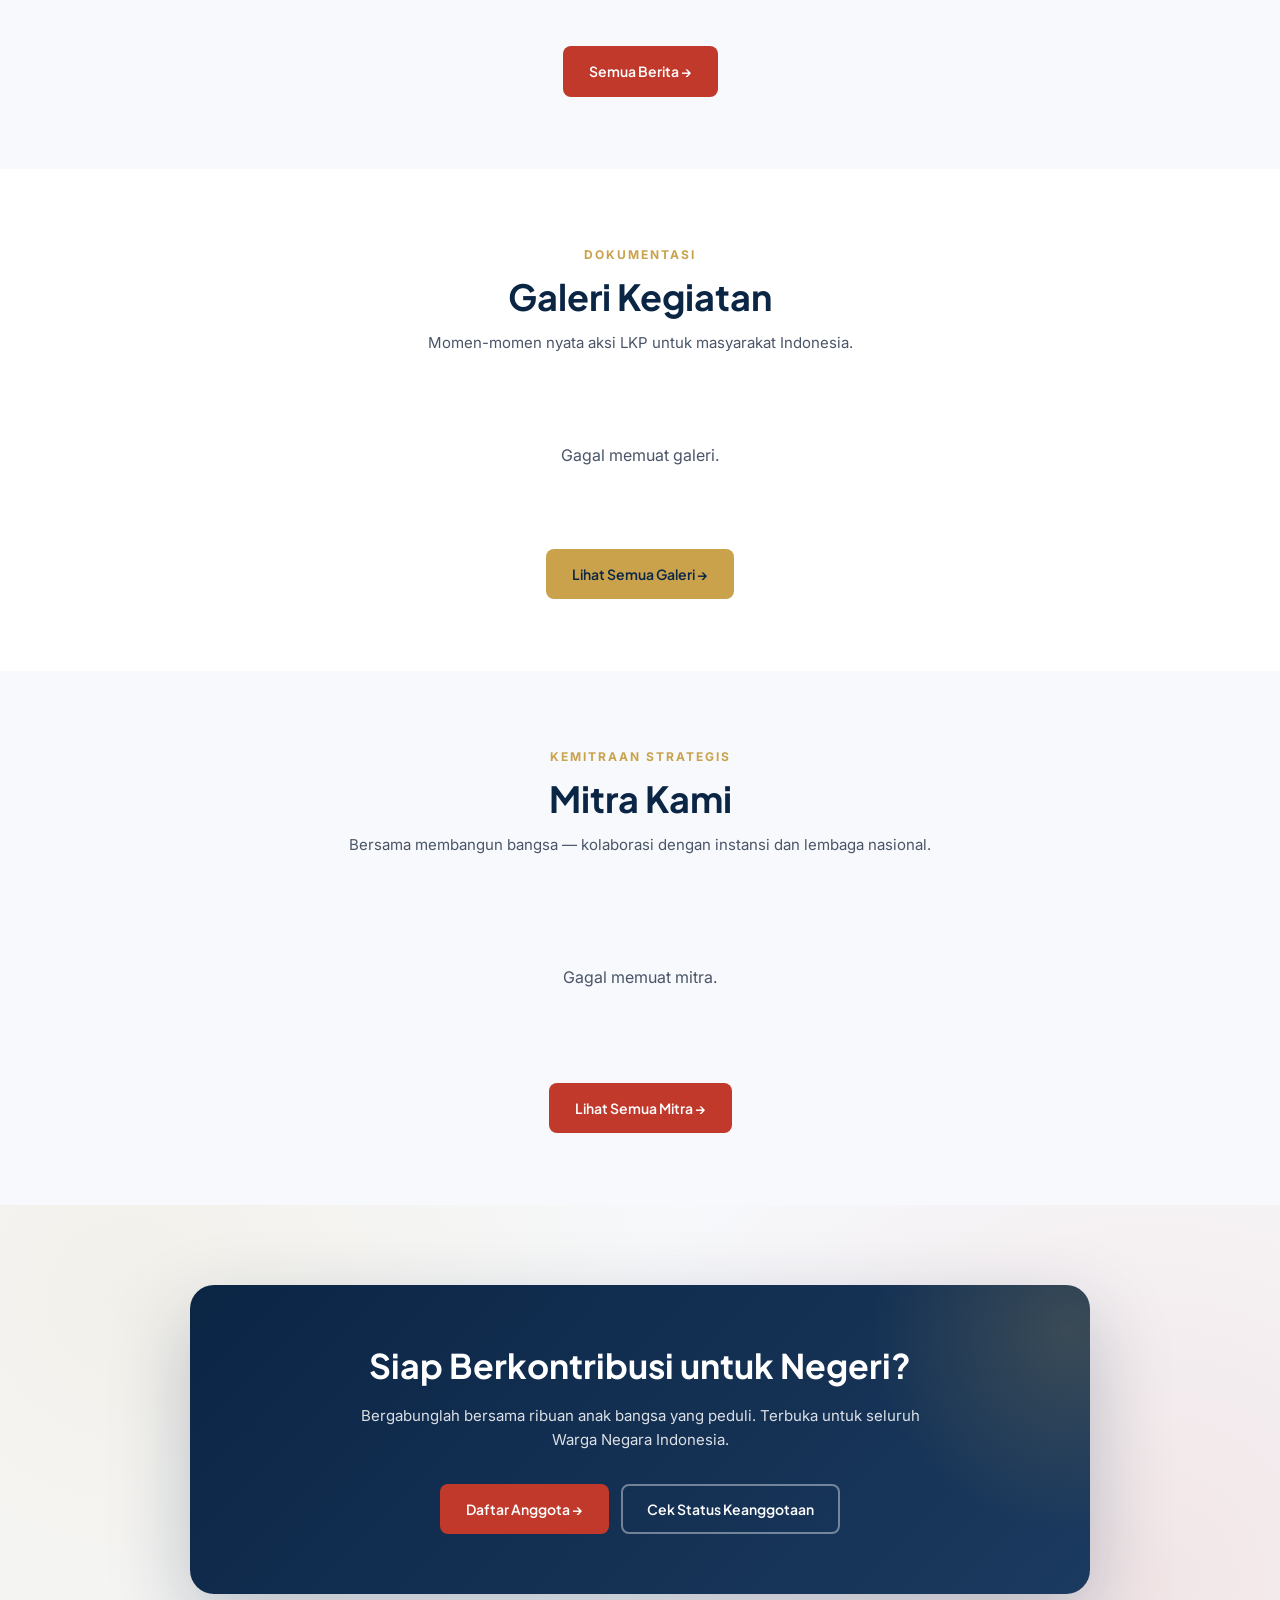
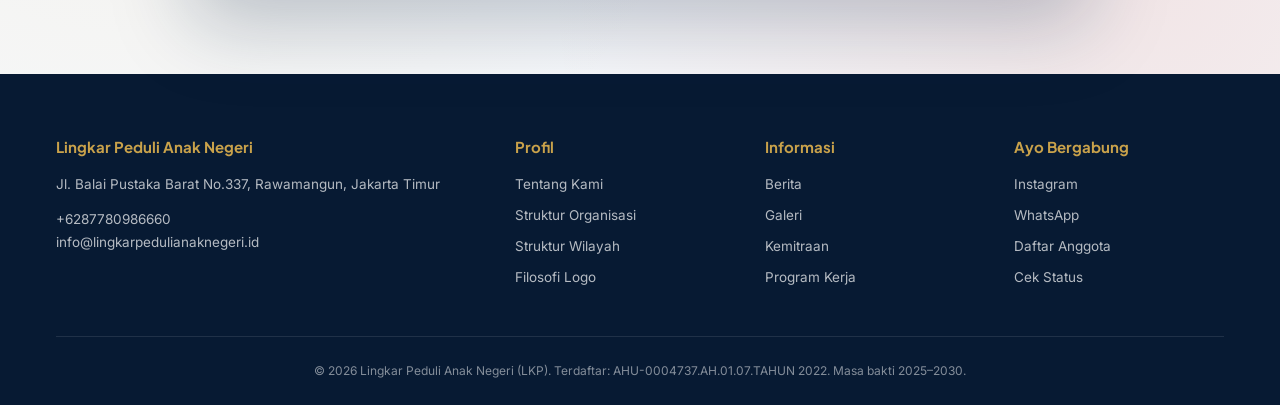
==== commit d7d6eddc: "Update index.html" ====
--- a/index.html
+++ b/index.html
@@ -19,9 +19,7 @@
   <link rel="stylesheet" href="assets/css/components.css">
   <link rel="stylesheet" href="assets/css/pages.css">
   <style>
-    /* ===== NAVBAR BRAND TEXT ===== */
-    .navbar__brand-text,
-    .navbar__brand-short {
+    .navbar__brand-text {
       color: #fff;
       font-family: var(--font-heading);
       font-weight: 700;
@@ -29,8 +27,6 @@
       letter-spacing: 0.3px;
       white-space: nowrap;
     }
-    .navbar__brand-text { display: inline; }
-    .navbar__brand-short { display: none; }
 
     /* ===== HERO ===== */
     .hero-new {
@@ -118,19 +114,10 @@
       max-width: 560px;
     }
     @media (max-width: 900px) { .hero-new__lead { margin: 0 auto 32px; } }
-    .hero-new__actions {
-      display: flex;
-      gap: 12px;
-      flex-wrap: wrap;
-    }
+    .hero-new__actions { display: flex; gap: 12px; flex-wrap: wrap; }
     @media (max-width: 900px) { .hero-new__actions { justify-content: center; } }
 
-    .hero-new__visual {
-      display: flex;
-      justify-content: center;
-      align-items: center;
-      position: relative;
-    }
+    .hero-new__visual { display: flex; justify-content: center; align-items: center; position: relative; }
     .hero-new__logo-wrap {
       position: relative;
       width: 100%;
@@ -208,11 +195,7 @@
     /* ===== SECTION GENERAL ===== */
     .sec { padding: 72px 0; }
     .sec--alt { background: var(--color-bg-alt); }
-    .sec-head {
-      text-align: center;
-      max-width: 640px;
-      margin: 0 auto 48px;
-    }
+    .sec-head { text-align: center; max-width: 640px; margin: 0 auto 48px; }
     .sec-head__eyebrow {
       display: inline-block;
       font-size: 12px;
@@ -222,257 +205,199 @@
       text-transform: uppercase;
       margin-bottom: 10px;
     }
-    .sec-head h2 {
-      font-size: clamp(24px, 3vw, 36px);
-      margin-bottom: 12px;
+    .sec-head h2 { font-size: clamp(24px, 3vw, 36px); margin-bottom: 12px; color: var(--color-primary); }
+    .sec-head p { color: var(--color-text-soft); font-size: 15px; line-height: 1.6; margin: 0; }
+
+    /* ===== STRUKTUR DPP (STATIS) ===== */
+    .dpp-block { margin-bottom: 64px; }
+    .dpp-block:last-child { margin-bottom: 0; }
+    .dpp-block__head {
+      text-align: center;
+      margin-bottom: 32px;
+      position: relative;
+      padding-bottom: 16px;
+    }
+    .dpp-block__head::after {
+      content: '';
+      position: absolute;
+      bottom: 0;
+      left: 50%;
+      transform: translateX(-50%);
+      width: 60px;
+      height: 3px;
+      background: var(--color-accent);
+      border-radius: 2px;
+    }
+    .dpp-block__head h3 {
+      font-family: var(--font-heading);
+      font-size: 20px;
       color: var(--color-primary);
-    }
-    .sec-head p {
-      color: var(--color-text-soft);
-      font-size: 15px;
-      line-height: 1.6;
-      margin: 0;
-    }
-
-    /* ===== ORG SLIDER (REVISED WITH PHOTOS) ===== */
-    .os-wrap { position: relative; max-width: 980px; margin: 0 auto; }
-    .os-viewport {
-      overflow: hidden;
+      margin: 0 0 6px;
+      text-transform: uppercase;
+      letter-spacing: 2px;
+      font-weight: 800;
+    }
+    .dpp-block__head p { color: var(--color-text-soft); font-size: 13px; margin: 0; }
+
+    /* Dewan Pengawas — 1 kartu featured */
+    .dpp-pengawas-wrap { max-width: 560px; margin: 0 auto; }
+    .dpp-card-featured {
+      background: #fff;
       border-radius: 20px;
-      background:
-        radial-gradient(circle at 100% 0%, rgba(201,162,75,0.06) 0%, transparent 50%),
-        radial-gradient(circle at 0% 100%, rgba(192,57,43,0.05) 0%, transparent 50%),
-        #fff;
-      box-shadow: 0 16px 50px rgba(11,37,69,0.10);
-      border: 1px solid rgba(226,232,240,0.8);
-      transition: height 500ms cubic-bezier(.4,0,.2,1);
-      position: relative;
-    }
-    .os-track {
-      display: flex;
-      align-items: flex-start;
-      transition: transform 500ms cubic-bezier(.4,0,.2,1);
-    }
-    .os-slide {
-      flex: 0 0 100%;
-      width: 100%;
-      padding: 48px 40px;
-      box-sizing: border-box;
-    }
-    @media (max-width: 600px) { .os-slide { padding: 32px 20px; } }
-
-    .os-nav {
-      position: absolute;
-      top: 50%;
-      transform: translateY(-50%);
-      width: 52px; height: 52px;
-      border-radius: 50%;
-      background: var(--color-navy);
-      color: #fff;
-      border: 2px solid var(--color-accent);
-      font-size: 24px;
-      cursor: pointer;
-      display: flex;
-      align-items: center;
-      justify-content: center;
-      transition: all 220ms ease;
-      z-index: 5;
-      box-shadow: 0 10px 28px rgba(11,37,69,0.28);
-      line-height: 1;
-      padding: 0;
-      padding-bottom: 3px;
-    }
-    .os-nav:hover:not(:disabled) {
-      background: var(--color-accent);
-      color: var(--color-navy);
-      transform: translateY(-50%) scale(1.1);
-    }
-    .os-nav:disabled { opacity: 0.28; cursor: not-allowed; }
-    .os-nav--prev { left: -26px; }
-    .os-nav--next { right: -26px; }
-    @media (max-width: 1000px) {
-      .os-nav--prev { left: 8px; }
-      .os-nav--next { right: 8px; }
-    }
-
-    .os-dots {
-      display: flex;
-      justify-content: center;
-      align-items: center;
-      gap: 10px;
-      margin-top: 26px;
-    }
-    .os-dot {
-      width: 10px; height: 10px;
-      border-radius: 50%;
-      border: none;
-      background: rgba(11,37,69,0.18);
-      cursor: pointer;
-      transition: all 260ms cubic-bezier(.4,0,.2,1);
-      padding: 0;
-    }
-    .os-dot.is-active {
-      background: var(--color-accent);
-      width: 36px;
-      border-radius: 999px;
-      box-shadow: 0 0 0 4px rgba(201,162,75,0.15);
-    }
-    .os-hint {
-      text-align: center;
-      margin-top: 12px;
-      font-size: 12px;
-      color: var(--color-text-soft);
-      letter-spacing: 0.8px;
-      text-transform: uppercase;
-      font-weight: 700;
-    }
-
-    /* Slide 1: Dewan */
-    .os-dewan {
-      display: grid;
-      grid-template-columns: 1fr 1.3fr;
-      gap: 32px;
-      align-items: start;
-    }
-    @media (max-width: 700px) { .os-dewan { grid-template-columns: 1fr; } }
-    .os-panel {
-      background: linear-gradient(180deg, #FFFDF7 0%, #fff 100%);
-      border: 2px dashed var(--color-accent);
-      border-radius: 18px;
-      padding: 24px 22px;
-      height: 100%;
-      box-sizing: border-box;
-    }
-    .os-panel__header {
-      display: flex;
-      align-items: center;
-      gap: 10px;
-      justify-content: center;
-      padding-bottom: 14px;
-      margin-bottom: 18px;
-      border-bottom: 1px dashed rgba(201,162,75,0.4);
-    }
-    .os-panel__icon {
-      width: 32px; height: 32px;
-      border-radius: 50%;
-      background: var(--color-navy);
-      color: var(--color-accent);
-      display: flex;
-      align-items: center;
-      justify-content: center;
-      font-size: 15px;
-    }
-    .os-panel__label {
-      font-family: var(--font-heading);
-      font-size: 12px;
-      font-weight: 700;
-      letter-spacing: 1.5px;
-      text-transform: uppercase;
-      color: var(--color-primary);
-    }
-    .os-panel__list { display: flex; flex-direction: column; gap: 12px; }
-
-    /* Person card with photo support */
-    .os-pcard {
-      background: #fff;
-      border: 1.5px solid rgba(201,162,75,0.25);
-      border-radius: 14px;
-      padding: 16px;
-      text-align: center;
-      transition: all 220ms ease;
-      display: flex;
-      flex-direction: column;
-      align-items: center;
-      gap: 10px;
-    }
-    .os-pcard:hover {
-      border-color: var(--color-accent);
-      transform: translateY(-3px);
-      box-shadow: 0 10px 24px rgba(11,37,69,0.10);
-    }
-    .os-pcard--featured { padding: 20px; }
-
-    .os-photo {
+      padding: 28px 32px;
+      box-shadow: 0 12px 40px rgba(11,37,69,0.10);
+      border-top: 5px solid var(--color-accent);
+      display: flex;
+      align-items: center;
+      gap: 24px;
+      transition: all 300ms ease;
+    }
+    @media (max-width: 600px) {
+      .dpp-card-featured { flex-direction: column; text-align: center; padding: 24px; }
+    }
+    .dpp-card-featured:hover {
+      transform: translateY(-4px);
+      box-shadow: 0 20px 50px rgba(11,37,69,0.15);
+    }
+    .dpp-photo-xl {
+      width: 130px; height: 130px;
       border-radius: 50%;
       object-fit: cover;
-      display: block;
       flex-shrink: 0;
+      box-shadow: 0 0 0 5px rgba(201,162,75,0.2);
       background: var(--color-bg-alt);
     }
-    .os-photo--sm { width: 56px; height: 56px; }
-    .os-photo--md { width: 72px; height: 72px; }
-    .os-photo--lg {
-      width: 100px; height: 100px;
-      box-shadow: 0 0 0 4px rgba(201,162,75,0.25);
-    }
-    .os-photo--xl {
+    .dpp-initial-xl {
       width: 130px; height: 130px;
-      box-shadow: 0 0 0 6px rgba(201,162,75,0.3), 0 12px 32px rgba(11,37,69,0.25);
-    }
-
-    .os-initial {
       border-radius: 50%;
-      background: var(--color-navy);
+      background: linear-gradient(135deg, var(--color-navy) 0%, var(--color-navy-soft) 100%);
       color: var(--color-accent);
       display: flex;
       align-items: center;
       justify-content: center;
       font-family: var(--font-heading);
-      font-weight: 700;
+      font-weight: 800;
+      font-size: 40px;
       flex-shrink: 0;
-    }
-    .os-initial--sm { width: 56px; height: 56px; font-size: 16px; }
-    .os-initial--md { width: 72px; height: 72px; font-size: 20px; }
-    .os-initial--lg { width: 100px; height: 100px; font-size: 26px; background: var(--color-navy-soft); }
-    .os-initial--xl { width: 130px; height: 130px; font-size: 36px; background: var(--color-accent); color: var(--color-navy); }
-
-    .os-name {
-      font-family: var(--font-heading);
+      box-shadow: 0 0 0 5px rgba(201,162,75,0.2);
+    }
+    .dpp-card-featured__text { flex: 1; min-width: 0; }
+    .dpp-card-featured__name {
+      font-family: var(--font-heading);
+      font-size: 20px;
       font-weight: 700;
       color: var(--color-primary);
-      font-size: 13.5px;
+      margin: 0 0 8px;
+      line-height: 1.3;
+    }
+    .dpp-card-featured__role {
+      display: inline-block;
+      background: rgba(201,162,75,0.15);
+      color: var(--color-accent);
+      padding: 5px 16px;
+      border-radius: 999px;
+      font-size: 11px;
+      font-weight: 700;
+      letter-spacing: 1.2px;
+      text-transform: uppercase;
+    }
+
+    /* Dewan Penasehat — 3 kartu horizontal */
+    .dpp-penasehat-grid {
+      display: grid;
+      grid-template-columns: repeat(3, 1fr);
+      gap: 20px;
+      max-width: 900px;
+      margin: 0 auto;
+    }
+    @media (max-width: 700px) { .dpp-penasehat-grid { grid-template-columns: 1fr; max-width: 400px; } }
+    .dpp-card-mini {
+      background: #fff;
+      border-radius: 16px;
+      padding: 24px 16px;
+      text-align: center;
+      box-shadow: 0 4px 16px rgba(11,37,69,0.06);
+      border-top: 3px solid var(--color-navy-soft);
+      transition: all 250ms ease;
+      display: flex;
+      flex-direction: column;
+      align-items: center;
+      gap: 12px;
+    }
+    .dpp-card-mini:hover {
+      transform: translateY(-4px);
+      box-shadow: 0 14px 32px rgba(11,37,69,0.12);
+      border-top-color: var(--color-accent);
+    }
+    .dpp-initial-sm {
+      width: 72px; height: 72px;
+      border-radius: 50%;
+      background: var(--color-navy-soft);
+      color: var(--color-accent);
+      display: flex;
+      align-items: center;
+      justify-content: center;
+      font-family: var(--font-heading);
+      font-weight: 700;
+      font-size: 20px;
+    }
+    .dpp-card-mini__name {
+      font-family: var(--font-heading);
+      font-size: 14px;
+      font-weight: 700;
+      color: var(--color-primary);
+      margin: 0;
       line-height: 1.35;
-      margin: 0;
-    }
-    .os-role {
-      font-size: 11.5px;
-      color: var(--color-accent);
-      font-weight: 600;
-      letter-spacing: 0.3px;
-      margin: 0;
-      text-transform: uppercase;
-    }
-
-    /* Slide 2: BPH */
-    .os-bph {
+    }
+    .dpp-card-mini__role { font-size: 11px; color: var(--color-text-soft); margin: 0; letter-spacing: 0.3px; }
+
+    /* BPH */
+    .dpp-bph {
       display: flex;
       flex-direction: column;
       align-items: center;
       gap: 0;
-    }
-    .os-hero-card {
+      max-width: 720px;
+      margin: 0 auto;
+    }
+    .dpp-hero-card {
       background: linear-gradient(135deg, var(--color-navy) 0%, var(--color-navy-soft) 100%);
       border: 3px solid var(--color-accent);
       border-radius: 20px;
       padding: 28px 40px;
-      text-align: center;
-      min-width: 320px;
-      box-shadow: 0 16px 40px rgba(11,37,69,0.28), 0 0 0 6px rgba(201,162,75,0.08);
-      display: flex;
-      flex-direction: column;
-      align-items: center;
-      gap: 12px;
-    }
-    .os-hero-card .os-name {
-      color: #fff;
-      font-size: 19px;
-    }
-    .os-hero-card .os-role {
-      color: var(--color-accent);
-      font-size: 11px;
-      letter-spacing: 1.5px;
-    }
-    .os-hero-card .os-badge {
+      display: flex;
+      align-items: center;
+      gap: 24px;
+      box-shadow: 0 16px 40px rgba(11,37,69,0.25), 0 0 0 6px rgba(201,162,75,0.08);
+      min-width: 420px;
+    }
+    @media (max-width: 600px) {
+      .dpp-hero-card { flex-direction: column; text-align: center; min-width: 0; padding: 24px; width: 100%; }
+    }
+    .dpp-photo-lg {
+      width: 110px; height: 110px;
+      border-radius: 50%;
+      object-fit: cover;
+      flex-shrink: 0;
+      box-shadow: 0 0 0 5px rgba(201,162,75,0.3);
+      background: var(--color-bg-alt);
+    }
+    .dpp-initial-lg {
+      width: 110px; height: 110px;
+      border-radius: 50%;
+      background: var(--color-accent);
+      color: var(--color-navy);
+      display: flex;
+      align-items: center;
+      justify-content: center;
+      font-family: var(--font-heading);
+      font-weight: 800;
+      font-size: 32px;
+      flex-shrink: 0;
+      box-shadow: 0 0 0 5px rgba(201,162,75,0.3);
+    }
+    .dpp-hero-card__text { flex: 1; }
+    .dpp-hero-card__badge {
       display: inline-block;
       background: var(--color-accent);
       color: var(--color-navy);
@@ -480,21 +405,37 @@
       font-weight: 800;
       font-size: 10px;
       letter-spacing: 1.8px;
-      padding: 4px 16px;
+      padding: 4px 14px;
       border-radius: 999px;
+      margin-bottom: 10px;
       text-transform: uppercase;
     }
-
-    .os-connector {
+    .dpp-hero-card__name {
+      font-family: var(--font-heading);
+      font-size: 20px;
+      font-weight: 700;
+      color: #fff;
+      margin: 0 0 6px;
+    }
+    .dpp-hero-card__role {
+      font-size: 11px;
+      color: var(--color-accent);
+      font-weight: 600;
+      letter-spacing: 1.5px;
+      text-transform: uppercase;
+      margin: 0;
+    }
+
+    .dpp-connector {
       width: 2px;
-      height: 24px;
-      background: linear-gradient(180deg, var(--color-accent), rgba(201,162,75,0.3));
+      height: 28px;
+      background: var(--color-accent);
       position: relative;
     }
-    .os-connector::after {
+    .dpp-connector::after {
       content: '';
       position: absolute;
-      bottom: -4px;
+      bottom: -5px;
       left: 50%;
       transform: translateX(-50%);
       border-left: 5px solid transparent;
@@ -502,79 +443,111 @@
       border-top: 6px solid var(--color-accent);
     }
 
-    .os-deputy-card {
+    .dpp-deputy-card {
       background: #fff;
       border: 2px solid var(--color-navy-soft);
-      border-radius: 16px;
-      padding: 20px 32px;
-      text-align: center;
-      min-width: 280px;
-      display: flex;
-      flex-direction: column;
-      align-items: center;
-      gap: 10px;
+      border-radius: 18px;
+      padding: 24px 32px;
+      display: flex;
+      align-items: center;
+      gap: 20px;
       box-shadow: 0 8px 24px rgba(11,37,69,0.10);
-      transition: all 220ms ease;
-    }
-    .os-deputy-card:hover {
-      border-color: var(--color-accent);
-      transform: translateY(-3px);
-      box-shadow: 0 14px 32px rgba(11,37,69,0.15);
-    }
-
-    .os-fork {
+      min-width: 380px;
+    }
+    @media (max-width: 600px) {
+      .dpp-deputy-card { flex-direction: column; text-align: center; min-width: 0; width: 100%; }
+    }
+    .dpp-photo-md {
+      width: 90px; height: 90px;
+      border-radius: 50%;
+      object-fit: cover;
+      flex-shrink: 0;
+      box-shadow: 0 0 0 4px rgba(201,162,75,0.2);
+      background: var(--color-bg-alt);
+    }
+    .dpp-initial-md {
+      width: 90px; height: 90px;
+      border-radius: 50%;
+      background: var(--color-navy-soft);
+      color: var(--color-accent);
+      display: flex;
+      align-items: center;
+      justify-content: center;
+      font-family: var(--font-heading);
+      font-weight: 700;
+      font-size: 26px;
+      flex-shrink: 0;
+      box-shadow: 0 0 0 4px rgba(201,162,75,0.2);
+    }
+    .dpp-deputy-card__name {
+      font-family: var(--font-heading);
+      font-size: 17px;
+      font-weight: 700;
+      color: var(--color-primary);
+      margin: 0 0 4px;
+    }
+    .dpp-deputy-card__role {
+      font-size: 11px;
+      color: var(--color-accent);
+      font-weight: 600;
+      letter-spacing: 1.2px;
+      text-transform: uppercase;
+      margin: 0;
+    }
+
+    .dpp-fork {
       display: grid;
       grid-template-columns: 1fr 1fr;
-      gap: 32px;
+      gap: 48px;
       width: 100%;
-      max-width: 720px;
-      margin-top: 24px;
+      max-width: 640px;
+      margin-top: 28px;
       position: relative;
-      padding-top: 24px;
-    }
-    .os-fork::before {
+      padding-top: 32px;
+    }
+    .dpp-fork::before {
       content: '';
       position: absolute;
       top: 0;
       left: 25%;
       right: 25%;
       height: 2px;
-      background: linear-gradient(90deg, rgba(201,162,75,0.3), var(--color-accent), rgba(201,162,75,0.3));
-    }
-    .os-fork::after {
+      background: var(--color-accent);
+    }
+    .dpp-fork::after {
       content: '';
       position: absolute;
-      top: -24px;
+      top: -28px;
       left: 50%;
       transform: translateX(-50%);
       width: 2px;
-      height: 24px;
+      height: 28px;
       background: var(--color-accent);
     }
     @media (max-width: 600px) {
-      .os-fork { grid-template-columns: 1fr; gap: 20px; padding-top: 0; }
-      .os-fork::before, .os-fork::after { display: none; }
-    }
-    .os-fork__col {
+      .dpp-fork { grid-template-columns: 1fr; gap: 24px; padding-top: 0; }
+      .dpp-fork::before, .dpp-fork::after { display: none; }
+    }
+    .dpp-fork__col {
       display: flex;
       flex-direction: column;
       align-items: center;
-      gap: 10px;
+      gap: 12px;
+      padding-top: 16px;
       position: relative;
-      padding-top: 14px;
-    }
-    .os-fork__col::before {
+    }
+    .dpp-fork__col::before {
       content: '';
       position: absolute;
       top: 0;
       left: 50%;
       transform: translateX(-50%);
       width: 2px;
-      height: 14px;
+      height: 16px;
       background: var(--color-accent);
     }
-    @media (max-width: 600px) { .os-fork__col::before { display: none; } }
-    .os-fork__label {
+    @media (max-width: 600px) { .dpp-fork__col::before { display: none; } }
+    .dpp-fork__label {
       display: inline-block;
       font-family: var(--font-heading);
       font-size: 11px;
@@ -585,7 +558,114 @@
       background: rgba(201,162,75,0.18);
       padding: 6px 18px;
       border-radius: 999px;
-      margin-bottom: 4px;
+      margin-bottom: 8px;
+    }
+    .dpp-mini-card {
+      background: #fff;
+      border: 2px solid var(--color-border);
+      border-radius: 14px;
+      padding: 16px 20px;
+      text-align: center;
+      width: 100%;
+      max-width: 240px;
+      display: flex;
+      flex-direction: column;
+      align-items: center;
+      gap: 8px;
+      transition: all 220ms ease;
+    }
+    .dpp-mini-card:hover {
+      border-color: var(--color-accent);
+      transform: translateY(-3px);
+      box-shadow: 0 10px 24px rgba(11,37,69,0.08);
+    }
+    .dpp-initial-xs {
+      width: 56px; height: 56px;
+      border-radius: 50%;
+      background: var(--color-navy-soft);
+      color: var(--color-accent);
+      display: flex;
+      align-items: center;
+      justify-content: center;
+      font-family: var(--font-heading);
+      font-weight: 700;
+      font-size: 16px;
+    }
+    .dpp-photo-xs {
+      width: 56px; height: 56px;
+      border-radius: 50%;
+      object-fit: cover;
+      flex-shrink: 0;
+      box-shadow: 0 0 0 3px rgba(201,162,75,0.2);
+      background: var(--color-bg-alt);
+    }
+    .dpp-mini-card--photo {
+      border-color: rgba(201,162,75,0.35);
+      background: linear-gradient(180deg, #FFFDF7 0%, #fff 100%);
+    }
+    .dpp-mini-card__name {
+      font-family: var(--font-heading);
+      font-size: 13px;
+      font-weight: 700;
+      color: var(--color-primary);
+      margin: 0;
+      line-height: 1.35;
+    }
+    .dpp-mini-card__role {
+      font-size: 10.5px;
+      color: var(--color-accent);
+      font-weight: 600;
+      margin: 0;
+      text-transform: uppercase;
+      letter-spacing: 0.3px;
+    }
+
+    .dpp-dept-grid {
+      display: grid;
+      grid-template-columns: repeat(5, 1fr);
+      gap: 16px;
+      max-width: 1080px;
+      margin: 0 auto;
+    }
+    @media (max-width: 900px) { .dpp-dept-grid { grid-template-columns: repeat(3, 1fr); } }
+    @media (max-width: 600px) { .dpp-dept-grid { grid-template-columns: repeat(2, 1fr); } }
+    .dpp-dept-card {
+      background: #fff;
+      border-radius: 14px;
+      padding: 20px 14px;
+      text-align: center;
+      box-shadow: 0 3px 12px rgba(11,37,69,0.06);
+      border-top: 3px solid var(--color-accent);
+      transition: all 250ms ease;
+      display: flex;
+      flex-direction: column;
+      align-items: center;
+      gap: 10px;
+      min-height: 180px;
+    }
+    .dpp-dept-card:hover {
+      transform: translateY(-5px);
+      box-shadow: 0 14px 32px rgba(11,37,69,0.12);
+    }
+    .dpp-dept-card__icon { font-size: 30px; line-height: 1; }
+    .dpp-dept-card__name {
+      font-family: var(--font-heading);
+      font-size: 12px;
+      font-weight: 700;
+      color: var(--color-primary);
+      margin: 0;
+      line-height: 1.35;
+      flex: 1;
+    }
+    .dpp-dept-card__ketua {
+      font-size: 10.5px;
+      color: var(--color-accent);
+      font-weight: 600;
+      margin: 0;
+      padding-top: 8px;
+      border-top: 1px dashed var(--color-border);
+      width: 100%;
+      letter-spacing: 0.3px;
     }
 
     /* ===== 5 PILAR ===== */
@@ -599,16 +679,13 @@
     .pilar-card:nth-child(5) { grid-column: 4 / span 2; }
     @media (max-width: 900px) {
       .pilar-grid { grid-template-columns: repeat(2, 1fr); }
-      .pilar-card,
-      .pilar-card:nth-child(4),
-      .pilar-card:nth-child(5) { grid-column: auto; }
+      .pilar-card, .pilar-card:nth-child(4), .pilar-card:nth-child(5) { grid-column: auto; }
     }
     @media (max-width: 600px) { .pilar-grid { grid-template-columns: 1fr; } }
     .pilar-card {
       background: #fff;
       border-radius: 16px;
       padding: 32px 24px;
-      text-align: left;
       box-shadow: 0 3px 14px rgba(11,37,69,0.06);
       border-bottom: 4px solid var(--color-accent);
       transition: all 280ms cubic-bezier(.4,0,.2,1);
@@ -643,12 +720,8 @@
     .pilar-card h3 { font-size: 17px; margin-bottom: 10px; color: var(--color-primary); }
     .pilar-card p { color: var(--color-text-soft); font-size: 13.5px; line-height: 1.6; margin: 0; }
 
-    /* ===== NILAI-NILAI ===== */
-    .nilai-grid {
-      display: grid;
-      grid-template-columns: repeat(4, 1fr);
-      gap: 24px;
-    }
+    /* ===== NILAI ===== */
+    .nilai-grid { display: grid; grid-template-columns: repeat(4, 1fr); gap: 24px; }
     @media (max-width: 900px) { .nilai-grid { grid-template-columns: repeat(2, 1fr); } }
     @media (max-width: 500px) { .nilai-grid { grid-template-columns: 1fr; } }
     .nilai-card {
@@ -690,7 +763,7 @@
     .nilai-card h3 { font-size: 17px; color: var(--color-primary); margin-bottom: 10px; font-weight: 700; }
     .nilai-card p { color: var(--color-text-soft); font-size: 13.5px; line-height: 1.6; margin: 0; }
 
-    /* ===== TIMELINE SEJARAH ===== */
+    /* ===== TIMELINE ===== */
     .timeline-new {
       position: relative;
       max-width: 780px;
@@ -709,10 +782,7 @@
       .timeline-new { padding-left: 40px; }
       .timeline-new::before { left: 12px; }
     }
-    .tl-item {
-      position: relative;
-      padding-bottom: 40px;
-    }
+    .tl-item { position: relative; padding-bottom: 40px; }
     .tl-item:last-child { padding-bottom: 0; }
     .tl-item::before {
       content: '';
@@ -742,19 +812,10 @@
       color: var(--color-primary);
       margin: 0 0 8px;
     }
-    .tl-item__desc {
-      color: var(--color-text-soft);
-      font-size: 13.5px;
-      line-height: 1.6;
-      margin: 0;
-    }
-
-    /* ===== BERITA PREVIEW ===== */
-    .berita-preview {
-      display: grid;
-      grid-template-columns: repeat(3, 1fr);
-      gap: 24px;
-    }
+    .tl-item__desc { color: var(--color-text-soft); font-size: 13.5px; line-height: 1.6; margin: 0; }
+
+    /* ===== BERITA ===== */
+    .berita-preview { display: grid; grid-template-columns: repeat(3, 1fr); gap: 24px; }
     @media (max-width: 900px) { .berita-preview { grid-template-columns: 1fr; } }
     .berita-prev {
       background: #fff;
@@ -776,7 +837,7 @@
     .berita-prev__ringkas { color: var(--color-text-soft); font-size: 13px; line-height: 1.6; flex: 1; margin: 0 0 14px; }
     .berita-prev__cta { color: var(--color-cta); font-weight: 600; font-size: 13px; }
 
-    /* ===== GALERI PREVIEW ===== */
+    /* ===== GALERI ===== */
     .galeri-prev { display: grid; grid-template-columns: repeat(3, 1fr); gap: 16px; }
     @media (max-width: 700px) { .galeri-prev { grid-template-columns: 1fr 1fr; } }
     .galeri-prev__item {
@@ -805,7 +866,7 @@
     .galeri-prev__title { font-size: 13px; font-weight: 700; font-family: var(--font-heading); margin: 0; line-height: 1.3; color: #fff; }
     .galeri-prev__date { font-size: 11px; color: rgba(255,255,255,0.75); margin: 4px 0 0; }
 
-    /* ===== MITRA STRIP ===== */
+    /* ===== MITRA ===== */
     .mitra-strip { display: flex; flex-wrap: wrap; justify-content: center; gap: 16px; align-items: center; padding: 20px 0; }
     .mitra-strip__item {
       background: #fff;
@@ -915,9 +976,8 @@
     "alternateName": "LKP",
     "url": "https://lingkarpedulianaknegeri.id",
     "logo": "https://lingkarpedulianaknegeri.id/assets/img/logo-lkp.png",
-    "image": "https://lingkarpedulianaknegeri.id/assets/img/logo-lkp.png",
     "foundingDate": "2022-04-21",
-    "description": "Organisasi Kemasyarakatan penggerak kepedulian terhadap NKRI. Bergerak di bidang sosial, edukasi, konsultasi, ekonomi, dan bantuan hukum untuk masyarakat Indonesia.",
+    "description": "Organisasi Kemasyarakatan penggerak kepedulian terhadap NKRI.",
     "address": {
       "@type": "PostalAddress",
       "streetAddress": "Jl. Balai Pustaka Barat No.337",
@@ -928,8 +988,7 @@
     "contactPoint": {
       "@type": "ContactPoint",
       "telephone": "+62-877-8098-6660",
-      "contactType": "customer service",
-      "availableLanguage": ["Indonesian", "id"]
+      "contactType": "customer service"
     },
     "sameAs": ["https://instagram.com/lingkarpedulianaknegeri"],
     "identifier": "AHU-0004737.AH.01.07.TAHUN 2022"
@@ -967,89 +1026,81 @@
   <div class="container" style="padding:0 24px;">
     <div class="stats-band">
       <div class="stat-item">
-        <div class="stat-item__num" data-count="2022">0</div>
+        <div class="stat-item__num" data-count="2022">2022</div>
         <div class="stat-item__label">Tahun Berdiri</div>
       </div>
       <div class="stat-item">
-        <div class="stat-item__num" data-count="5">0</div>
+        <div class="stat-item__num" data-count="5">5</div>
         <div class="stat-item__label">Pilar Kerja</div>
       </div>
       <div class="stat-item">
-        <div class="stat-item__num" data-count="20"><span>+</span></div>
+        <div class="stat-item__num" data-count="20">20<span>+</span></div>
         <div class="stat-item__label">Pengurus DPP</div>
       </div>
       <div class="stat-item">
-        <div class="stat-item__num" data-count="34">0</div>
+        <div class="stat-item__num" data-count="34">34</div>
         <div class="stat-item__label">Target Provinsi</div>
       </div>
     </div>
   </div>
 
-  <!-- STRUKTUR ORGANISASI SLIDER -->
-  <section class="sec">
+  <!-- STRUKTUR DPP -->
+  <section class="sec sec--alt">
     <div class="container">
       <div class="sec-head">
         <span class="sec-head__eyebrow">Kepengurusan</span>
         <h2>Struktur DPP LKP</h2>
-        <p>Dewan Pengawas, Dewan Penasehat, dan Badan Pengurus Harian periode 2025–2030.</p>
-      </div>
-
-      <div class="os-wrap">
-        <button class="os-nav os-nav--prev" id="osPrev" aria-label="Sebelumnya" disabled>‹</button>
-        <button class="os-nav os-nav--next" id="osNext" aria-label="Berikutnya">›</button>
-
-        <div class="os-viewport" id="osViewport">
-          <div class="os-track" id="osTrack">
-
-            <div class="os-slide">
-              <div class="os-dewan">
-                <div class="os-panel">
-                  <div class="os-panel__header">
-                    <span class="os-panel__icon">🛡️</span>
-                    <span class="os-panel__label">Dewan Pengawas</span>
-                  </div>
-                  <div class="os-panel__list" id="osPengawas">
-                    <div class="loading-mini">Memuat...</div>
-                  </div>
-                </div>
-                <div class="os-panel">
-                  <div class="os-panel__header">
-                    <span class="os-panel__icon">💡</span>
-                    <span class="os-panel__label">Dewan Penasehat</span>
-                  </div>
-                  <div class="os-panel__list" id="osPenasehat">
-                    <div class="loading-mini">Memuat...</div>
-                  </div>
-                </div>
-              </div>
+        <p>Susunan lengkap Dewan Pimpinan Pusat periode 2025–2030.</p>
+      </div>
+
+      <div class="dpp-block">
+        <div class="dpp-block__head">
+          <h3>Dewan Pengawas</h3>
+          <p>Pengawas internal organisasi</p>
+        </div>
+        <div class="dpp-pengawas-wrap" id="dppPengawas"></div>
+      </div>
+
+      <div class="dpp-block">
+        <div class="dpp-block__head">
+          <h3>Dewan Penasehat</h3>
+          <p>Pemberi pertimbangan strategis</p>
+        </div>
+        <div class="dpp-penasehat-grid" id="dppPenasehat"></div>
+      </div>
+
+      <div class="dpp-block">
+        <div class="dpp-block__head">
+          <h3>Badan Pengurus Harian</h3>
+          <p>Pimpinan eksekutif harian DPP LKP</p>
+        </div>
+        <div class="dpp-bph">
+          <div id="dppKetuaUmum"></div>
+          <div class="dpp-connector"></div>
+          <div id="dppKetuaHarian"></div>
+          <div class="dpp-fork">
+            <div class="dpp-fork__col">
+              <span class="dpp-fork__label">Sekretariat</span>
+              <div id="dppSekjen"></div>
+              <div id="dppWakilSekjen"></div>
             </div>
-
-            <div class="os-slide">
-              <div class="os-bph">
-                <div id="osKetuaUmum"></div>
-                <div class="os-connector"></div>
-                <div id="osKetuaHarian"></div>
-                <div class="os-fork">
-                  <div class="os-fork__col">
-                    <span class="os-fork__label">Sekretariat</span>
-                    <div id="osSekjen"></div>
-                    <div id="osWakilSekjen"></div>
-                  </div>
-                  <div class="os-fork__col">
-                    <span class="os-fork__label">Bendahara</span>
-                    <div id="osBendahara"></div>
-                    <div id="osWakilBendahara"></div>
-                  </div>
-                </div>
-              </div>
+            <div class="dpp-fork__col">
+              <span class="dpp-fork__label">Bendahara</span>
+              <div id="dppBendahara"></div>
+              <div id="dppWakilBendahara"></div>
             </div>
-
           </div>
         </div>
-
-        <div class="os-dots" id="osDots"></div>
-        <div class="os-hint" id="osHint"></div>
-      </div>
+      </div>
+
+      <div class="dpp-block">
+        <div class="dpp-block__head">
+          <h3>Departemen-Departemen</h3>
+          <p>10 bidang kerja DPP LKP</p>
+        </div>
+        <div class="dpp-dept-grid" id="dppDepartemen"></div>
+      </div>
+
     </div>
   </section>
 
@@ -1146,7 +1197,7 @@
     </div>
   </section>
 
-  <!-- TIMELINE SEJARAH -->
+  <!-- TIMELINE -->
   <section class="sec">
     <div class="container">
       <div class="sec-head">
@@ -1154,48 +1205,32 @@
         <h2>Sejarah Singkat LKP</h2>
         <p>Jejak langkah Lingkar Peduli Anak Negeri dari 2022 hingga visi 2030.</p>
       </div>
-
       <div class="timeline-new">
         <div class="tl-item">
           <div class="tl-item__year">2022</div>
           <h3 class="tl-item__title">Lahirnya Lingkar Peduli Anak Negeri</h3>
-          <p class="tl-item__desc">
-            LKP resmi berdiri pada 21 April 2022, didirikan oleh lima pendiri visioner
-            dengan semangat kepedulian terhadap negeri. Terdaftar resmi di Kemenkumham RI
-            dengan SK AHU-0004737.AH.01.07.TAHUN 2022.
-          </p>
+          <p class="tl-item__desc">LKP resmi berdiri pada 21 April 2022, didirikan oleh lima pendiri visioner. Terdaftar resmi di Kemenkumham RI dengan SK AHU-0004737.AH.01.07.TAHUN 2022.</p>
         </div>
         <div class="tl-item">
           <div class="tl-item__year">2025</div>
           <h3 class="tl-item__title">Regenerasi Kepemimpinan</h3>
-          <p class="tl-item__desc">
-            Musyawarah pendiri pada 12 Oktober 2025 menetapkan DPP LKP periode 2025–2030
-            dengan struktur lengkap: Dewan Pengawas, Dewan Penasehat, Pengurus Harian,
-            dan 10 departemen. Deklarasi Nasional pengurus baru diselenggarakan di Jakarta.
-          </p>
+          <p class="tl-item__desc">Musyawarah pendiri 12 Oktober 2025 menetapkan DPP LKP periode 2025–2030 dengan struktur lengkap: Dewan Pengawas, Dewan Penasehat, Pengurus Harian, dan 10 departemen.</p>
         </div>
         <div class="tl-item">
           <div class="tl-item__year">2026</div>
           <h3 class="tl-item__title">Ekspansi Wilayah Nasional</h3>
-          <p class="tl-item__desc">
-            Target pembentukan DPD di seluruh provinsi Indonesia, DPC di kabupaten/kota,
-            serta konsolidasi program di bidang sosial, edukasi, ekonomi, dan bantuan hukum.
-          </p>
+          <p class="tl-item__desc">Target pembentukan DPD di seluruh provinsi Indonesia, DPC di kabupaten/kota, serta konsolidasi program di bidang sosial, edukasi, ekonomi, dan bantuan hukum.</p>
         </div>
         <div class="tl-item">
           <div class="tl-item__year">2030</div>
           <h3 class="tl-item__title">Menuju Indonesia Emas</h3>
-          <p class="tl-item__desc">
-            LKP menargetkan kontribusi nyata pada pilar bangsa: Ekonomi, Sosial, Budaya,
-            dan Politik. Bersinergi dengan Kementerian Pertahanan RI, TNI, dan Polri untuk
-            keutuhan NKRI.
-          </p>
+          <p class="tl-item__desc">LKP menargetkan kontribusi nyata pada pilar bangsa: Ekonomi, Sosial, Budaya, dan Politik. Bersinergi dengan Kementerian Pertahanan RI, TNI, dan Polri.</p>
         </div>
       </div>
     </div>
   </section>
 
-  <!-- BERITA PREVIEW -->
+  <!-- BERITA -->
   <section class="sec sec--alt">
     <div class="container">
       <div class="sec-head">
@@ -1212,7 +1247,7 @@
     </div>
   </section>
 
-  <!-- GALERI PREVIEW -->
+  <!-- GALERI -->
   <section class="sec">
     <div class="container">
       <div class="sec-head">
@@ -1229,7 +1264,7 @@
     </div>
   </section>
 
-  <!-- MITRA STRIP -->
+  <!-- MITRA -->
   <section class="sec sec--alt">
     <div class="container">
       <div class="sec-head">
@@ -1264,42 +1299,46 @@
     import './assets/js/components.js';
     import { fetchBerita, fetchGaleri, fetchMitra, fetchPengurus, formatTanggal, escapeHtml } from './assets/js/api.js';
 
-    // ===== COUNTER ANIMATION =====
-    function animateCounters() {
-      const counters = document.querySelectorAll('.stat-item__num[data-count]');
-      counters.forEach(el => {
-        const target = parseInt(el.dataset.count);
-        const hasPlus = el.querySelector('span') !== null;
-        const duration = 1500;
-        const start = performance.now();
-        function tick(now) {
-          const progress = Math.min((now - start) / duration, 1);
-          const eased = 1 - Math.pow(1 - progress, 3);
-          const current = Math.floor(eased * target);
-          el.textContent = current;
-          if (hasPlus) {
-            const span = document.createElement('span');
-            span.textContent = '+';
-            el.appendChild(span);
-          }
-          if (progress < 1) requestAnimationFrame(tick);
-          else {
-            el.textContent = target;
-            if (hasPlus) {
-              const span = document.createElement('span');
-              span.textContent = '+';
-              el.appendChild(span);
-            }
-          }
-        }
-        requestAnimationFrame(tick);
-      });
-    }
-
+    const getInitials = (nama) => {
+      return nama.split(' ').filter(w => w.length > 1)
+        .slice(0, 2).map(w => w[0].toUpperCase()).join('');
+    };
+
+    const DEPT_ICONS = {
+      'organisasi dan sdm': '👥',
+      'politik, ideologi dan hubungan pemerintahan': '🏛️',
+      'hukum dan ham': '⚖️',
+      'pemberdayaan perempuan dan perlindungan anak': '👨‍👩‍👧',
+      'lingkungan hidup dan penanggulangan bencana': '🌿',
+      'umkm, ekonomi kreatif dan digital': '💼',
+      'komunikasi, publikasi dan pelayanan publik': '📢',
+      'kesehatan dan sosial': '⚕️',
+      'seni budaya dan pariwisata': '🎨',
+      'pertanian pangan & energi': '🌾',
+    };
+    const getDeptIcon = (jabatan) => DEPT_ICONS[String(jabatan || '').trim().toLowerCase()] || '📋';
+
+    // ===== STATS COUNTER =====
     const statsObserver = new IntersectionObserver((entries) => {
       entries.forEach(e => {
         if (e.isIntersecting) {
-          animateCounters();
+          const nums = document.querySelectorAll('.stat-item__num');
+          nums.forEach(el => {
+            const target = parseInt(el.dataset.count);
+            if (!target) return;
+            const hasPlus = el.querySelector('span') !== null;
+            const duration = 1500;
+            const start = performance.now();
+            function tick(now) {
+              const p = Math.min((now - start) / duration, 1);
+              const eased = 1 - Math.pow(1 - p, 3);
+              const cur = Math.floor(eased * target);
+              el.innerHTML = hasPlus ? `${cur}<span>+</span>` : cur;
+              if (p < 1) requestAnimationFrame(tick);
+              else el.innerHTML = hasPlus ? `${target}<span>+</span>` : target;
+            }
+            requestAnimationFrame(tick);
+          });
           statsObserver.disconnect();
         }
       });
@@ -1310,7 +1349,126 @@
       if (band) statsObserver.observe(band);
     });
 
-    // ===== BERITA PREVIEW =====
+    // ===== PHOTO HELPER =====
+    function renderPhoto(p, size) {
+      const hasPhoto = p.foto && String(p.foto).trim();
+      if (hasPhoto) {
+        return `<img class="dpp-photo-${size}" src="${escapeHtml(p.foto)}" alt="${escapeHtml(p.nama)}" loading="lazy"
+                     onerror="this.outerHTML='<div class=\\'dpp-initial-${size}\\'>${getInitials(p.nama)}</div>'">`;
+      }
+      return `<div class="dpp-initial-${size}">${getInitials(p.nama)}</div>`;
+    }
+
+    // ===== STRUKTUR DPP =====
+    async function renderStrukturDPP() {
+      try {
+        const all = await fetchPengurus();
+        const aktif = all.filter(p => String(p.aktif).toUpperCase() === 'YA');
+
+        const pengawas = aktif.filter(p => p.tingkat === 'Pengawas' || String(p.jabatan).toLowerCase().includes('pengawas'));
+        const penasehat = aktif.filter(p => p.tingkat === 'Penasehat' || String(p.jabatan).toLowerCase().includes('penasehat'));
+        const harian = aktif.filter(p => p.tingkat === 'Harian');
+        const departemen = aktif.filter(p => p.tingkat === 'Departemen');
+
+        const findH = j => harian.find(p => String(p.jabatan).toLowerCase() === j);
+
+        // Dewan Pengawas — featured
+        document.getElementById('dppPengawas').innerHTML = pengawas.map(p => `
+          <div class="dpp-card-featured">
+            ${renderPhoto(p, 'xl')}
+            <div class="dpp-card-featured__text">
+              <h4 class="dpp-card-featured__name">${escapeHtml(p.nama)}</h4>
+              <span class="dpp-card-featured__role">${escapeHtml(p.jabatan)}</span>
+            </div>
+          </div>
+        `).join('');
+
+        // Dewan Penasehat — inisial
+        document.getElementById('dppPenasehat').innerHTML = penasehat.map(p => `
+          <div class="dpp-card-mini">
+            <div class="dpp-initial-sm">${getInitials(p.nama)}</div>
+            <p class="dpp-card-mini__name">${escapeHtml(p.nama)}</p>
+            <p class="dpp-card-mini__role">${escapeHtml(p.jabatan)}</p>
+          </div>
+        `).join('');
+
+        // Ketua Umum — foto
+        const ketuaUmum = findH('ketua umum');
+        if (ketuaUmum) {
+          document.getElementById('dppKetuaUmum').innerHTML = `
+            <div class="dpp-hero-card">
+              ${renderPhoto(ketuaUmum, 'lg')}
+              <div class="dpp-hero-card__text">
+                <span class="dpp-hero-card__badge">Ketua Umum</span>
+                <h4 class="dpp-hero-card__name">${escapeHtml(ketuaUmum.nama)}</h4>
+                <p class="dpp-hero-card__role">Ketua Umum</p>
+              </div>
+            </div>
+          `;
+          if (ketuaUmum.foto && String(ketuaUmum.foto).trim()) {
+            const qa = document.getElementById('quoteAvatar');
+            if (qa) qa.innerHTML = `<img src="${escapeHtml(ketuaUmum.foto)}" alt="${escapeHtml(ketuaUmum.nama)}">`;
+          }
+        }
+
+        // Ketua Harian — foto
+        const ketuaHarian = findH('ketua harian');
+        if (ketuaHarian) {
+          document.getElementById('dppKetuaHarian').innerHTML = `
+            <div class="dpp-deputy-card">
+              ${renderPhoto(ketuaHarian, 'md')}
+              <div>
+                <h4 class="dpp-deputy-card__name">${escapeHtml(ketuaHarian.nama)}</h4>
+                <p class="dpp-deputy-card__role">Ketua Harian</p>
+              </div>
+            </div>
+          `;
+        }
+
+        // Sekjen & Bendahara — FOTO
+        const renderPhotoCard = (p) => {
+          if (!p) return '';
+          return `
+            <div class="dpp-mini-card dpp-mini-card--photo">
+              ${renderPhoto(p, 'xs')}
+              <p class="dpp-mini-card__name">${escapeHtml(p.nama)}</p>
+              <p class="dpp-mini-card__role">${escapeHtml(p.jabatan)}</p>
+            </div>
+          `;
+        };
+
+        // Wakil — inisial saja
+        const renderInitialCard = (p) => {
+          if (!p) return '';
+          return `
+            <div class="dpp-mini-card">
+              <div class="dpp-initial-xs">${getInitials(p.nama)}</div>
+              <p class="dpp-mini-card__name">${escapeHtml(p.nama)}</p>
+              <p class="dpp-mini-card__role">${escapeHtml(p.jabatan)}</p>
+            </div>
+          `;
+        };
+
+        document.getElementById('dppSekjen').innerHTML = renderPhotoCard(findH('sekretaris jenderal'));
+        document.getElementById('dppWakilSekjen').innerHTML = renderInitialCard(findH('wakil sekretaris'));
+        document.getElementById('dppBendahara').innerHTML = renderPhotoCard(findH('bendahara umum'));
+        document.getElementById('dppWakilBendahara').innerHTML = renderInitialCard(findH('wakil bendahara'));
+
+        // Departemen
+        document.getElementById('dppDepartemen').innerHTML = departemen.map(p => `
+          <div class="dpp-dept-card">
+            <div class="dpp-dept-card__icon">${getDeptIcon(p.jabatan)}</div>
+            <p class="dpp-dept-card__name">${escapeHtml(p.jabatan)}</p>
+            <p class="dpp-dept-card__ketua">${escapeHtml(p.nama)}</p>
+          </div>
+        `).join('');
+
+      } catch (err) {
+        console.warn('Struktur DPP error:', err);
+      }
+    }
+
+    // ===== BERITA =====
     (async () => {
       const el = document.getElementById('beritaPreview');
       try {
@@ -1337,7 +1495,7 @@
       }
     })();
 
-    // ===== GALERI PREVIEW =====
+    // ===== GALERI =====
     (async () => {
       const el = document.getElementById('galeriPreview');
       try {
@@ -1359,7 +1517,7 @@
       }
     })();
 
-    // ===== MITRA STRIP =====
+    // ===== MITRA =====
     (async () => {
       const el = document.getElementById('mitraStrip');
       try {
@@ -1377,154 +1535,7 @@
       }
     })();
 
-    // ===== ORG SLIDER (with photo support) =====
-    let osCurrent = 0;
-    const osTotal = 2;
-    let osInitialized = false;
-
-    function getInitialsOrg(nama) {
-      return nama.split(' ').filter(w => w.length > 1)
-        .slice(0, 2).map(w => w[0].toUpperCase()).join('');
-    }
-
-    function renderPhoto(p, size) {
-      const hasPhoto = p.foto && String(p.foto).trim();
-      if (hasPhoto) {
-        return `<img class="os-photo os-photo--${size}" src="${escapeHtml(p.foto)}" alt="${escapeHtml(p.nama)}" onerror="this.outerHTML='<div class=\\'os-initial os-initial--${size}\\'>${getInitialsOrg(p.nama)}</div>'">`;
-      }
-      return `<div class="os-initial os-initial--${size}">${getInitialsOrg(p.nama)}</div>`;
-    }
-
-    function renderPcard(p, size = 'sm') {
-      return `
-        <div class="os-pcard">
-          ${renderPhoto(p, size)}
-          <p class="os-name">${escapeHtml(p.nama)}</p>
-          <p class="os-role">${escapeHtml(p.jabatan)}</p>
-        </div>
-      `;
-    }
-
-    function renderHeroCard(p) {
-      if (!p) return '';
-      return `
-        <div class="os-hero-card">
-          <span class="os-badge">Ketua Umum</span>
-          ${renderPhoto(p, 'xl')}
-          <p class="os-name">${escapeHtml(p.nama)}</p>
-          <p class="os-role">Ketua Umum</p>
-        </div>
-      `;
-    }
-
-    function renderDeputyCard(p) {
-      if (!p) return '';
-      return `
-        <div class="os-deputy-card">
-          ${renderPhoto(p, 'lg')}
-          <p class="os-name">${escapeHtml(p.nama)}</p>
-          <p class="os-role">${escapeHtml(p.jabatan)}</p>
-        </div>
-      `;
-    }
-
-    function renderMiniCard(p) {
-      if (!p) return '';
-      return `
-        <div class="os-pcard">
-          ${renderPhoto(p, 'sm')}
-          <p class="os-name">${escapeHtml(p.nama)}</p>
-          <p class="os-role">${escapeHtml(p.jabatan)}</p>
-        </div>
-      `;
-    }
-
-    function resizeViewport() {
-      const viewport = document.getElementById('osViewport');
-      const slides = document.querySelectorAll('.os-slide');
-      if (viewport && slides[osCurrent]) {
-        viewport.style.height = 'auto';
-        const h = slides[osCurrent].offsetHeight;
-        viewport.style.height = h + 'px';
-      }
-    }
-
-    function goToSlide(idx) {
-      osCurrent = Math.max(0, Math.min(osTotal - 1, idx));
-      const track = document.getElementById('osTrack');
-      if (!track) return;
-      track.style.transform = `translateX(-${osCurrent * 100}%)`;
-      document.querySelectorAll('.os-dot').forEach((d, i) => {
-        d.classList.toggle('is-active', i === osCurrent);
-      });
-      const prevBtn = document.getElementById('osPrev');
-      const nextBtn = document.getElementById('osNext');
-      if (prevBtn) prevBtn.disabled = osCurrent === 0;
-      if (nextBtn) nextBtn.disabled = osCurrent === osTotal - 1;
-      const labels = ['Dewan Pengawas & Penasehat', 'Badan Pengurus Harian'];
-      const hintEl = document.getElementById('osHint');
-      if (hintEl) hintEl.textContent = `Slide ${osCurrent + 1} dari ${osTotal} — ${labels[osCurrent]}`;
-      setTimeout(resizeViewport, 50);
-    }
-
-    (async () => {
-      try {
-        const all = await fetchPengurus();
-        const aktif = all.filter(p => String(p.aktif).toUpperCase() === 'YA');
-
-        const pengawas = aktif.filter(p => p.tingkat === 'Pengawas' || String(p.jabatan).toLowerCase().includes('pengawas'));
-        const penasehat = aktif.filter(p => p.tingkat === 'Penasehat' || String(p.jabatan).toLowerCase().includes('penasehat'));
-        const harian = aktif.filter(p => p.tingkat === 'Harian');
-        const findH = j => harian.find(p => String(p.jabatan).toLowerCase() === j);
-
-        // Kolonel Iwan (pengawas) foto besar
-        document.getElementById('osPengawas').innerHTML =
-          pengawas.length ? pengawas.map(p => renderPcard(p, 'lg')).join('') : '<div class="loading-mini">Belum ada data.</div>';
-        document.getElementById('osPenasehat').innerHTML =
-          penasehat.length ? penasehat.map(p => renderPcard(p, 'sm')).join('') : '<div class="loading-mini">Belum ada data.</div>';
-
-        const ketua = findH('ketua umum');
-        const ketuaHarian = findH('ketua harian');
-
-        document.getElementById('osKetuaUmum').innerHTML = renderHeroCard(ketua);
-        document.getElementById('osKetuaHarian').innerHTML = renderDeputyCard(ketuaHarian);
-        document.getElementById('osSekjen').innerHTML = renderMiniCard(findH('sekretaris jenderal'));
-        document.getElementById('osWakilSekjen').innerHTML = renderMiniCard(findH('wakil sekretaris'));
-        document.getElementById('osBendahara').innerHTML = renderMiniCard(findH('bendahara umum'));
-        document.getElementById('osWakilBendahara').innerHTML = renderMiniCard(findH('wakil bendahara'));
-
-        // Update quote avatar dengan foto Andre kalau ada
-        if (ketua && ketua.foto && String(ketua.foto).trim()) {
-          const avatar = document.getElementById('quoteAvatar');
-          if (avatar) avatar.innerHTML = `<img src="${escapeHtml(ketua.foto)}" alt="${escapeHtml(ketua.nama)}">`;
-        }
-
-        const dotsEl = document.getElementById('osDots');
-        dotsEl.innerHTML = Array.from({ length: osTotal }, (_, i) =>
-          `<button class="os-dot ${i === 0 ? 'is-active' : ''}" data-idx="${i}" aria-label="Slide ${i+1}"></button>`
-        ).join('');
-        dotsEl.querySelectorAll('.os-dot').forEach(d => {
-          d.addEventListener('click', () => goToSlide(parseInt(d.dataset.idx)));
-        });
-
-        document.getElementById('osPrev').addEventListener('click', () => goToSlide(osCurrent - 1));
-        document.getElementById('osNext').addEventListener('click', () => goToSlide(osCurrent + 1));
-
-        const viewport = document.querySelector('.os-viewport');
-        let startX = 0;
-        viewport.addEventListener('touchstart', e => startX = e.touches[0].clientX, { passive: true });
-        viewport.addEventListener('touchend', e => {
-          const diff = startX - e.changedTouches[0].clientX;
-          if (Math.abs(diff) > 60) goToSlide(diff > 0 ? osCurrent + 1 : osCurrent - 1);
-        }, { passive: true });
-
-        setTimeout(() => { goToSlide(0); osInitialized = true; }, 100);
-        window.addEventListener('resize', () => { if (osInitialized) resizeViewport(); });
-
-      } catch (err) {
-        console.warn('Org slider error:', err);
-      }
-    })();
+    document.addEventListener('DOMContentLoaded', renderStrukturDPP);
   </script>
 </body>
 </html>
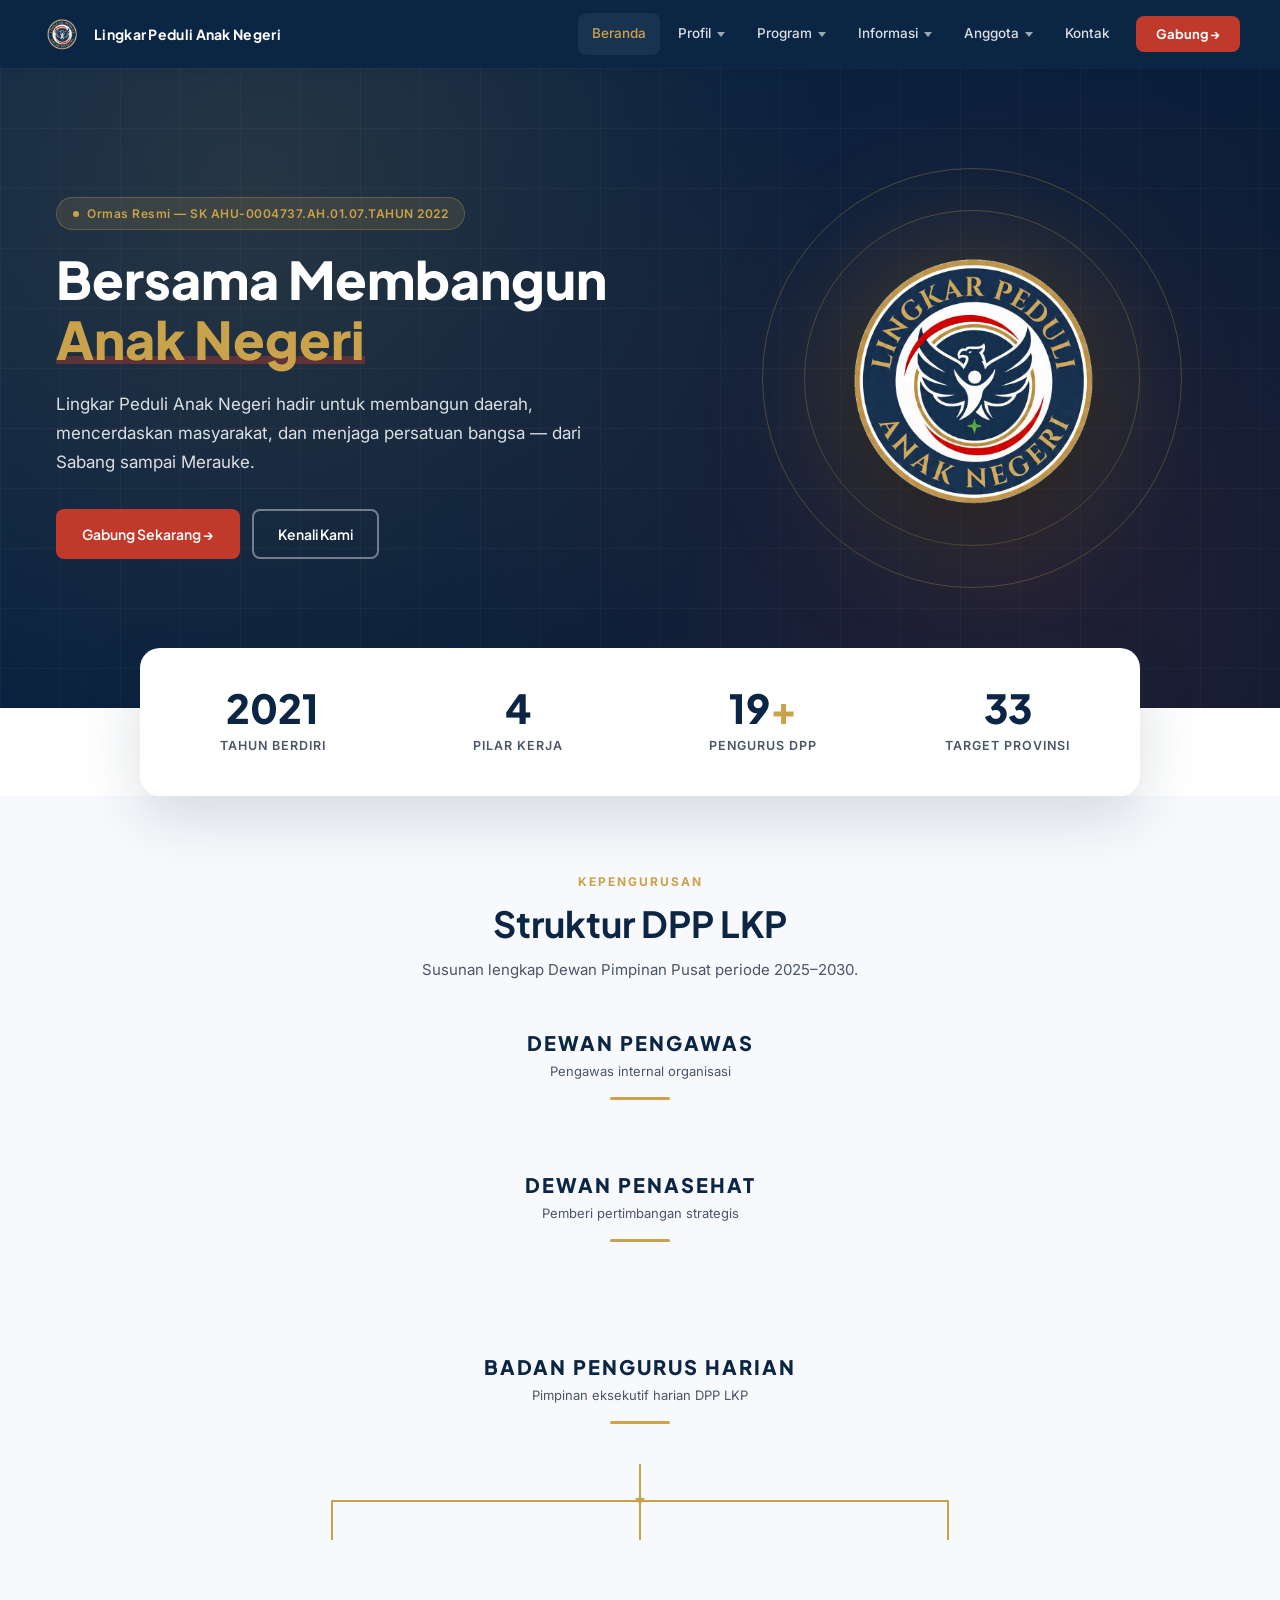
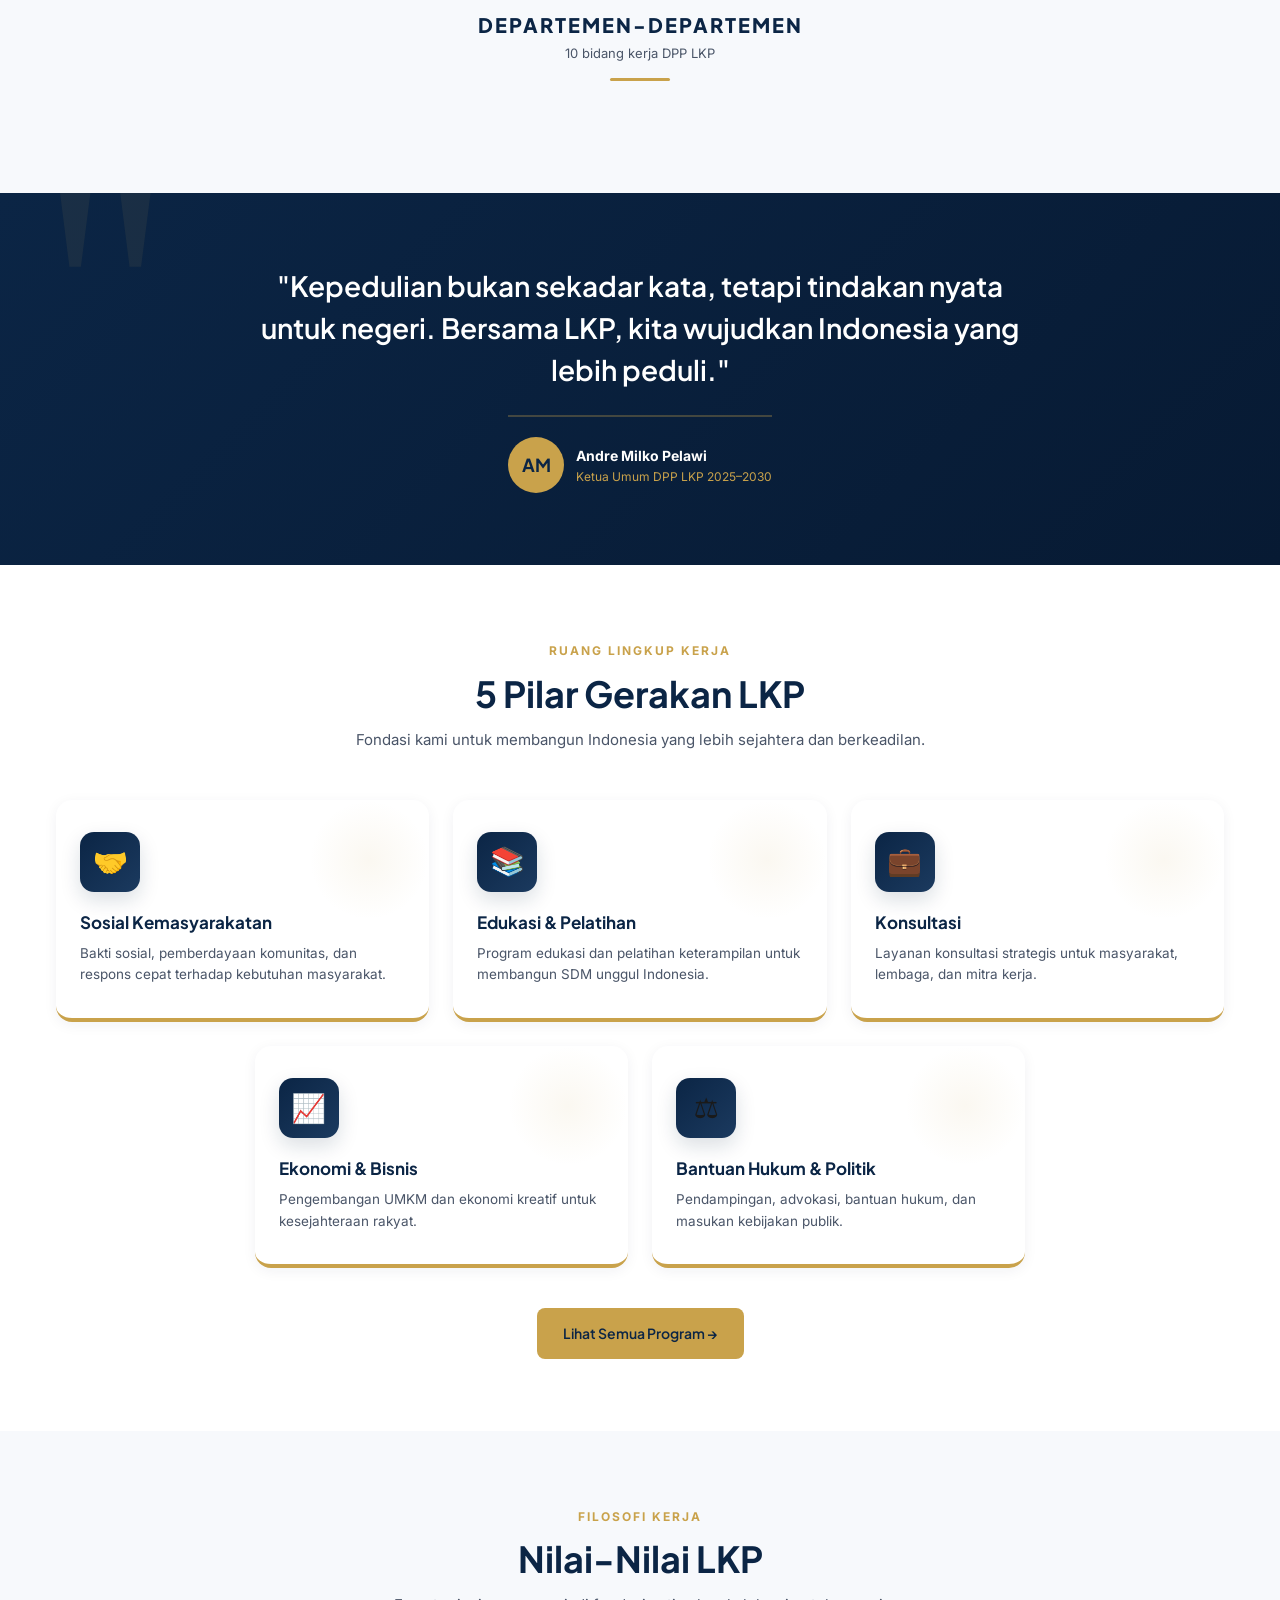
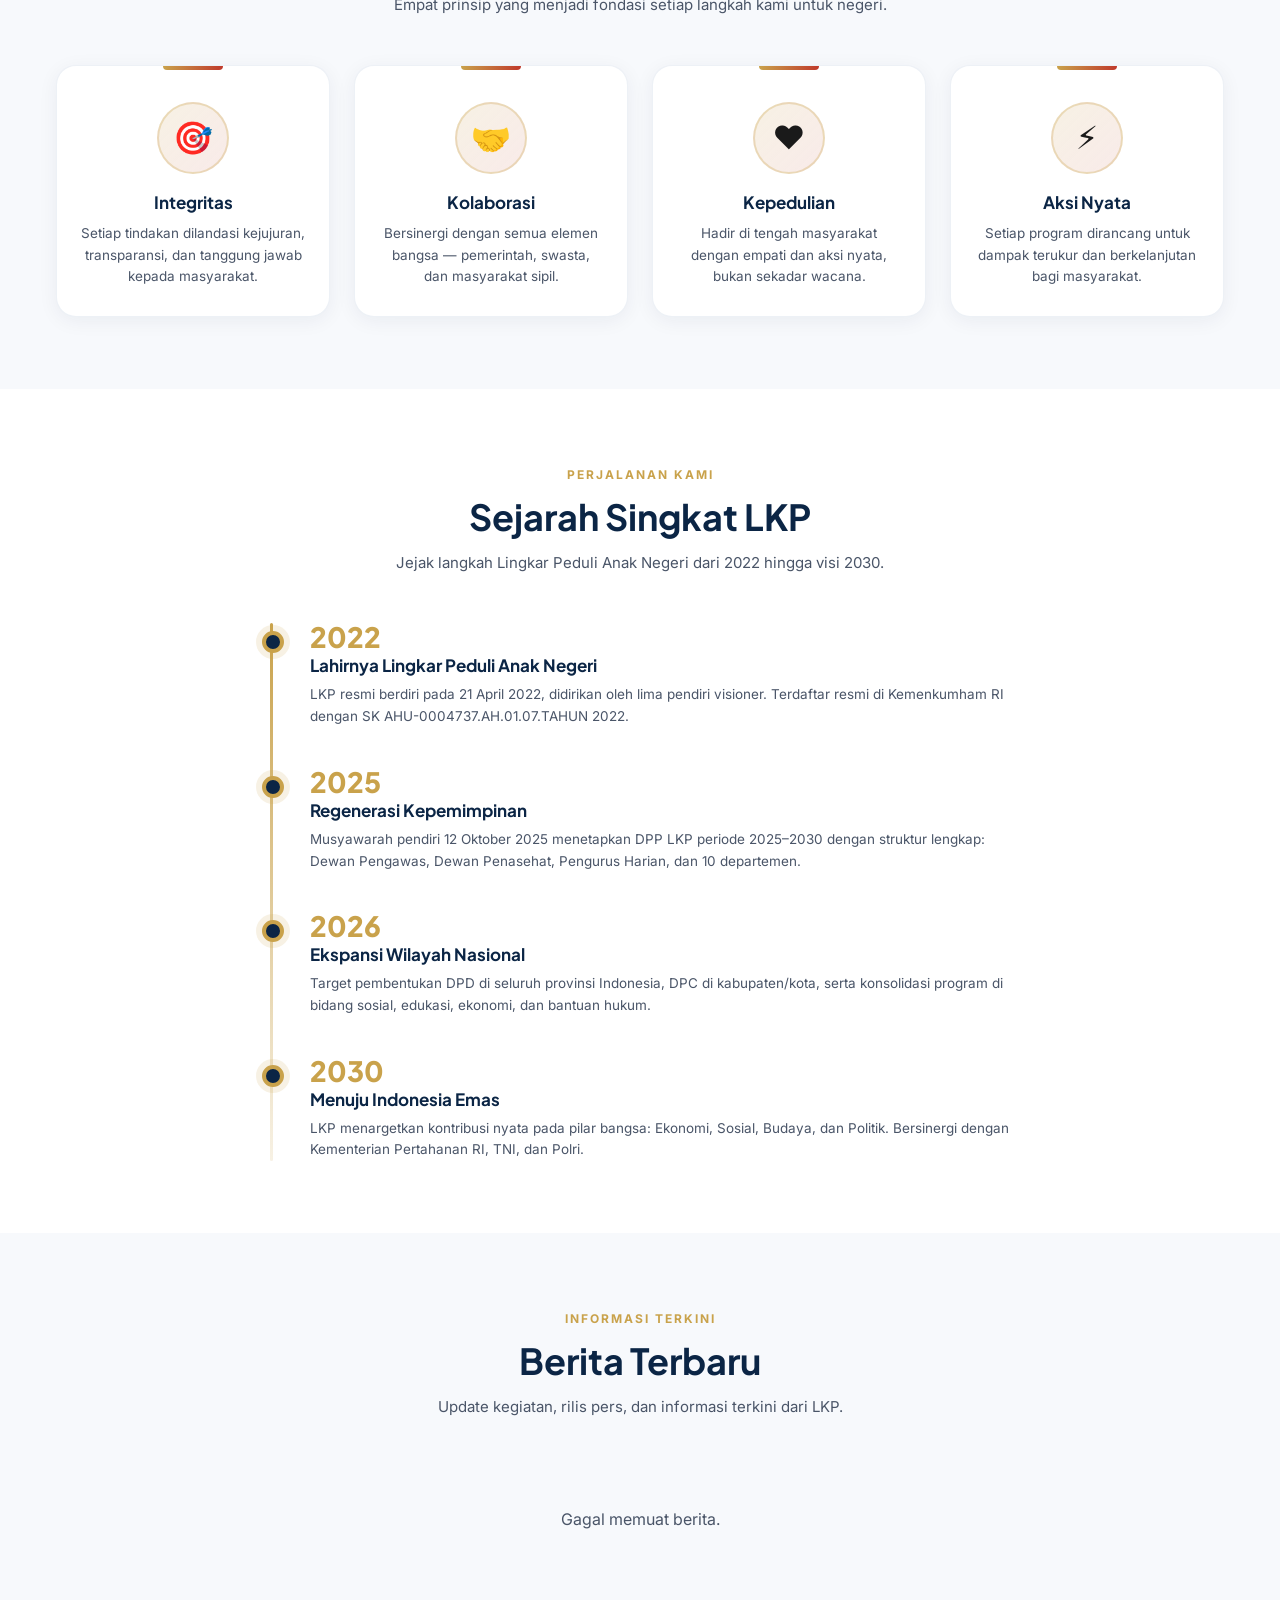
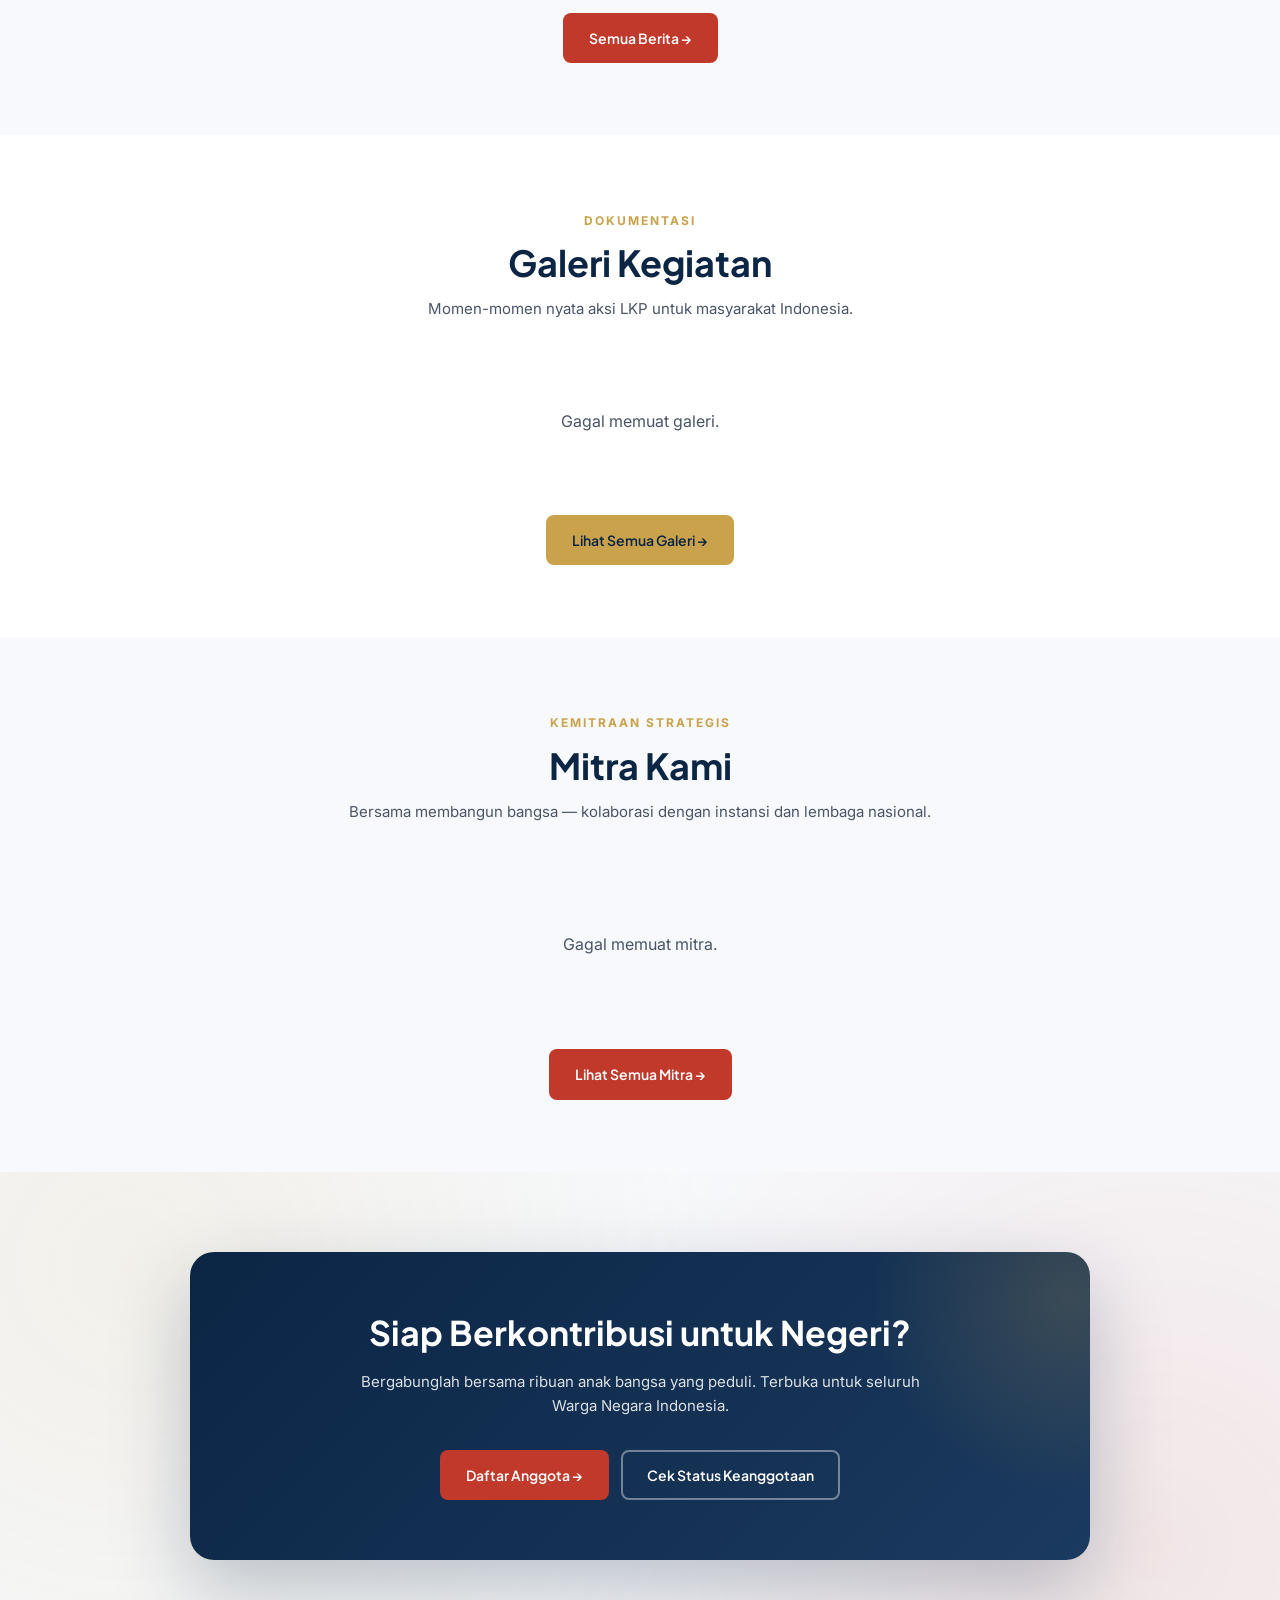
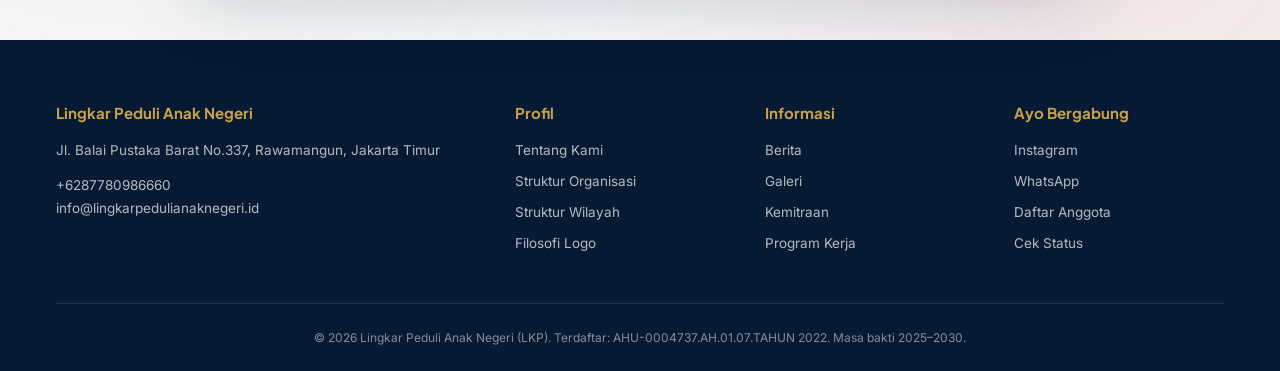
==== commit 5945f1b4: "Update index.html" ====
--- a/index.html
+++ b/index.html
@@ -7,7 +7,7 @@
   <link rel="canonical" href="https://lingkarpedulianaknegeri.id/">
   <meta property="og:url" content="https://lingkarpedulianaknegeri.id/">
   <meta property="og:type" content="website">
-  <meta name="description" content="Lingkar Peduli Anak Negeri (LKP) — Ormas penggerak kepedulian terhadap NKRI. Program sosial, edukasi, ekonomi, dan bantuan hukum untuk masyarakat Indonesia.">
+  <meta name="description" content="Lingkar Peduli Anak Negeri (LKP) — Ormas penggerak kepedulian terhadap NKRI.">
   <meta property="og:title" content="Lingkar Peduli Anak Negeri">
   <meta property="og:description" content="Penggerak terdepan kepedulian terhadap NKRI.">
   <meta property="og:image" content="https://lingkarpedulianaknegeri.id/assets/img/logo-lkp.png">
@@ -19,14 +19,7 @@
   <link rel="stylesheet" href="assets/css/components.css">
   <link rel="stylesheet" href="assets/css/pages.css">
   <style>
-    .navbar__brand-text {
-      color: #fff;
-      font-family: var(--font-heading);
-      font-weight: 700;
-      font-size: 14px;
-      letter-spacing: 0.3px;
-      white-space: nowrap;
-    }
+    .navbar__brand-text { color: #fff; font-family: var(--font-heading); font-weight: 700; font-size: 14px; letter-spacing: 0.3px; white-space: nowrap; }
 
     /* ===== HERO ===== */
     .hero-new {
@@ -34,689 +27,321 @@
         radial-gradient(circle at 20% 20%, rgba(201,162,75,0.15) 0%, transparent 50%),
         radial-gradient(circle at 80% 80%, rgba(192,57,43,0.15) 0%, transparent 50%),
         linear-gradient(135deg, var(--color-navy) 0%, var(--color-navy-dark) 100%);
-      color: #fff;
-      padding: 100px 0 120px;
-      position: relative;
-      overflow: hidden;
+      color: #fff; padding: 100px 0 120px; position: relative; overflow: hidden;
     }
     .hero-new::before {
-      content: '';
-      position: absolute;
-      inset: 0;
-      background-image:
-        linear-gradient(rgba(255,255,255,0.03) 1px, transparent 1px),
-        linear-gradient(90deg, rgba(255,255,255,0.03) 1px, transparent 1px);
-      background-size: 60px 60px;
-      pointer-events: none;
-    }
-    .hero-new__grid {
-      display: grid;
-      grid-template-columns: 1.2fr 1fr;
-      gap: 60px;
-      align-items: center;
-      position: relative;
-      z-index: 1;
-    }
-    @media (max-width: 900px) {
-      .hero-new__grid { grid-template-columns: 1fr; text-align: center; }
-      .hero-new { padding: 60px 0 80px; }
-    }
+      content: ''; position: absolute; inset: 0;
+      background-image: linear-gradient(rgba(255,255,255,0.03) 1px, transparent 1px), linear-gradient(90deg, rgba(255,255,255,0.03) 1px, transparent 1px);
+      background-size: 60px 60px; pointer-events: none;
+    }
+    .hero-new__grid { display: grid; grid-template-columns: 1.2fr 1fr; gap: 60px; align-items: center; position: relative; z-index: 1; }
+    @media (max-width: 900px) { .hero-new__grid { grid-template-columns: 1fr; text-align: center; } .hero-new { padding: 60px 0 80px; } }
     .hero-new__badge {
-      display: inline-flex;
-      align-items: center;
-      gap: 8px;
-      background: rgba(201,162,75,0.15);
-      border: 1px solid rgba(201,162,75,0.3);
-      color: var(--color-accent);
-      font-size: 12px;
-      font-weight: 600;
-      padding: 6px 16px;
-      border-radius: 999px;
-      margin-bottom: 20px;
-      letter-spacing: 0.5px;
-    }
-    .hero-new__badge::before {
-      content: '';
-      width: 6px; height: 6px;
-      background: var(--color-accent);
-      border-radius: 50%;
-      animation: pulse 2s infinite;
-    }
-    @keyframes pulse {
-      0%, 100% { opacity: 1; }
-      50% { opacity: 0.4; }
-    }
-    .hero-new h1 {
-      color: #fff;
-      font-size: clamp(32px, 5vw, 52px);
-      line-height: 1.15;
-      margin-bottom: 20px;
-      font-weight: 800;
-    }
-    .hero-new h1 span {
-      color: var(--color-accent);
-      position: relative;
-      display: inline-block;
-    }
-    .hero-new h1 span::after {
-      content: '';
-      position: absolute;
-      bottom: 6px; left: 0; right: 0;
-      height: 8px;
-      background: rgba(192,57,43,0.4);
-      z-index: -1;
-    }
-    .hero-new__lead {
-      color: rgba(255,255,255,0.85);
-      font-size: 17px;
-      line-height: 1.7;
-      margin-bottom: 32px;
-      max-width: 560px;
-    }
+      display: inline-flex; align-items: center; gap: 8px;
+      background: rgba(201,162,75,0.15); border: 1px solid rgba(201,162,75,0.3);
+      color: var(--color-accent); font-size: 12px; font-weight: 600;
+      padding: 6px 16px; border-radius: 999px; margin-bottom: 20px; letter-spacing: 0.5px;
+    }
+    .hero-new__badge::before { content: ''; width: 6px; height: 6px; background: var(--color-accent); border-radius: 50%; animation: pulse 2s infinite; }
+    @keyframes pulse { 0%, 100% { opacity: 1; } 50% { opacity: 0.4; } }
+    .hero-new h1 { color: #fff; font-size: clamp(32px, 5vw, 52px); line-height: 1.15; margin-bottom: 20px; font-weight: 800; }
+    .hero-new h1 span { color: var(--color-accent); position: relative; display: inline-block; }
+    .hero-new h1 span::after { content: ''; position: absolute; bottom: 6px; left: 0; right: 0; height: 8px; background: rgba(192,57,43,0.4); z-index: -1; }
+    .hero-new__lead { color: rgba(255,255,255,0.85); font-size: 17px; line-height: 1.7; margin-bottom: 32px; max-width: 560px; }
     @media (max-width: 900px) { .hero-new__lead { margin: 0 auto 32px; } }
     .hero-new__actions { display: flex; gap: 12px; flex-wrap: wrap; }
     @media (max-width: 900px) { .hero-new__actions { justify-content: center; } }
-
     .hero-new__visual { display: flex; justify-content: center; align-items: center; position: relative; }
-    .hero-new__logo-wrap {
-      position: relative;
-      width: 100%;
-      max-width: 420px;
-      aspect-ratio: 1;
-      display: flex;
-      align-items: center;
-      justify-content: center;
-    }
-    .hero-new__logo-wrap::before,
-    .hero-new__logo-wrap::after {
-      content: '';
-      position: absolute;
-      border-radius: 50%;
-      border: 1px solid rgba(201,162,75,0.3);
-      animation: ripple 4s ease-out infinite;
-    }
+    .hero-new__logo-wrap { position: relative; width: 100%; max-width: 420px; aspect-ratio: 1; display: flex; align-items: center; justify-content: center; }
+    .hero-new__logo-wrap::before, .hero-new__logo-wrap::after { content: ''; position: absolute; border-radius: 50%; border: 1px solid rgba(201,162,75,0.3); animation: ripple 4s ease-out infinite; }
     .hero-new__logo-wrap::before { inset: 10%; }
     .hero-new__logo-wrap::after { inset: 0; animation-delay: 1s; }
-    @keyframes ripple {
-      0% { transform: scale(0.9); opacity: 0.6; }
-      100% { transform: scale(1.2); opacity: 0; }
-    }
-    .hero-new__logo-wrap img {
-      max-width: 85%;
-      position: relative;
-      z-index: 1;
-      filter:
-        drop-shadow(0 24px 50px rgba(0,0,0,0.5))
-        drop-shadow(0 0 60px rgba(201,162,75,0.35));
-      animation: logoFloat 6s ease-in-out infinite;
-    }
-    @keyframes logoFloat {
-      0%, 100% { transform: translateY(0); }
-      50% { transform: translateY(-10px); }
-    }
+    @keyframes ripple { 0% { transform: scale(0.9); opacity: 0.6; } 100% { transform: scale(1.2); opacity: 0; } }
+    .hero-new__logo-wrap img { max-width: 85%; position: relative; z-index: 1; filter: drop-shadow(0 24px 50px rgba(0,0,0,0.5)) drop-shadow(0 0 60px rgba(201,162,75,0.35)); animation: logoFloat 6s ease-in-out infinite; }
+    @keyframes logoFloat { 0%, 100% { transform: translateY(0); } 50% { transform: translateY(-10px); } }
 
     /* ===== STATS BAND ===== */
     .stats-band {
-      background: #fff;
-      margin-top: -60px;
-      position: relative;
-      z-index: 2;
-      border-radius: 20px;
-      box-shadow: 0 20px 60px rgba(11,37,69,0.15);
-      padding: 40px 20px;
-      display: grid;
-      grid-template-columns: repeat(4, 1fr);
-      gap: 20px;
-      max-width: 1000px;
-      margin-left: auto;
-      margin-right: auto;
-    }
-    @media (max-width: 700px) {
-      .stats-band { grid-template-columns: 1fr 1fr; padding: 30px 16px; }
-    }
+      background: #fff; margin-top: -60px; position: relative; z-index: 2;
+      border-radius: 20px; box-shadow: 0 20px 60px rgba(11,37,69,0.15);
+      padding: 40px 20px; display: grid; grid-template-columns: repeat(4, 1fr); gap: 20px;
+      max-width: 1000px; margin-left: auto; margin-right: auto;
+    }
+    @media (max-width: 700px) { .stats-band { grid-template-columns: 1fr 1fr; padding: 30px 16px; } }
     .stat-item { text-align: center; padding: 0 10px; }
-    .stat-item__num {
-      font-family: var(--font-heading);
-      font-size: 40px;
-      font-weight: 800;
-      color: var(--color-navy);
-      line-height: 1;
-      margin-bottom: 8px;
-    }
+    .stat-item__num { font-family: var(--font-heading); font-size: 40px; font-weight: 800; color: var(--color-navy); line-height: 1; margin-bottom: 8px; }
     .stat-item__num span { color: var(--color-accent); }
-    .stat-item__label {
-      font-size: 12.5px;
-      color: var(--color-text-soft);
-      text-transform: uppercase;
-      letter-spacing: 1px;
-      font-weight: 600;
-    }
-
-    /* ===== SECTION GENERAL ===== */
+    .stat-item__label { font-size: 12.5px; color: var(--color-text-soft); text-transform: uppercase; letter-spacing: 1px; font-weight: 600; }
+
+    /* ===== SECTION ===== */
     .sec { padding: 72px 0; }
     .sec--alt { background: var(--color-bg-alt); }
     .sec-head { text-align: center; max-width: 640px; margin: 0 auto 48px; }
-    .sec-head__eyebrow {
-      display: inline-block;
-      font-size: 12px;
-      font-weight: 700;
-      color: var(--color-accent);
-      letter-spacing: 2px;
-      text-transform: uppercase;
-      margin-bottom: 10px;
-    }
+    .sec-head__eyebrow { display: inline-block; font-size: 12px; font-weight: 700; color: var(--color-accent); letter-spacing: 2px; text-transform: uppercase; margin-bottom: 10px; }
     .sec-head h2 { font-size: clamp(24px, 3vw, 36px); margin-bottom: 12px; color: var(--color-primary); }
     .sec-head p { color: var(--color-text-soft); font-size: 15px; line-height: 1.6; margin: 0; }
 
-    /* ===== STRUKTUR DPP (STATIS) ===== */
-    .dpp-block { margin-bottom: 64px; }
+    /* ============================================================
+       STRUKTUR DPP — MIND MAP
+       ============================================================ */
+    .dpp-block { margin-bottom: 72px; }
     .dpp-block:last-child { margin-bottom: 0; }
-    .dpp-block__head {
-      text-align: center;
-      margin-bottom: 32px;
-      position: relative;
-      padding-bottom: 16px;
-    }
-    .dpp-block__head::after {
-      content: '';
-      position: absolute;
-      bottom: 0;
-      left: 50%;
-      transform: translateX(-50%);
-      width: 60px;
-      height: 3px;
-      background: var(--color-accent);
-      border-radius: 2px;
-    }
-    .dpp-block__head h3 {
-      font-family: var(--font-heading);
-      font-size: 20px;
-      color: var(--color-primary);
-      margin: 0 0 6px;
-      text-transform: uppercase;
-      letter-spacing: 2px;
-      font-weight: 800;
-    }
+    .dpp-block__head { text-align: center; margin-bottom: 40px; position: relative; padding-bottom: 18px; }
+    .dpp-block__head::after { content: ''; position: absolute; bottom: 0; left: 50%; transform: translateX(-50%); width: 60px; height: 3px; background: var(--color-accent); border-radius: 2px; }
+    .dpp-block__head h3 { font-family: var(--font-heading); font-size: 20px; color: var(--color-primary); margin: 0 0 6px; text-transform: uppercase; letter-spacing: 2px; font-weight: 800; }
     .dpp-block__head p { color: var(--color-text-soft); font-size: 13px; margin: 0; }
 
-    /* Dewan Pengawas — 1 kartu featured */
-    .dpp-pengawas-wrap { max-width: 560px; margin: 0 auto; }
-    .dpp-card-featured {
-      background: #fff;
-      border-radius: 20px;
-      padding: 28px 32px;
-      box-shadow: 0 12px 40px rgba(11,37,69,0.10);
-      border-top: 5px solid var(--color-accent);
-      display: flex;
-      align-items: center;
-      gap: 24px;
-      transition: all 300ms ease;
-    }
-    @media (max-width: 600px) {
-      .dpp-card-featured { flex-direction: column; text-align: center; padding: 24px; }
-    }
-    .dpp-card-featured:hover {
-      transform: translateY(-4px);
-      box-shadow: 0 20px 50px rgba(11,37,69,0.15);
-    }
-    .dpp-photo-xl {
-      width: 130px; height: 130px;
-      border-radius: 50%;
-      object-fit: cover;
-      flex-shrink: 0;
-      box-shadow: 0 0 0 5px rgba(201,162,75,0.2);
-      background: var(--color-bg-alt);
-    }
-    .dpp-initial-xl {
-      width: 130px; height: 130px;
-      border-radius: 50%;
-      background: linear-gradient(135deg, var(--color-navy) 0%, var(--color-navy-soft) 100%);
-      color: var(--color-accent);
-      display: flex;
-      align-items: center;
-      justify-content: center;
-      font-family: var(--font-heading);
-      font-weight: 800;
-      font-size: 40px;
-      flex-shrink: 0;
-      box-shadow: 0 0 0 5px rgba(201,162,75,0.2);
-    }
-    .dpp-card-featured__text { flex: 1; min-width: 0; }
-    .dpp-card-featured__name {
-      font-family: var(--font-heading);
-      font-size: 20px;
-      font-weight: 700;
-      color: var(--color-primary);
-      margin: 0 0 8px;
-      line-height: 1.3;
-    }
-    .dpp-card-featured__role {
-      display: inline-block;
-      background: rgba(201,162,75,0.15);
-      color: var(--color-accent);
-      padding: 5px 16px;
-      border-radius: 999px;
-      font-size: 11px;
-      font-weight: 700;
-      letter-spacing: 1.2px;
-      text-transform: uppercase;
-    }
-
-    /* Dewan Penasehat — 3 kartu horizontal */
-    .dpp-penasehat-grid {
-      display: grid;
-      grid-template-columns: repeat(3, 1fr);
-      gap: 20px;
-      max-width: 900px;
-      margin: 0 auto;
-    }
-    @media (max-width: 700px) { .dpp-penasehat-grid { grid-template-columns: 1fr; max-width: 400px; } }
-    .dpp-card-mini {
+    /* Base card (untuk semua) */
+    .dpp-card {
       background: #fff;
       border-radius: 16px;
-      padding: 24px 16px;
+      padding: 22px 18px;
       text-align: center;
-      box-shadow: 0 4px 16px rgba(11,37,69,0.06);
-      border-top: 3px solid var(--color-navy-soft);
-      transition: all 250ms ease;
       display: flex;
       flex-direction: column;
       align-items: center;
-      gap: 12px;
-    }
-    .dpp-card-mini:hover {
-      transform: translateY(-4px);
-      box-shadow: 0 14px 32px rgba(11,37,69,0.12);
-      border-top-color: var(--color-accent);
-    }
-    .dpp-initial-sm {
-      width: 72px; height: 72px;
-      border-radius: 50%;
-      background: var(--color-navy-soft);
-      color: var(--color-accent);
-      display: flex;
-      align-items: center;
-      justify-content: center;
-      font-family: var(--font-heading);
-      font-weight: 700;
-      font-size: 20px;
-    }
-    .dpp-card-mini__name {
-      font-family: var(--font-heading);
-      font-size: 14px;
-      font-weight: 700;
-      color: var(--color-primary);
-      margin: 0;
-      line-height: 1.35;
-    }
-    .dpp-card-mini__role { font-size: 11px; color: var(--color-text-soft); margin: 0; letter-spacing: 0.3px; }
-
-    /* BPH */
-    .dpp-bph {
+      gap: 10px;
+      transition: all 260ms cubic-bezier(.4,0,.2,1);
+      position: relative;
+      width: 100%;
+    }
+    .dpp-card:hover { transform: translateY(-5px); }
+
+    /* Photo styles */
+    .dpp-photo-xl { width: 130px; height: 130px; border-radius: 50%; object-fit: cover; flex-shrink: 0; box-shadow: 0 0 0 5px rgba(201,162,75,0.2); background: var(--color-bg-alt); }
+    .dpp-photo-lg { width: 100px; height: 100px; border-radius: 50%; object-fit: cover; flex-shrink: 0; box-shadow: 0 0 0 4px rgba(201,162,75,0.3); background: var(--color-bg-alt); }
+    .dpp-photo-md { width: 84px; height: 84px; border-radius: 50%; object-fit: cover; flex-shrink: 0; box-shadow: 0 0 0 3px rgba(201,162,75,0.25); background: var(--color-bg-alt); }
+    .dpp-photo-vice { width: 56px; height: 56px; border-radius: 50%; object-fit: cover; flex-shrink: 0; box-shadow: 0 0 0 3px rgba(148,163,184,0.25); background: var(--color-bg-alt); }
+
+    .dpp-initial-xl { width: 130px; height: 130px; border-radius: 50%; background: linear-gradient(135deg, var(--color-navy) 0%, var(--color-navy-soft) 100%); color: var(--color-accent); display: flex; align-items: center; justify-content: center; font-family: var(--font-heading); font-weight: 800; font-size: 40px; flex-shrink: 0; box-shadow: 0 0 0 5px rgba(201,162,75,0.2); }
+    .dpp-initial-lg { width: 100px; height: 100px; border-radius: 50%; background: var(--color-accent); color: var(--color-navy); display: flex; align-items: center; justify-content: center; font-family: var(--font-heading); font-weight: 800; font-size: 30px; flex-shrink: 0; box-shadow: 0 0 0 4px rgba(201,162,75,0.3); }
+    .dpp-initial-md { width: 84px; height: 84px; border-radius: 50%; background: var(--color-navy-soft); color: var(--color-accent); display: flex; align-items: center; justify-content: center; font-family: var(--font-heading); font-weight: 700; font-size: 24px; flex-shrink: 0; box-shadow: 0 0 0 3px rgba(201,162,75,0.25); }
+    .dpp-initial-vice { width: 56px; height: 56px; border-radius: 50%; background: #94A3B8; color: #fff; display: flex; align-items: center; justify-content: center; font-family: var(--font-heading); font-weight: 700; font-size: 16px; flex-shrink: 0; }
+
+    /* Card name & role */
+    .dpp-name { font-family: var(--font-heading); font-weight: 700; color: var(--color-primary); margin: 0; line-height: 1.35; }
+    .dpp-role { font-weight: 700; margin: 0; letter-spacing: 0.5px; text-transform: uppercase; }
+    .dpp-tier { display: inline-block; font-size: 9px; font-weight: 800; padding: 3px 10px; border-radius: 999px; letter-spacing: 1.2px; text-transform: uppercase; margin-bottom: 4px; }
+    .dpp-tier--lead { background: var(--color-accent); color: var(--color-navy); }
+    .dpp-tier--exec { background: rgba(201,162,75,0.2); color: var(--color-accent); }
+    .dpp-tier--sup { background: #E2E8F0; color: #64748B; }
+
+    /* Dewan Pengawas — featured */
+    .dpp-pengawas-wrap { max-width: 560px; margin: 0 auto; }
+    .dpp-card--featured {
+      background: linear-gradient(180deg, #FFFDF7 0%, #fff 100%);
+      border: 2px solid rgba(201,162,75,0.3);
+      box-shadow: 0 12px 40px rgba(11,37,69,0.10);
+      padding: 28px 32px;
+      flex-direction: row;
+      gap: 24px;
+      text-align: left;
+    }
+    @media (max-width: 600px) { .dpp-card--featured { flex-direction: column; text-align: center; padding: 24px; } }
+    .dpp-card--featured:hover { box-shadow: 0 20px 50px rgba(11,37,69,0.15); }
+    .dpp-card--featured .dpp-name { font-size: 20px; margin-bottom: 6px; }
+    .dpp-card--featured .dpp-role { color: var(--color-accent); font-size: 11px; letter-spacing: 1.2px; }
+
+    /* Dewan Penasehat — 3 kolom */
+    .dpp-penasehat-grid { display: grid; grid-template-columns: repeat(3, 1fr); gap: 20px; max-width: 900px; margin: 0 auto; }
+    @media (max-width: 700px) { .dpp-penasehat-grid { grid-template-columns: 1fr; max-width: 400px; } }
+    .dpp-card--penasehat {
+      border: 2px solid rgba(201,162,75,0.25);
+      padding: 24px 16px;
+      box-shadow: 0 4px 16px rgba(11,37,69,0.06);
+    }
+    .dpp-card--penasehat:hover { border-color: var(--color-accent); box-shadow: 0 14px 32px rgba(11,37,69,0.12); }
+    .dpp-card--penasehat .dpp-name { font-size: 14px; }
+    .dpp-card--penasehat .dpp-role { color: var(--color-accent); font-size: 10.5px; }
+
+    /* ============================================================
+       BPH TREE — MIND MAP CONNECTED
+       ============================================================ */
+    .bph-tree {
       display: flex;
       flex-direction: column;
       align-items: center;
-      gap: 0;
-      max-width: 720px;
-      margin: 0 auto;
-    }
-    .dpp-hero-card {
+      width: 100%;
+    }
+
+    /* Ketua Umum — Hero card */
+    .bph-hero {
       background: linear-gradient(135deg, var(--color-navy) 0%, var(--color-navy-soft) 100%);
-      border: 3px solid var(--color-accent);
+      border: 2px solid var(--color-accent);
       border-radius: 20px;
-      padding: 28px 40px;
+      padding: 26px 32px;
       display: flex;
       align-items: center;
-      gap: 24px;
-      box-shadow: 0 16px 40px rgba(11,37,69,0.25), 0 0 0 6px rgba(201,162,75,0.08);
-      min-width: 420px;
-    }
-    @media (max-width: 600px) {
-      .dpp-hero-card { flex-direction: column; text-align: center; min-width: 0; padding: 24px; width: 100%; }
-    }
-    .dpp-photo-lg {
-      width: 110px; height: 110px;
-      border-radius: 50%;
-      object-fit: cover;
-      flex-shrink: 0;
-      box-shadow: 0 0 0 5px rgba(201,162,75,0.3);
-      background: var(--color-bg-alt);
-    }
-    .dpp-initial-lg {
-      width: 110px; height: 110px;
-      border-radius: 50%;
-      background: var(--color-accent);
-      color: var(--color-navy);
-      display: flex;
-      align-items: center;
-      justify-content: center;
-      font-family: var(--font-heading);
-      font-weight: 800;
-      font-size: 32px;
-      flex-shrink: 0;
-      box-shadow: 0 0 0 5px rgba(201,162,75,0.3);
-    }
-    .dpp-hero-card__text { flex: 1; }
-    .dpp-hero-card__badge {
-      display: inline-block;
-      background: var(--color-accent);
-      color: var(--color-navy);
-      font-family: var(--font-heading);
-      font-weight: 800;
-      font-size: 10px;
-      letter-spacing: 1.8px;
-      padding: 4px 14px;
-      border-radius: 999px;
-      margin-bottom: 10px;
-      text-transform: uppercase;
-    }
-    .dpp-hero-card__name {
-      font-family: var(--font-heading);
-      font-size: 20px;
-      font-weight: 700;
-      color: #fff;
-      margin: 0 0 6px;
-    }
-    .dpp-hero-card__role {
-      font-size: 11px;
-      color: var(--color-accent);
-      font-weight: 600;
-      letter-spacing: 1.5px;
-      text-transform: uppercase;
-      margin: 0;
-    }
-
-    .dpp-connector {
+      gap: 22px;
+      box-shadow: 0 14px 36px rgba(11,37,69,0.22), 0 0 0 6px rgba(201,162,75,0.06);
+      min-width: 400px;
+      transition: all 260ms ease;
+    }
+    @media (max-width: 600px) { .bph-hero { flex-direction: column; text-align: center; min-width: 0; padding: 24px; } }
+    .bph-hero:hover { transform: translateY(-4px); box-shadow: 0 20px 44px rgba(11,37,69,0.28), 0 0 0 6px rgba(201,162,75,0.1); }
+    .bph-hero__text { flex: 1; min-width: 0; }
+    .bph-hero__name { font-family: var(--font-heading); font-size: 20px; font-weight: 700; color: #fff; margin: 6px 0 6px; line-height: 1.25; }
+    .bph-hero__role { font-size: 11px; color: var(--color-accent); font-weight: 700; letter-spacing: 1.5px; text-transform: uppercase; margin: 0; }
+
+    /* Vertical line from Ketua Umum */
+    .bph-line-v {
       width: 2px;
-      height: 28px;
+      height: 36px;
       background: var(--color-accent);
       position: relative;
     }
-    .dpp-connector::after {
+    .bph-line-v::after {
       content: '';
       position: absolute;
       bottom: -5px;
       left: 50%;
       transform: translateX(-50%);
+      width: 0; height: 0;
       border-left: 5px solid transparent;
       border-right: 5px solid transparent;
-      border-top: 6px solid var(--color-accent);
-    }
-
-    .dpp-deputy-card {
-      background: #fff;
-      border: 2px solid var(--color-navy-soft);
-      border-radius: 18px;
-      padding: 24px 32px;
-      display: flex;
-      align-items: center;
-      gap: 20px;
-      box-shadow: 0 8px 24px rgba(11,37,69,0.10);
-      min-width: 380px;
-    }
-    @media (max-width: 600px) {
-      .dpp-deputy-card { flex-direction: column; text-align: center; min-width: 0; width: 100%; }
-    }
-    .dpp-photo-md {
-      width: 90px; height: 90px;
-      border-radius: 50%;
-      object-fit: cover;
-      flex-shrink: 0;
-      box-shadow: 0 0 0 4px rgba(201,162,75,0.2);
-      background: var(--color-bg-alt);
-    }
-    .dpp-initial-md {
-      width: 90px; height: 90px;
-      border-radius: 50%;
-      background: var(--color-navy-soft);
-      color: var(--color-accent);
-      display: flex;
-      align-items: center;
-      justify-content: center;
-      font-family: var(--font-heading);
-      font-weight: 700;
-      font-size: 26px;
-      flex-shrink: 0;
-      box-shadow: 0 0 0 4px rgba(201,162,75,0.2);
-    }
-    .dpp-deputy-card__name {
-      font-family: var(--font-heading);
-      font-size: 17px;
-      font-weight: 700;
-      color: var(--color-primary);
-      margin: 0 0 4px;
-    }
-    .dpp-deputy-card__role {
-      font-size: 11px;
-      color: var(--color-accent);
-      font-weight: 600;
-      letter-spacing: 1.2px;
-      text-transform: uppercase;
-      margin: 0;
-    }
-
-    .dpp-fork {
+      border-top: 7px solid var(--color-accent);
+    }
+
+    /* Row dengan 3 kolom */
+    .bph-row {
       display: grid;
-      grid-template-columns: 1fr 1fr;
-      gap: 48px;
+      grid-template-columns: repeat(3, 1fr);
+      gap: 24px;
       width: 100%;
-      max-width: 640px;
-      margin-top: 28px;
+      max-width: 900px;
       position: relative;
-      padding-top: 32px;
-    }
-    .dpp-fork::before {
+      padding-top: 40px;
+    }
+    /* Horizontal bar */
+    .bph-row::before {
       content: '';
       position: absolute;
       top: 0;
-      left: 25%;
-      right: 25%;
+      left: calc(16.666% - 8px);
+      right: calc(16.666% - 8px);
       height: 2px;
       background: var(--color-accent);
     }
-    .dpp-fork::after {
+    @media (max-width: 700px) {
+      .bph-row { grid-template-columns: 1fr; gap: 40px; padding-top: 0; max-width: 400px; }
+      .bph-row::before { display: none; }
+    }
+
+    .bph-col {
+      display: flex;
+      flex-direction: column;
+      align-items: center;
+      gap: 14px;
+      position: relative;
+    }
+    /* Vertical drop from horizontal bar to card */
+    .bph-col::before {
       content: '';
       position: absolute;
-      top: -28px;
+      top: -40px;
       left: 50%;
       transform: translateX(-50%);
       width: 2px;
-      height: 28px;
+      height: 40px;
       background: var(--color-accent);
     }
-    @media (max-width: 600px) {
-      .dpp-fork { grid-template-columns: 1fr; gap: 24px; padding-top: 0; }
-      .dpp-fork::before, .dpp-fork::after { display: none; }
-    }
-    .dpp-fork__col {
+    @media (max-width: 700px) { .bph-col::before { display: none; } }
+
+    /* Trio card — Eksekutif */
+    .bph-card {
+      background: #fff;
+      border: 2px solid rgba(201,162,75,0.3);
+      border-radius: 16px;
+      padding: 22px 16px;
+      text-align: center;
+      width: 100%;
       display: flex;
       flex-direction: column;
       align-items: center;
-      gap: 12px;
-      padding-top: 16px;
+      gap: 10px;
+      transition: all 240ms ease;
+      box-shadow: 0 4px 14px rgba(11,37,69,0.06);
       position: relative;
     }
-    .dpp-fork__col::before {
+    .bph-card:hover {
+      transform: translateY(-5px);
+      box-shadow: 0 14px 32px rgba(11,37,69,0.14);
+      border-color: var(--color-accent);
+    }
+    .bph-card .dpp-name { font-size: 14px; }
+    .bph-card .dpp-role { color: var(--color-accent); font-size: 10.5px; }
+
+    /* Vertical line between card and vice */
+    .bph-line-v-sm {
+      width: 2px;
+      height: 20px;
+      background: rgba(201,162,75,0.4);
+      position: relative;
+    }
+    .bph-line-v-sm::after {
       content: '';
       position: absolute;
-      top: 0;
+      bottom: -3px;
       left: 50%;
       transform: translateX(-50%);
-      width: 2px;
-      height: 16px;
-      background: var(--color-accent);
-    }
-    @media (max-width: 600px) { .dpp-fork__col::before { display: none; } }
-    .dpp-fork__label {
-      display: inline-block;
-      font-family: var(--font-heading);
-      font-size: 11px;
-      font-weight: 700;
-      letter-spacing: 1.5px;
-      text-transform: uppercase;
-      color: var(--color-primary);
-      background: rgba(201,162,75,0.18);
-      padding: 6px 18px;
-      border-radius: 999px;
-      margin-bottom: 8px;
-    }
-    .dpp-mini-card {
-      background: #fff;
-      border: 2px solid var(--color-border);
-      border-radius: 14px;
-      padding: 16px 20px;
+      width: 0; height: 0;
+      border-left: 4px solid transparent;
+      border-right: 4px solid transparent;
+      border-top: 5px solid rgba(201,162,75,0.4);
+    }
+
+    /* Vice card */
+    .bph-vice {
+      background: var(--color-bg-alt);
+      border: 1.5px dashed #CBD5E1;
+      border-radius: 12px;
+      padding: 14px 12px;
       text-align: center;
       width: 100%;
-      max-width: 240px;
       display: flex;
       flex-direction: column;
       align-items: center;
       gap: 8px;
       transition: all 220ms ease;
     }
-    .dpp-mini-card:hover {
-      border-color: var(--color-accent);
-      transform: translateY(-3px);
-      box-shadow: 0 10px 24px rgba(11,37,69,0.08);
-    }
-    .dpp-initial-xs {
-      width: 56px; height: 56px;
-      border-radius: 50%;
-      background: var(--color-navy-soft);
-      color: var(--color-accent);
-      display: flex;
-      align-items: center;
-      justify-content: center;
-      font-family: var(--font-heading);
-      font-weight: 700;
-      font-size: 16px;
-    }
-    .dpp-photo-xs {
-      width: 56px; height: 56px;
-      border-radius: 50%;
-      object-fit: cover;
-      flex-shrink: 0;
-      box-shadow: 0 0 0 3px rgba(201,162,75,0.2);
-      background: var(--color-bg-alt);
-    }
-    .dpp-mini-card--photo {
-      border-color: rgba(201,162,75,0.35);
-      background: linear-gradient(180deg, #FFFDF7 0%, #fff 100%);
-    }
-    .dpp-mini-card__name {
-      font-family: var(--font-heading);
-      font-size: 13px;
-      font-weight: 700;
-      color: var(--color-primary);
-      margin: 0;
-      line-height: 1.35;
-    }
-    .dpp-mini-card__role {
-      font-size: 10.5px;
-      color: var(--color-accent);
-      font-weight: 600;
-      margin: 0;
-      text-transform: uppercase;
-      letter-spacing: 0.3px;
-    }
-
-    .dpp-dept-grid {
-      display: grid;
-      grid-template-columns: repeat(5, 1fr);
-      gap: 16px;
-      max-width: 1080px;
-      margin: 0 auto;
-    }
+    .bph-vice:hover { border-color: var(--color-accent); background: #FFFDF7; }
+    .bph-vice .dpp-name { font-size: 12px; }
+    .bph-vice .dpp-role { color: #64748B; font-size: 9.5px; letter-spacing: 0.5px; }
+
+    /* ===== DEPARTEMEN ===== */
+    .dpp-dept-grid { display: grid; grid-template-columns: repeat(5, 1fr); gap: 16px; max-width: 1080px; margin: 0 auto; }
     @media (max-width: 900px) { .dpp-dept-grid { grid-template-columns: repeat(3, 1fr); } }
     @media (max-width: 600px) { .dpp-dept-grid { grid-template-columns: repeat(2, 1fr); } }
     .dpp-dept-card {
-      background: #fff;
-      border-radius: 14px;
-      padding: 20px 14px;
-      text-align: center;
+      background: #fff; border-radius: 14px; padding: 20px 14px; text-align: center;
       box-shadow: 0 3px 12px rgba(11,37,69,0.06);
       border-top: 3px solid var(--color-accent);
       transition: all 250ms ease;
-      display: flex;
-      flex-direction: column;
-      align-items: center;
-      gap: 10px;
-      min-height: 180px;
-    }
-    .dpp-dept-card:hover {
-      transform: translateY(-5px);
-      box-shadow: 0 14px 32px rgba(11,37,69,0.12);
-    }
+      display: flex; flex-direction: column; align-items: center; gap: 10px; min-height: 180px;
+    }
+    .dpp-dept-card:hover { transform: translateY(-5px); box-shadow: 0 14px 32px rgba(11,37,69,0.12); }
     .dpp-dept-card__icon { font-size: 30px; line-height: 1; }
-    .dpp-dept-card__name {
-      font-family: var(--font-heading);
-      font-size: 12px;
-      font-weight: 700;
-      color: var(--color-primary);
-      margin: 0;
-      line-height: 1.35;
-      flex: 1;
-    }
-    .dpp-dept-card__ketua {
-      font-size: 10.5px;
-      color: var(--color-accent);
-      font-weight: 600;
-      margin: 0;
-      padding-top: 8px;
-      border-top: 1px dashed var(--color-border);
-      width: 100%;
-      letter-spacing: 0.3px;
-    }
+    .dpp-dept-card__name { font-family: var(--font-heading); font-size: 12px; font-weight: 700; color: var(--color-primary); margin: 0; line-height: 1.35; flex: 1; }
+    .dpp-dept-card__ketua { font-size: 10.5px; color: var(--color-accent); font-weight: 600; margin: 0; padding-top: 8px; border-top: 1px dashed var(--color-border); width: 100%; letter-spacing: 0.3px; }
 
     /* ===== 5 PILAR ===== */
-    .pilar-grid {
-      display: grid;
-      grid-template-columns: repeat(6, 1fr);
-      gap: 24px;
-    }
+    .pilar-grid { display: grid; grid-template-columns: repeat(6, 1fr); gap: 24px; }
     .pilar-card { grid-column: span 2; }
     .pilar-card:nth-child(4) { grid-column: 2 / span 2; }
     .pilar-card:nth-child(5) { grid-column: 4 / span 2; }
-    @media (max-width: 900px) {
-      .pilar-grid { grid-template-columns: repeat(2, 1fr); }
-      .pilar-card, .pilar-card:nth-child(4), .pilar-card:nth-child(5) { grid-column: auto; }
-    }
+    @media (max-width: 900px) { .pilar-grid { grid-template-columns: repeat(2, 1fr); } .pilar-card, .pilar-card:nth-child(4), .pilar-card:nth-child(5) { grid-column: auto; } }
     @media (max-width: 600px) { .pilar-grid { grid-template-columns: 1fr; } }
     .pilar-card {
-      background: #fff;
-      border-radius: 16px;
-      padding: 32px 24px;
+      background: #fff; border-radius: 16px; padding: 32px 24px;
       box-shadow: 0 3px 14px rgba(11,37,69,0.06);
       border-bottom: 4px solid var(--color-accent);
       transition: all 280ms cubic-bezier(.4,0,.2,1);
-      position: relative;
-      overflow: hidden;
-    }
-    .pilar-card::before {
-      content: '';
-      position: absolute;
-      top: 0; right: 0;
-      width: 120px; height: 120px;
-      background: radial-gradient(circle, rgba(201,162,75,0.08) 0%, transparent 70%);
-      transition: transform 400ms ease;
-    }
-    .pilar-card:hover {
-      transform: translateY(-8px);
-      box-shadow: 0 20px 45px rgba(11,37,69,0.14);
-      border-bottom-color: var(--color-cta);
-    }
+      position: relative; overflow: hidden;
+    }
+    .pilar-card::before { content: ''; position: absolute; top: 0; right: 0; width: 120px; height: 120px; background: radial-gradient(circle, rgba(201,162,75,0.08) 0%, transparent 70%); transition: transform 400ms ease; }
+    .pilar-card:hover { transform: translateY(-8px); box-shadow: 0 20px 45px rgba(11,37,69,0.14); border-bottom-color: var(--color-cta); }
     .pilar-card:hover::before { transform: scale(1.5); }
-    .pilar-card__icon {
-      width: 60px; height: 60px;
-      border-radius: 14px;
-      background: linear-gradient(135deg, var(--color-navy) 0%, var(--color-navy-soft) 100%);
-      display: flex;
-      align-items: center;
-      justify-content: center;
-      font-size: 28px;
-      margin-bottom: 20px;
-      box-shadow: 0 8px 20px rgba(11,37,69,0.15);
-    }
+    .pilar-card__icon { width: 60px; height: 60px; border-radius: 14px; background: linear-gradient(135deg, var(--color-navy) 0%, var(--color-navy-soft) 100%); display: flex; align-items: center; justify-content: center; font-size: 28px; margin-bottom: 20px; box-shadow: 0 8px 20px rgba(11,37,69,0.15); }
     .pilar-card h3 { font-size: 17px; margin-bottom: 10px; color: var(--color-primary); }
     .pilar-card p { color: var(--color-text-soft); font-size: 13.5px; line-height: 1.6; margin: 0; }
 
@@ -724,110 +349,31 @@
     .nilai-grid { display: grid; grid-template-columns: repeat(4, 1fr); gap: 24px; }
     @media (max-width: 900px) { .nilai-grid { grid-template-columns: repeat(2, 1fr); } }
     @media (max-width: 500px) { .nilai-grid { grid-template-columns: 1fr; } }
-    .nilai-card {
-      background: #fff;
-      border-radius: 20px;
-      padding: 36px 24px 28px;
-      text-align: center;
-      box-shadow: 0 4px 20px rgba(11,37,69,0.06);
-      transition: all 300ms cubic-bezier(.4,0,.2,1);
-      position: relative;
-      overflow: hidden;
-      border: 1px solid rgba(226,232,240,0.6);
-    }
-    .nilai-card::after {
-      content: '';
-      position: absolute;
-      top: 0; left: 50%;
-      transform: translateX(-50%);
-      width: 60px; height: 4px;
-      background: linear-gradient(90deg, var(--color-accent), var(--color-cta));
-      border-radius: 0 0 4px 4px;
-      transition: width 400ms ease;
-    }
+    .nilai-card { background: #fff; border-radius: 20px; padding: 36px 24px 28px; text-align: center; box-shadow: 0 4px 20px rgba(11,37,69,0.06); transition: all 300ms cubic-bezier(.4,0,.2,1); position: relative; overflow: hidden; border: 1px solid rgba(226,232,240,0.6); }
+    .nilai-card::after { content: ''; position: absolute; top: 0; left: 50%; transform: translateX(-50%); width: 60px; height: 4px; background: linear-gradient(90deg, var(--color-accent), var(--color-cta)); border-radius: 0 0 4px 4px; transition: width 400ms ease; }
     .nilai-card:hover { transform: translateY(-8px); box-shadow: 0 24px 50px rgba(11,37,69,0.15); }
     .nilai-card:hover::after { width: 100%; }
-    .nilai-card__icon {
-      width: 72px; height: 72px;
-      border-radius: 50%;
-      background: linear-gradient(135deg, rgba(201,162,75,0.15) 0%, rgba(192,57,43,0.1) 100%);
-      border: 2px solid rgba(201,162,75,0.3);
-      display: flex;
-      align-items: center;
-      justify-content: center;
-      font-size: 32px;
-      margin: 0 auto 18px;
-      transition: all 300ms ease;
-    }
+    .nilai-card__icon { width: 72px; height: 72px; border-radius: 50%; background: linear-gradient(135deg, rgba(201,162,75,0.15) 0%, rgba(192,57,43,0.1) 100%); border: 2px solid rgba(201,162,75,0.3); display: flex; align-items: center; justify-content: center; font-size: 32px; margin: 0 auto 18px; transition: all 300ms ease; }
     .nilai-card:hover .nilai-card__icon { transform: scale(1.1) rotate(-6deg); border-color: var(--color-accent); }
     .nilai-card h3 { font-size: 17px; color: var(--color-primary); margin-bottom: 10px; font-weight: 700; }
     .nilai-card p { color: var(--color-text-soft); font-size: 13.5px; line-height: 1.6; margin: 0; }
 
     /* ===== TIMELINE ===== */
-    .timeline-new {
-      position: relative;
-      max-width: 780px;
-      margin: 0 auto;
-      padding-left: 60px;
-    }
-    .timeline-new::before {
-      content: '';
-      position: absolute;
-      left: 20px; top: 0; bottom: 0;
-      width: 3px;
-      background: linear-gradient(180deg, var(--color-accent), rgba(201,162,75,0.15));
-      border-radius: 2px;
-    }
-    @media (max-width: 600px) {
-      .timeline-new { padding-left: 40px; }
-      .timeline-new::before { left: 12px; }
-    }
+    .timeline-new { position: relative; max-width: 780px; margin: 0 auto; padding-left: 60px; }
+    .timeline-new::before { content: ''; position: absolute; left: 20px; top: 0; bottom: 0; width: 3px; background: linear-gradient(180deg, var(--color-accent), rgba(201,162,75,0.15)); border-radius: 2px; }
+    @media (max-width: 600px) { .timeline-new { padding-left: 40px; } .timeline-new::before { left: 12px; } }
     .tl-item { position: relative; padding-bottom: 40px; }
     .tl-item:last-child { padding-bottom: 0; }
-    .tl-item::before {
-      content: '';
-      position: absolute;
-      left: -48px;
-      top: 8px;
-      width: 22px; height: 22px;
-      border-radius: 50%;
-      background: var(--color-navy);
-      border: 4px solid var(--color-accent);
-      box-shadow: 0 0 0 6px rgba(201,162,75,0.15);
-      z-index: 1;
-    }
+    .tl-item::before { content: ''; position: absolute; left: -48px; top: 8px; width: 22px; height: 22px; border-radius: 50%; background: var(--color-navy); border: 4px solid var(--color-accent); box-shadow: 0 0 0 6px rgba(201,162,75,0.15); z-index: 1; }
     @media (max-width: 600px) { .tl-item::before { left: -34px; width: 18px; height: 18px; border-width: 3px; } }
-    .tl-item__year {
-      font-family: var(--font-heading);
-      font-weight: 800;
-      font-size: 28px;
-      color: var(--color-accent);
-      margin-bottom: 4px;
-      line-height: 1;
-    }
-    .tl-item__title {
-      font-family: var(--font-heading);
-      font-size: 17px;
-      font-weight: 700;
-      color: var(--color-primary);
-      margin: 0 0 8px;
-    }
+    .tl-item__year { font-family: var(--font-heading); font-weight: 800; font-size: 28px; color: var(--color-accent); margin-bottom: 4px; line-height: 1; }
+    .tl-item__title { font-family: var(--font-heading); font-size: 17px; font-weight: 700; color: var(--color-primary); margin: 0 0 8px; }
     .tl-item__desc { color: var(--color-text-soft); font-size: 13.5px; line-height: 1.6; margin: 0; }
 
     /* ===== BERITA ===== */
     .berita-preview { display: grid; grid-template-columns: repeat(3, 1fr); gap: 24px; }
     @media (max-width: 900px) { .berita-preview { grid-template-columns: 1fr; } }
-    .berita-prev {
-      background: #fff;
-      border-radius: 16px;
-      overflow: hidden;
-      box-shadow: 0 3px 14px rgba(11,37,69,0.06);
-      transition: all 280ms ease;
-      text-decoration: none;
-      color: inherit;
-      display: flex;
-      flex-direction: column;
-    }
+    .berita-prev { background: #fff; border-radius: 16px; overflow: hidden; box-shadow: 0 3px 14px rgba(11,37,69,0.06); transition: all 280ms ease; text-decoration: none; color: inherit; display: flex; flex-direction: column; }
     .berita-prev:hover { transform: translateY(-6px); box-shadow: 0 20px 45px rgba(11,37,69,0.14); }
     .berita-prev__img { width: 100%; height: 200px; object-fit: cover; background: var(--color-bg-alt); }
     .berita-prev__body { padding: 22px; flex: 1; display: flex; flex-direction: column; }
@@ -840,127 +386,35 @@
     /* ===== GALERI ===== */
     .galeri-prev { display: grid; grid-template-columns: repeat(3, 1fr); gap: 16px; }
     @media (max-width: 700px) { .galeri-prev { grid-template-columns: 1fr 1fr; } }
-    .galeri-prev__item {
-      aspect-ratio: 4/3;
-      border-radius: 14px;
-      overflow: hidden;
-      position: relative;
-      box-shadow: 0 3px 14px rgba(11,37,69,0.08);
-      transition: all 280ms ease;
-      text-decoration: none;
-      color: inherit;
-    }
+    .galeri-prev__item { aspect-ratio: 4/3; border-radius: 14px; overflow: hidden; position: relative; box-shadow: 0 3px 14px rgba(11,37,69,0.08); transition: all 280ms ease; text-decoration: none; color: inherit; }
     .galeri-prev__item:hover { transform: translateY(-4px) scale(1.02); box-shadow: 0 16px 36px rgba(11,37,69,0.18); }
     .galeri-prev__item img { width: 100%; height: 100%; object-fit: cover; transition: transform 400ms ease; }
     .galeri-prev__item:hover img { transform: scale(1.1); }
-    .galeri-prev__overlay {
-      position: absolute;
-      inset: 0;
-      background: linear-gradient(180deg, transparent 50%, rgba(11,37,69,0.9) 100%);
-      display: flex;
-      flex-direction: column;
-      justify-content: flex-end;
-      padding: 16px;
-      color: #fff;
-    }
+    .galeri-prev__overlay { position: absolute; inset: 0; background: linear-gradient(180deg, transparent 50%, rgba(11,37,69,0.9) 100%); display: flex; flex-direction: column; justify-content: flex-end; padding: 16px; color: #fff; }
     .galeri-prev__title { font-size: 13px; font-weight: 700; font-family: var(--font-heading); margin: 0; line-height: 1.3; color: #fff; }
     .galeri-prev__date { font-size: 11px; color: rgba(255,255,255,0.75); margin: 4px 0 0; }
 
     /* ===== MITRA ===== */
     .mitra-strip { display: flex; flex-wrap: wrap; justify-content: center; gap: 16px; align-items: center; padding: 20px 0; }
-    .mitra-strip__item {
-      background: #fff;
-      padding: 16px 20px;
-      border-radius: 12px;
-      box-shadow: 0 2px 10px rgba(11,37,69,0.06);
-      transition: all 200ms ease;
-      display: flex;
-      align-items: center;
-      justify-content: center;
-      width: 140px;
-      height: 80px;
-    }
+    .mitra-strip__item { background: #fff; padding: 16px 20px; border-radius: 12px; box-shadow: 0 2px 10px rgba(11,37,69,0.06); transition: all 200ms ease; display: flex; align-items: center; justify-content: center; width: 140px; height: 80px; }
     .mitra-strip__item:hover { transform: translateY(-4px); box-shadow: 0 12px 28px rgba(11,37,69,0.12); }
     .mitra-strip__item img { max-width: 100%; max-height: 100%; object-fit: contain; }
 
     /* ===== QUOTE ===== */
-    .quote-band {
-      background: linear-gradient(135deg, var(--color-navy) 0%, var(--color-navy-dark) 100%);
-      color: #fff;
-      padding: 72px 0;
-      position: relative;
-      overflow: hidden;
-    }
-    .quote-band::before {
-      content: '"';
-      position: absolute;
-      top: -60px; left: 40px;
-      font-size: 320px;
-      font-family: Georgia, serif;
-      color: rgba(201,162,75,0.08);
-      line-height: 1;
-    }
+    .quote-band { background: linear-gradient(135deg, var(--color-navy) 0%, var(--color-navy-dark) 100%); color: #fff; padding: 72px 0; position: relative; overflow: hidden; }
+    .quote-band::before { content: '"'; position: absolute; top: -60px; left: 40px; font-size: 320px; font-family: Georgia, serif; color: rgba(201,162,75,0.08); line-height: 1; }
     .quote-band__inner { max-width: 780px; margin: 0 auto; text-align: center; position: relative; z-index: 1; }
-    .quote-band__text {
-      font-family: var(--font-heading);
-      font-size: clamp(20px, 3vw, 28px);
-      line-height: 1.5;
-      color: #fff;
-      margin-bottom: 24px;
-      font-weight: 600;
-    }
-    .quote-band__author {
-      display: inline-flex;
-      align-items: center;
-      gap: 12px;
-      padding-top: 20px;
-      border-top: 2px solid rgba(201,162,75,0.3);
-    }
-    .quote-band__avatar {
-      width: 56px; height: 56px;
-      border-radius: 50%;
-      background: var(--color-accent);
-      color: var(--color-navy);
-      display: flex;
-      align-items: center;
-      justify-content: center;
-      font-family: var(--font-heading);
-      font-weight: 700;
-      font-size: 18px;
-      overflow: hidden;
-    }
+    .quote-band__text { font-family: var(--font-heading); font-size: clamp(20px, 3vw, 28px); line-height: 1.5; color: #fff; margin-bottom: 24px; font-weight: 600; }
+    .quote-band__author { display: inline-flex; align-items: center; gap: 12px; padding-top: 20px; border-top: 2px solid rgba(201,162,75,0.3); }
+    .quote-band__avatar { width: 56px; height: 56px; border-radius: 50%; background: var(--color-accent); color: var(--color-navy); display: flex; align-items: center; justify-content: center; font-family: var(--font-heading); font-weight: 700; font-size: 18px; overflow: hidden; }
     .quote-band__avatar img { width: 100%; height: 100%; object-fit: cover; }
     .quote-band__name { font-weight: 700; font-size: 14px; color: #fff; text-align: left; }
     .quote-band__role { font-size: 12px; color: var(--color-accent); text-align: left; }
 
     /* ===== CTA FINAL ===== */
-    .cta-final {
-      padding: 80px 0;
-      background:
-        radial-gradient(circle at 10% 20%, rgba(201,162,75,0.1) 0%, transparent 50%),
-        radial-gradient(circle at 90% 80%, rgba(192,57,43,0.1) 0%, transparent 50%),
-        var(--color-bg-alt);
-    }
-    .cta-final__box {
-      background: linear-gradient(135deg, var(--color-navy) 0%, var(--color-navy-soft) 100%);
-      color: #fff;
-      border-radius: 24px;
-      padding: 60px 40px;
-      text-align: center;
-      position: relative;
-      overflow: hidden;
-      max-width: 900px;
-      margin: 0 auto;
-      box-shadow: 0 30px 80px rgba(11,37,69,0.25);
-    }
-    .cta-final__box::before {
-      content: '';
-      position: absolute;
-      top: -50%; right: -20%;
-      width: 400px; height: 400px;
-      background: radial-gradient(circle, rgba(201,162,75,0.2) 0%, transparent 70%);
-      border-radius: 50%;
-    }
+    .cta-final { padding: 80px 0; background: radial-gradient(circle at 10% 20%, rgba(201,162,75,0.1) 0%, transparent 50%), radial-gradient(circle at 90% 80%, rgba(192,57,43,0.1) 0%, transparent 50%), var(--color-bg-alt); }
+    .cta-final__box { background: linear-gradient(135deg, var(--color-navy) 0%, var(--color-navy-soft) 100%); color: #fff; border-radius: 24px; padding: 60px 40px; text-align: center; position: relative; overflow: hidden; max-width: 900px; margin: 0 auto; box-shadow: 0 30px 80px rgba(11,37,69,0.25); }
+    .cta-final__box::before { content: ''; position: absolute; top: -50%; right: -20%; width: 400px; height: 400px; background: radial-gradient(circle, rgba(201,162,75,0.2) 0%, transparent 70%); border-radius: 50%; }
     .cta-final__box h2 { color: #fff; font-size: clamp(24px, 3vw, 34px); margin-bottom: 16px; position: relative; z-index: 1; }
     .cta-final__box p { color: rgba(255,255,255,0.85); font-size: 15px; max-width: 560px; margin: 0 auto 32px; position: relative; z-index: 1; }
     .cta-final__actions { display: flex; gap: 12px; justify-content: center; flex-wrap: wrap; position: relative; z-index: 1; }
@@ -977,7 +431,6 @@
     "url": "https://lingkarpedulianaknegeri.id",
     "logo": "https://lingkarpedulianaknegeri.id/assets/img/logo-lkp.png",
     "foundingDate": "2022-04-21",
-    "description": "Organisasi Kemasyarakatan penggerak kepedulian terhadap NKRI.",
     "address": {
       "@type": "PostalAddress",
       "streetAddress": "Jl. Balai Pustaka Barat No.337",
@@ -985,11 +438,7 @@
       "addressRegion": "DKI Jakarta",
       "addressCountry": "ID"
     },
-    "contactPoint": {
-      "@type": "ContactPoint",
-      "telephone": "+62-877-8098-6660",
-      "contactType": "customer service"
-    },
+    "contactPoint": { "@type": "ContactPoint", "telephone": "+62-877-8098-6660", "contactType": "customer service" },
     "sameAs": ["https://instagram.com/lingkarpedulianaknegeri"],
     "identifier": "AHU-0004737.AH.01.07.TAHUN 2022"
   }
@@ -997,7 +446,6 @@
 </head>
 <body>
 
-  <!-- HERO -->
   <section class="hero-new">
     <div class="container">
       <div class="hero-new__grid">
@@ -1022,7 +470,6 @@
     </div>
   </section>
 
-  <!-- STATS BAND -->
   <div class="container" style="padding:0 24px;">
     <div class="stats-band">
       <div class="stat-item">
@@ -1074,21 +521,13 @@
           <h3>Badan Pengurus Harian</h3>
           <p>Pimpinan eksekutif harian DPP LKP</p>
         </div>
-        <div class="dpp-bph">
-          <div id="dppKetuaUmum"></div>
-          <div class="dpp-connector"></div>
-          <div id="dppKetuaHarian"></div>
-          <div class="dpp-fork">
-            <div class="dpp-fork__col">
-              <span class="dpp-fork__label">Sekretariat</span>
-              <div id="dppSekjen"></div>
-              <div id="dppWakilSekjen"></div>
-            </div>
-            <div class="dpp-fork__col">
-              <span class="dpp-fork__label">Bendahara</span>
-              <div id="dppBendahara"></div>
-              <div id="dppWakilBendahara"></div>
-            </div>
+        <div class="bph-tree">
+          <div id="bphKetuaUmum"></div>
+          <div class="bph-line-v"></div>
+          <div class="bph-row">
+            <div class="bph-col" id="bphKetuaHarianCol"></div>
+            <div class="bph-col" id="bphSekjenCol"></div>
+            <div class="bph-col" id="bphBendaharaCol"></div>
           </div>
         </div>
       </div>
@@ -1104,7 +543,6 @@
     </div>
   </section>
 
-  <!-- QUOTE BAND -->
   <section class="quote-band">
     <div class="container">
       <div class="quote-band__inner">
@@ -1123,7 +561,6 @@
     </div>
   </section>
 
-  <!-- 5 PILAR -->
   <section class="sec">
     <div class="container">
       <div class="sec-head">
@@ -1164,7 +601,6 @@
     </div>
   </section>
 
-  <!-- NILAI-NILAI -->
   <section class="sec sec--alt">
     <div class="container">
       <div class="sec-head">
@@ -1197,7 +633,6 @@
     </div>
   </section>
 
-  <!-- TIMELINE -->
   <section class="sec">
     <div class="container">
       <div class="sec-head">
@@ -1230,7 +665,6 @@
     </div>
   </section>
 
-  <!-- BERITA -->
   <section class="sec sec--alt">
     <div class="container">
       <div class="sec-head">
@@ -1247,7 +681,6 @@
     </div>
   </section>
 
-  <!-- GALERI -->
   <section class="sec">
     <div class="container">
       <div class="sec-head">
@@ -1264,7 +697,6 @@
     </div>
   </section>
 
-  <!-- MITRA -->
   <section class="sec sec--alt">
     <div class="container">
       <div class="sec-head">
@@ -1281,7 +713,6 @@
     </div>
   </section>
 
-  <!-- CTA FINAL -->
   <section class="cta-final">
     <div class="container">
       <div class="cta-final__box">
@@ -1318,19 +749,16 @@
     };
     const getDeptIcon = (jabatan) => DEPT_ICONS[String(jabatan || '').trim().toLowerCase()] || '📋';
 
-    // ===== STATS COUNTER =====
     const statsObserver = new IntersectionObserver((entries) => {
       entries.forEach(e => {
         if (e.isIntersecting) {
-          const nums = document.querySelectorAll('.stat-item__num');
-          nums.forEach(el => {
+          document.querySelectorAll('.stat-item__num').forEach(el => {
             const target = parseInt(el.dataset.count);
             if (!target) return;
             const hasPlus = el.querySelector('span') !== null;
-            const duration = 1500;
             const start = performance.now();
             function tick(now) {
-              const p = Math.min((now - start) / duration, 1);
+              const p = Math.min((now - start) / 1500, 1);
               const eased = 1 - Math.pow(1 - p, 3);
               const cur = Math.floor(eased * target);
               el.innerHTML = hasPlus ? `${cur}<span>+</span>` : cur;
@@ -1349,7 +777,6 @@
       if (band) statsObserver.observe(band);
     });
 
-    // ===== PHOTO HELPER =====
     function renderPhoto(p, size) {
       const hasPhoto = p.foto && String(p.foto).trim();
       if (hasPhoto) {
@@ -1359,7 +786,6 @@
       return `<div class="dpp-initial-${size}">${getInitials(p.nama)}</div>`;
     }
 
-    // ===== STRUKTUR DPP =====
     async function renderStrukturDPP() {
       try {
         const all = await fetchPengurus();
@@ -1369,39 +795,40 @@
         const penasehat = aktif.filter(p => p.tingkat === 'Penasehat' || String(p.jabatan).toLowerCase().includes('penasehat'));
         const harian = aktif.filter(p => p.tingkat === 'Harian');
         const departemen = aktif.filter(p => p.tingkat === 'Departemen');
-
         const findH = j => harian.find(p => String(p.jabatan).toLowerCase() === j);
 
-        // Dewan Pengawas — featured
+        // ===== DEWAN PENGAWAS =====
         document.getElementById('dppPengawas').innerHTML = pengawas.map(p => `
-          <div class="dpp-card-featured">
+          <div class="dpp-card dpp-card--featured">
             ${renderPhoto(p, 'xl')}
-            <div class="dpp-card-featured__text">
-              <h4 class="dpp-card-featured__name">${escapeHtml(p.nama)}</h4>
-              <span class="dpp-card-featured__role">${escapeHtml(p.jabatan)}</span>
+            <div style="flex:1;min-width:0;">
+              <span class="dpp-tier dpp-tier--lead">Pengawas</span>
+              <h4 class="dpp-name">${escapeHtml(p.nama)}</h4>
+              <p class="dpp-role">${escapeHtml(p.jabatan)}</p>
             </div>
           </div>
         `).join('');
 
-        // Dewan Penasehat — inisial
+        // ===== DEWAN PENASEHAT =====
         document.getElementById('dppPenasehat').innerHTML = penasehat.map(p => `
-          <div class="dpp-card-mini">
-            <div class="dpp-initial-sm">${getInitials(p.nama)}</div>
-            <p class="dpp-card-mini__name">${escapeHtml(p.nama)}</p>
-            <p class="dpp-card-mini__role">${escapeHtml(p.jabatan)}</p>
+          <div class="dpp-card dpp-card--penasehat">
+            <div class="dpp-initial-md">${getInitials(p.nama)}</div>
+            <span class="dpp-tier dpp-tier--exec">Penasehat</span>
+            <p class="dpp-name">${escapeHtml(p.nama)}</p>
+            <p class="dpp-role">${escapeHtml(p.jabatan)}</p>
           </div>
         `).join('');
 
-        // Ketua Umum — foto
+        // ===== BPH — KETUA UMUM =====
         const ketuaUmum = findH('ketua umum');
         if (ketuaUmum) {
-          document.getElementById('dppKetuaUmum').innerHTML = `
-            <div class="dpp-hero-card">
+          document.getElementById('bphKetuaUmum').innerHTML = `
+            <div class="bph-hero">
               ${renderPhoto(ketuaUmum, 'lg')}
-              <div class="dpp-hero-card__text">
-                <span class="dpp-hero-card__badge">Ketua Umum</span>
-                <h4 class="dpp-hero-card__name">${escapeHtml(ketuaUmum.nama)}</h4>
-                <p class="dpp-hero-card__role">Ketua Umum</p>
+              <div class="bph-hero__text">
+                <span class="dpp-tier dpp-tier--lead">Ketua Umum</span>
+                <h4 class="bph-hero__name">${escapeHtml(ketuaUmum.nama)}</h4>
+                <p class="bph-hero__role">Ketua Umum</p>
               </div>
             </div>
           `;
@@ -1411,50 +838,57 @@
           }
         }
 
-        // Ketua Harian — foto
-        const ketuaHarian = findH('ketua harian');
-        if (ketuaHarian) {
-          document.getElementById('dppKetuaHarian').innerHTML = `
-            <div class="dpp-deputy-card">
-              ${renderPhoto(ketuaHarian, 'md')}
-              <div>
-                <h4 class="dpp-deputy-card__name">${escapeHtml(ketuaHarian.nama)}</h4>
-                <p class="dpp-deputy-card__role">Ketua Harian</p>
-              </div>
+        // ===== BPH — KETUA HARIAN (tanpa wakil) =====
+        document.getElementById('bphKetuaHarianCol').innerHTML = `
+          <div class="bph-card">
+            ${renderPhoto(findH('ketua harian'), 'md')}
+            <span class="dpp-tier dpp-tier--exec">Eksekutif</span>
+            <p class="dpp-name">${escapeHtml(findH('ketua harian')?.nama || '-')}</p>
+            <p class="dpp-role">${escapeHtml(findH('ketua harian')?.jabatan || 'Ketua Harian')}</p>
+          </div>
+        `;
+
+        // ===== BPH — SEKRETARIAT (Sekjen + Wakil) =====
+        const sekjen = findH('sekretaris jenderal');
+        const wakilSek = findH('wakil sekretaris');
+        document.getElementById('bphSekjenCol').innerHTML = `
+          <div class="bph-card">
+            ${renderPhoto(sekjen, 'md')}
+            <span class="dpp-tier dpp-tier--exec">Eksekutif</span>
+            <p class="dpp-name">${escapeHtml(sekjen?.nama || '-')}</p>
+            <p class="dpp-role">${escapeHtml(sekjen?.jabatan || 'Sekretaris Jenderal')}</p>
+          </div>
+          ${wakilSek ? `
+            <div class="bph-line-v-sm"></div>
+            <div class="bph-vice">
+              <div class="dpp-initial-vice">${getInitials(wakilSek.nama)}</div>
+              <p class="dpp-name">${escapeHtml(wakilSek.nama)}</p>
+              <p class="dpp-role">${escapeHtml(wakilSek.jabatan)}</p>
             </div>
-          `;
-        }
-
-        // Sekjen & Bendahara — FOTO
-        const renderPhotoCard = (p) => {
-          if (!p) return '';
-          return `
-            <div class="dpp-mini-card dpp-mini-card--photo">
-              ${renderPhoto(p, 'xs')}
-              <p class="dpp-mini-card__name">${escapeHtml(p.nama)}</p>
-              <p class="dpp-mini-card__role">${escapeHtml(p.jabatan)}</p>
+          ` : ''}
+        `;
+
+        // ===== BPH — BENDAHARA (Bendahara + Wakil) =====
+        const bendahara = findH('bendahara umum');
+        const wakilBend = findH('wakil bendahara');
+        document.getElementById('bphBendaharaCol').innerHTML = `
+          <div class="bph-card">
+            ${renderPhoto(bendahara, 'md')}
+            <span class="dpp-tier dpp-tier--exec">Eksekutif</span>
+            <p class="dpp-name">${escapeHtml(bendahara?.nama || '-')}</p>
+            <p class="dpp-role">${escapeHtml(bendahara?.jabatan || 'Bendahara Umum')}</p>
+          </div>
+          ${wakilBend ? `
+            <div class="bph-line-v-sm"></div>
+            <div class="bph-vice">
+              <div class="dpp-initial-vice">${getInitials(wakilBend.nama)}</div>
+              <p class="dpp-name">${escapeHtml(wakilBend.nama)}</p>
+              <p class="dpp-role">${escapeHtml(wakilBend.jabatan)}</p>
             </div>
-          `;
-        };
-
-        // Wakil — inisial saja
-        const renderInitialCard = (p) => {
-          if (!p) return '';
-          return `
-            <div class="dpp-mini-card">
-              <div class="dpp-initial-xs">${getInitials(p.nama)}</div>
-              <p class="dpp-mini-card__name">${escapeHtml(p.nama)}</p>
-              <p class="dpp-mini-card__role">${escapeHtml(p.jabatan)}</p>
-            </div>
-          `;
-        };
-
-        document.getElementById('dppSekjen').innerHTML = renderPhotoCard(findH('sekretaris jenderal'));
-        document.getElementById('dppWakilSekjen').innerHTML = renderInitialCard(findH('wakil sekretaris'));
-        document.getElementById('dppBendahara').innerHTML = renderPhotoCard(findH('bendahara umum'));
-        document.getElementById('dppWakilBendahara').innerHTML = renderInitialCard(findH('wakil bendahara'));
-
-        // Departemen
+          ` : ''}
+        `;
+
+        // ===== DEPARTEMEN =====
         document.getElementById('dppDepartemen').innerHTML = departemen.map(p => `
           <div class="dpp-dept-card">
             <div class="dpp-dept-card__icon">${getDeptIcon(p.jabatan)}</div>
@@ -1468,7 +902,6 @@
       }
     }
 
-    // ===== BERITA =====
     (async () => {
       const el = document.getElementById('beritaPreview');
       try {
@@ -1490,12 +923,9 @@
             </div>
           </a>
         `).join('');
-      } catch (err) {
-        el.innerHTML = '<div class="loading-mini">Gagal memuat berita.</div>';
-      }
+      } catch (err) { el.innerHTML = '<div class="loading-mini">Gagal memuat berita.</div>'; }
     })();
 
-    // ===== GALERI =====
     (async () => {
       const el = document.getElementById('galeriPreview');
       try {
@@ -1512,12 +942,9 @@
             </div>
           </a>
         `).join('');
-      } catch (err) {
-        el.innerHTML = '<div class="loading-mini">Gagal memuat galeri.</div>';
-      }
+      } catch (err) { el.innerHTML = '<div class="loading-mini">Gagal memuat galeri.</div>'; }
     })();
 
-    // ===== MITRA =====
     (async () => {
       const el = document.getElementById('mitraStrip');
       try {
@@ -1530,9 +957,7 @@
                  onerror="this.src='https://placehold.co/300x300/0B2545/C9A24B?text=Mitra'">
           </a>
         `).join('');
-      } catch (err) {
-        el.innerHTML = '<div class="loading-mini">Gagal memuat mitra.</div>';
-      }
+      } catch (err) { el.innerHTML = '<div class="loading-mini">Gagal memuat mitra.</div>'; }
     })();
 
     document.addEventListener('DOMContentLoaded', renderStrukturDPP);
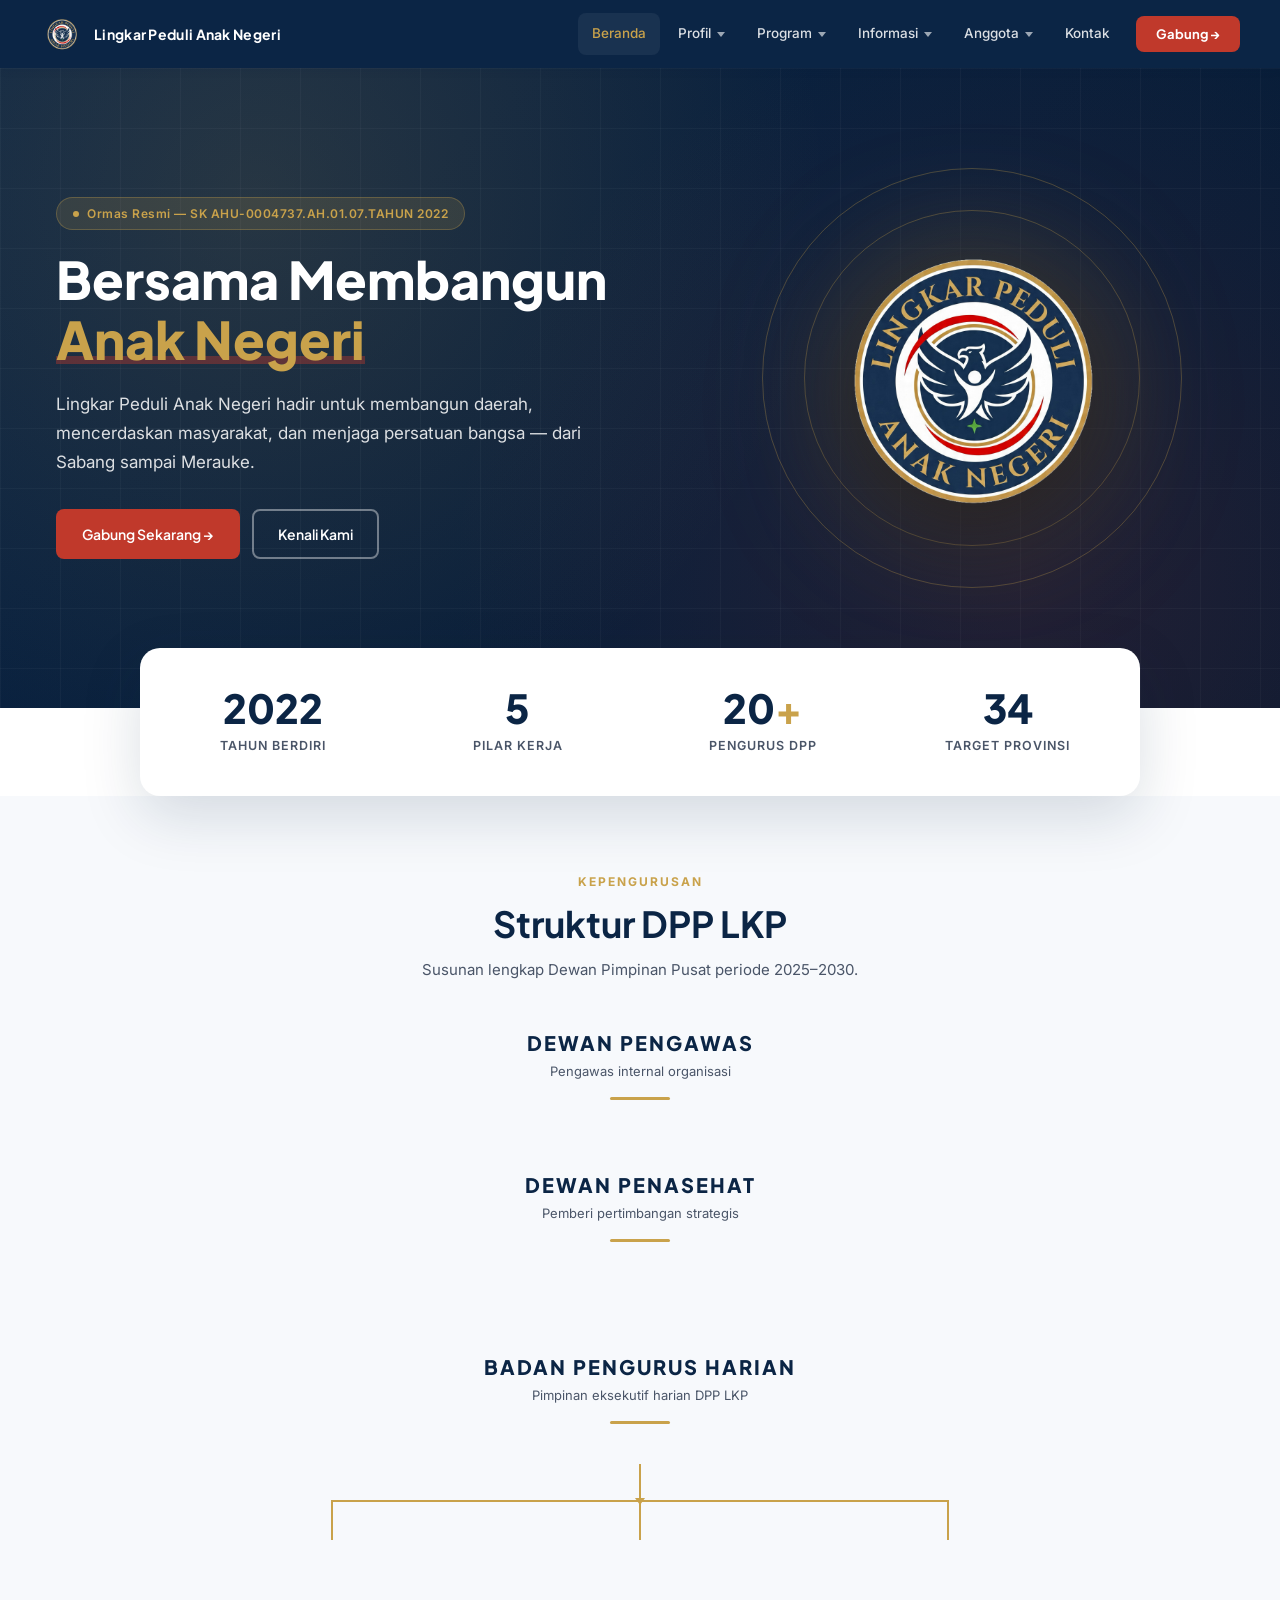
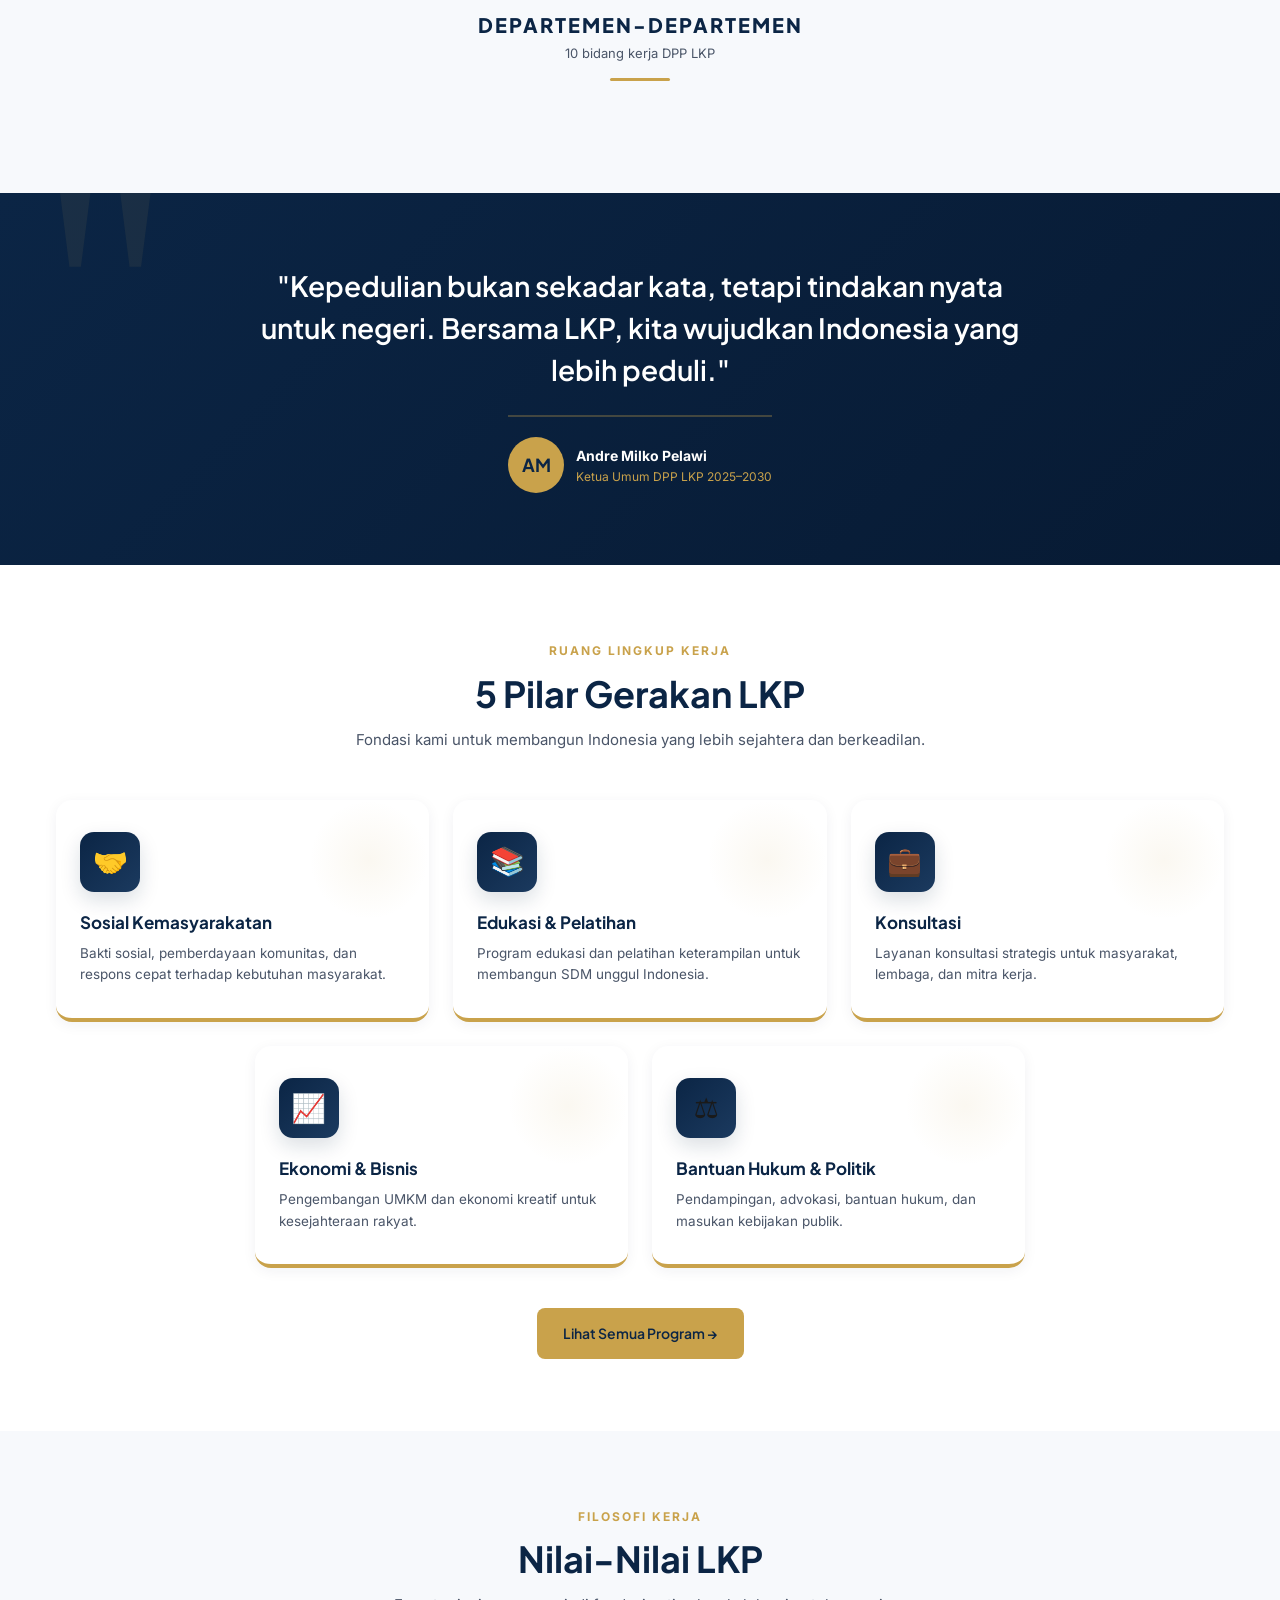
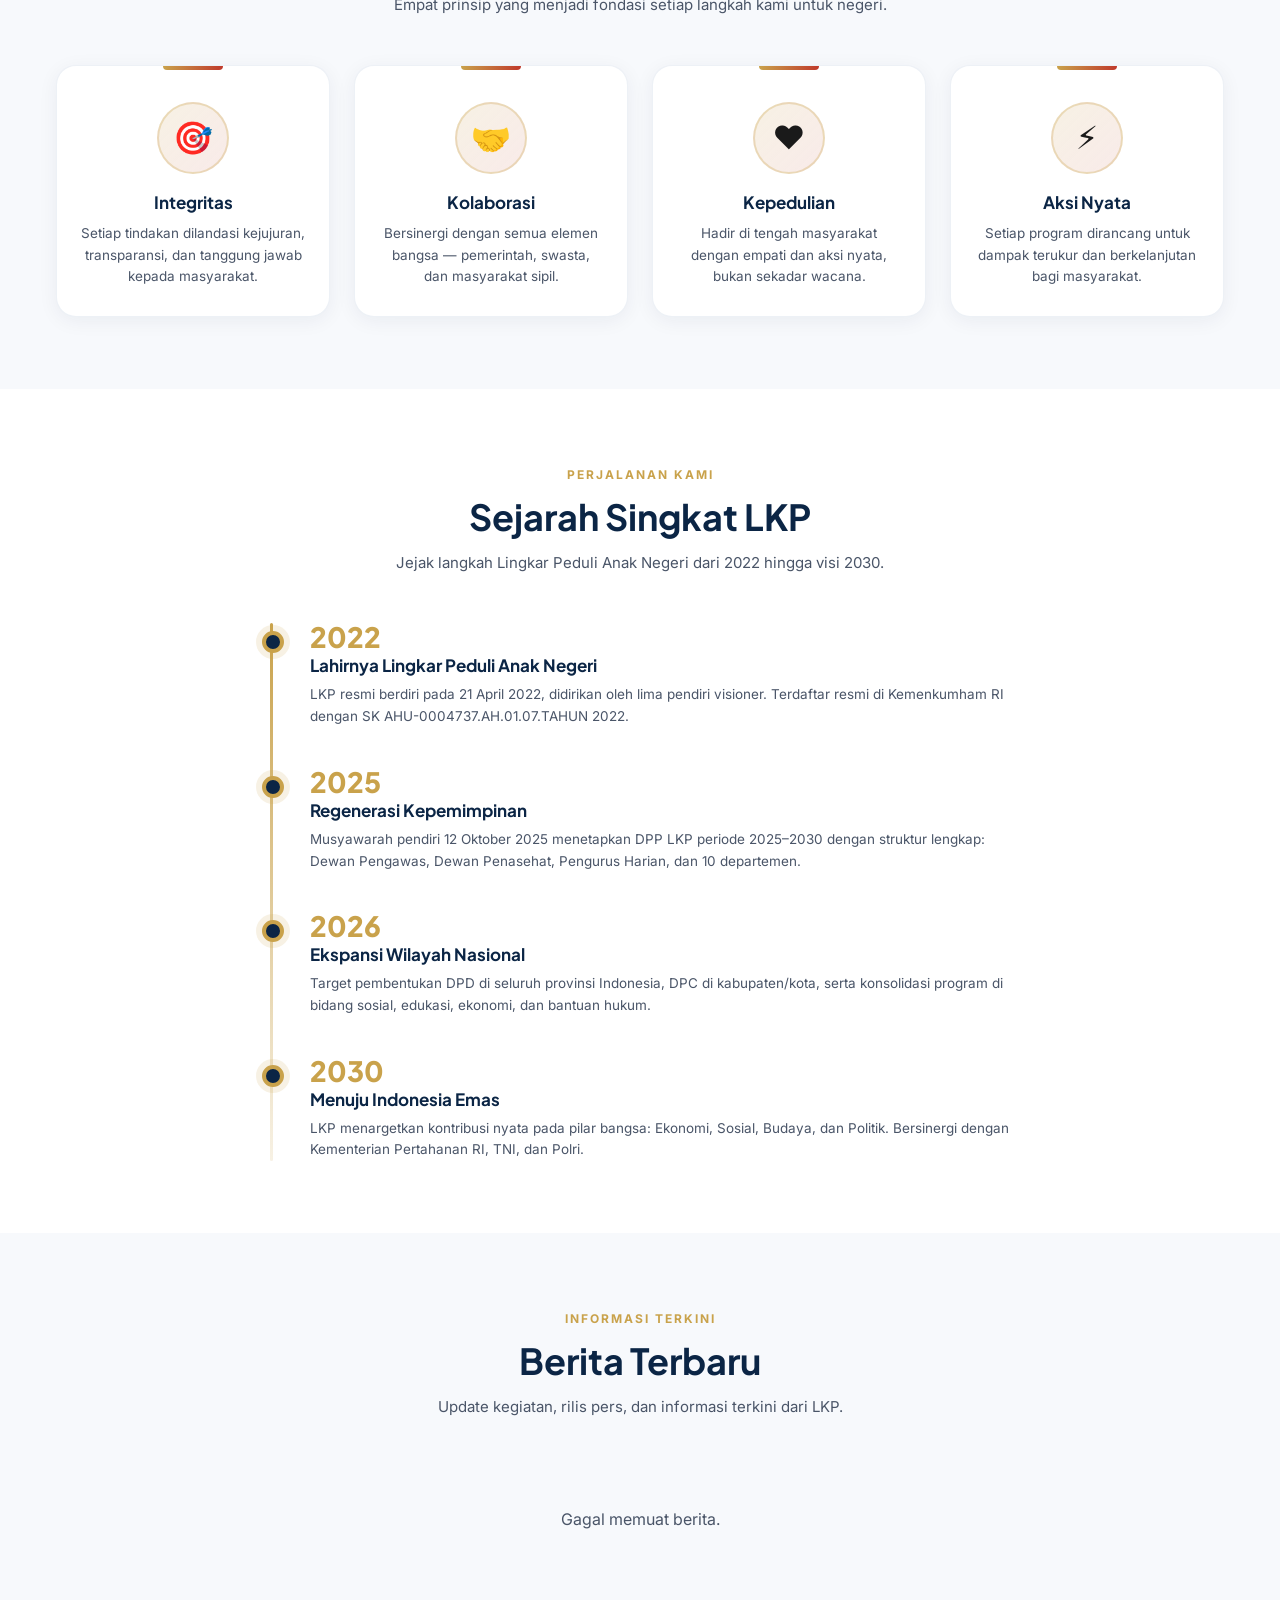
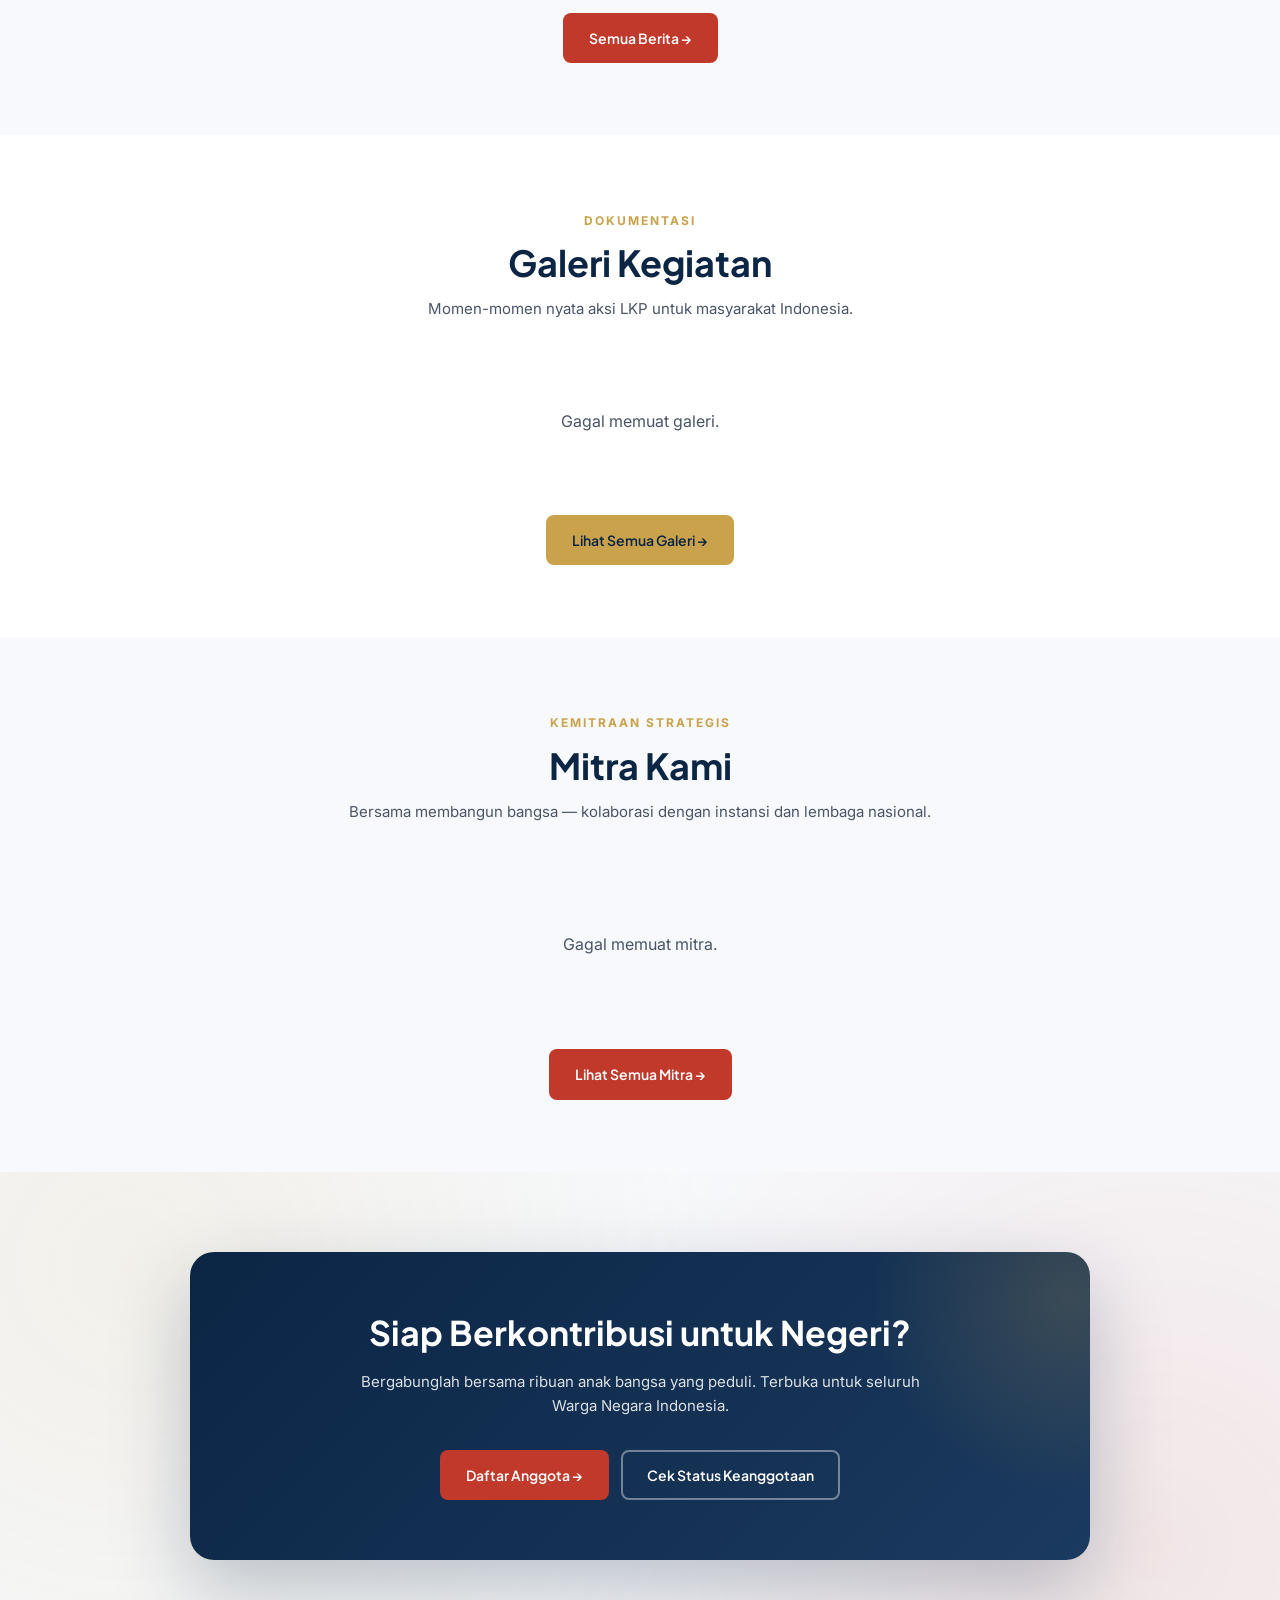
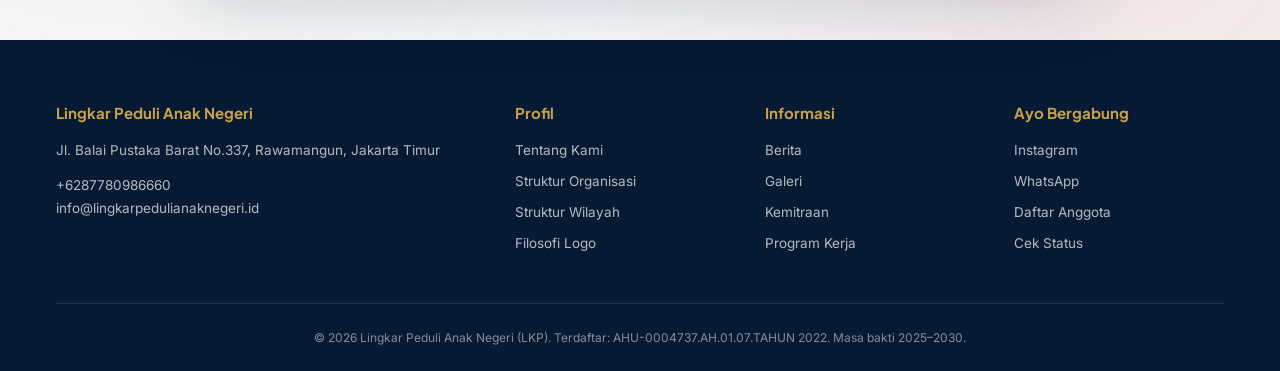
==== commit d4740f4a: "Update index.html" ====
--- a/index.html
+++ b/index.html
@@ -143,16 +143,25 @@
     .dpp-card--featured .dpp-role { color: var(--color-accent); font-size: 11px; letter-spacing: 1.2px; }
 
     /* Dewan Penasehat — 3 kolom */
-    .dpp-penasehat-grid { display: grid; grid-template-columns: repeat(3, 1fr); gap: 20px; max-width: 900px; margin: 0 auto; }
+        .dpp-penasehat-grid { display: grid; grid-template-columns: repeat(3, 1fr); gap: 16px; max-width: 760px; margin: 0 auto; }
     @media (max-width: 700px) { .dpp-penasehat-grid { grid-template-columns: 1fr; max-width: 400px; } }
     .dpp-card--penasehat {
-      border: 2px solid rgba(201,162,75,0.25);
-      padding: 24px 16px;
-      box-shadow: 0 4px 16px rgba(11,37,69,0.06);
-    }
-    .dpp-card--penasehat:hover { border-color: var(--color-accent); box-shadow: 0 14px 32px rgba(11,37,69,0.12); }
-    .dpp-card--penasehat .dpp-name { font-size: 14px; }
-    .dpp-card--penasehat .dpp-role { color: var(--color-accent); font-size: 10.5px; }
+      border: 1.5px solid rgba(201,162,75,0.2);
+      padding: 18px 14px;
+      box-shadow: 0 3px 12px rgba(11,37,69,0.05);
+      gap: 8px;
+      background: #fff;
+    }
+    .dpp-card--penasehat:hover { border-color: var(--color-accent); box-shadow: 0 10px 24px rgba(11,37,69,0.10); }
+    .dpp-card--penasehat .dpp-initial-md {
+      width: 60px;
+      height: 60px;
+      font-size: 18px;
+      box-shadow: 0 0 0 3px rgba(201,162,75,0.15);
+    }
+    .dpp-card--penasehat .dpp-name { font-size: 12.5px; }
+    .dpp-card--penasehat .dpp-role { color: var(--color-text-soft); font-size: 10px; }
+    .dpp-card--penasehat .dpp-tier { font-size: 8.5px; padding: 2px 8px; }
 
     /* ============================================================
        BPH TREE — MIND MAP CONNECTED
